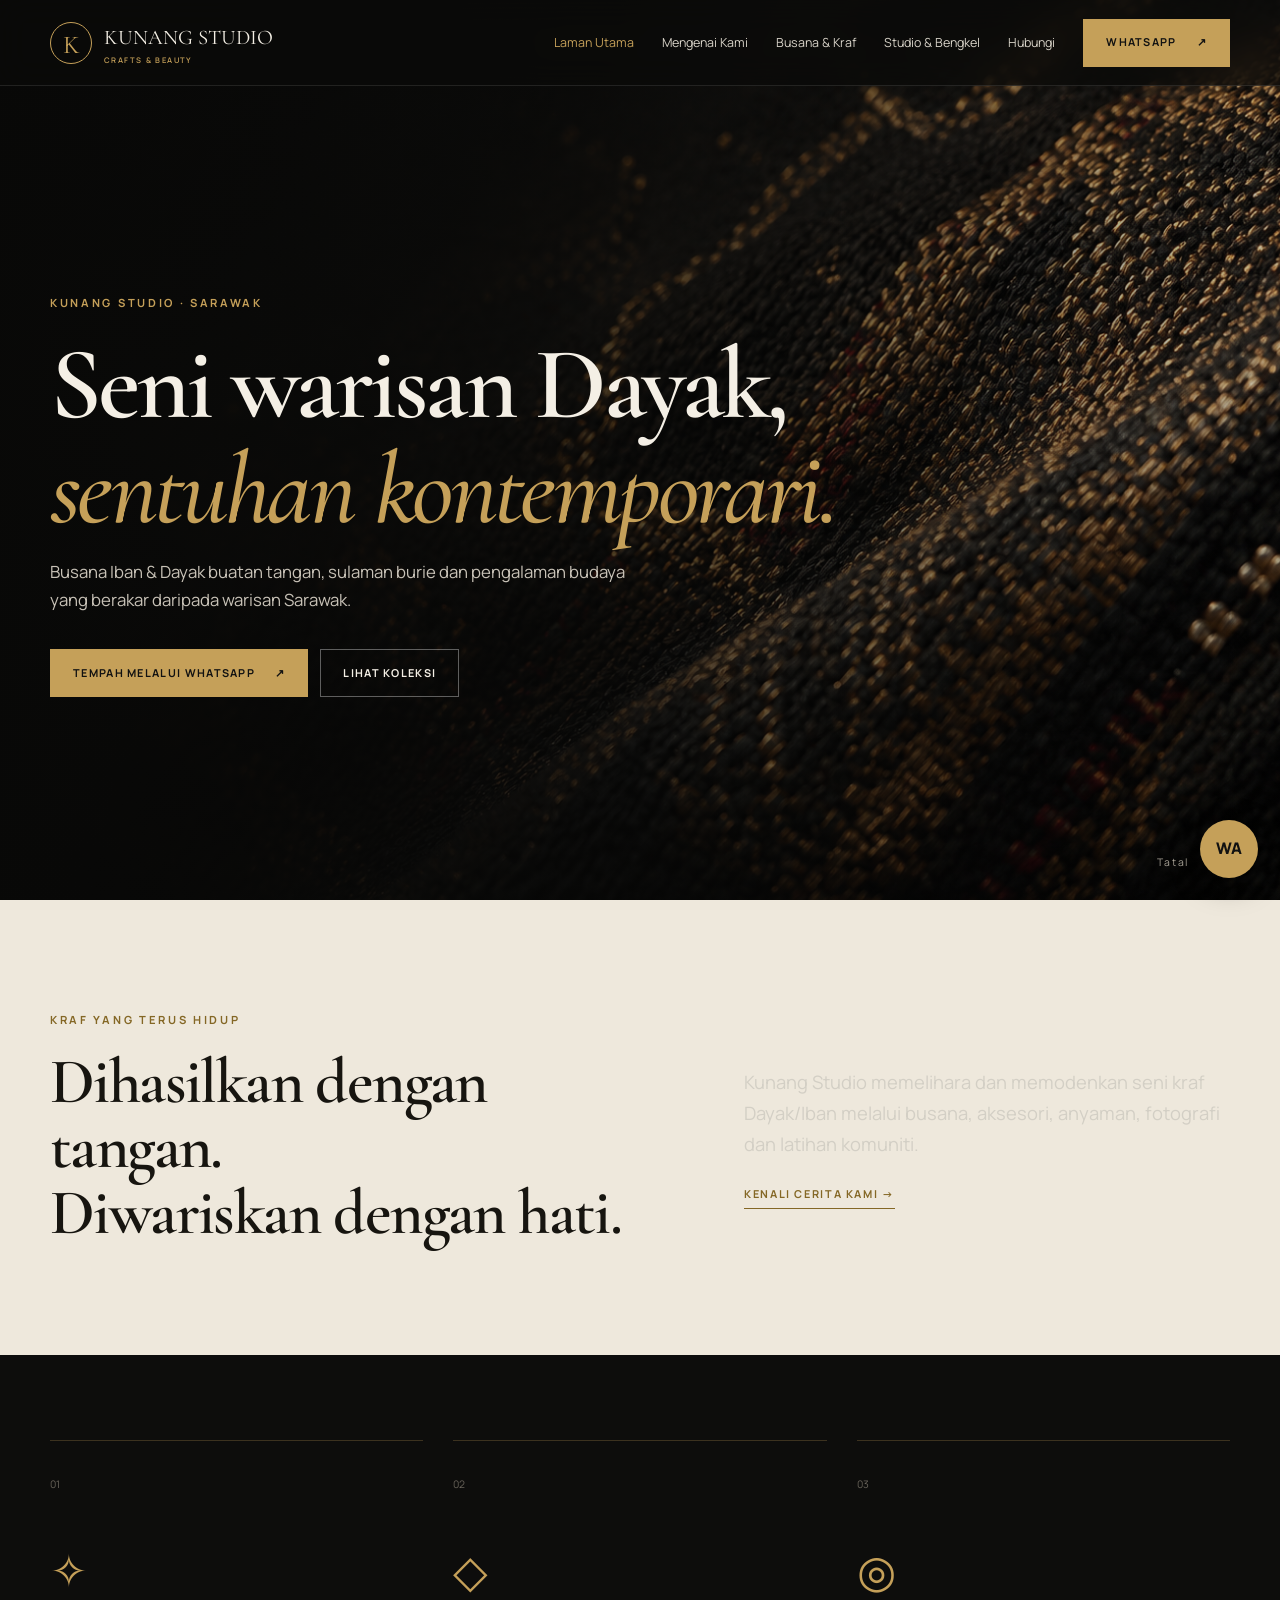
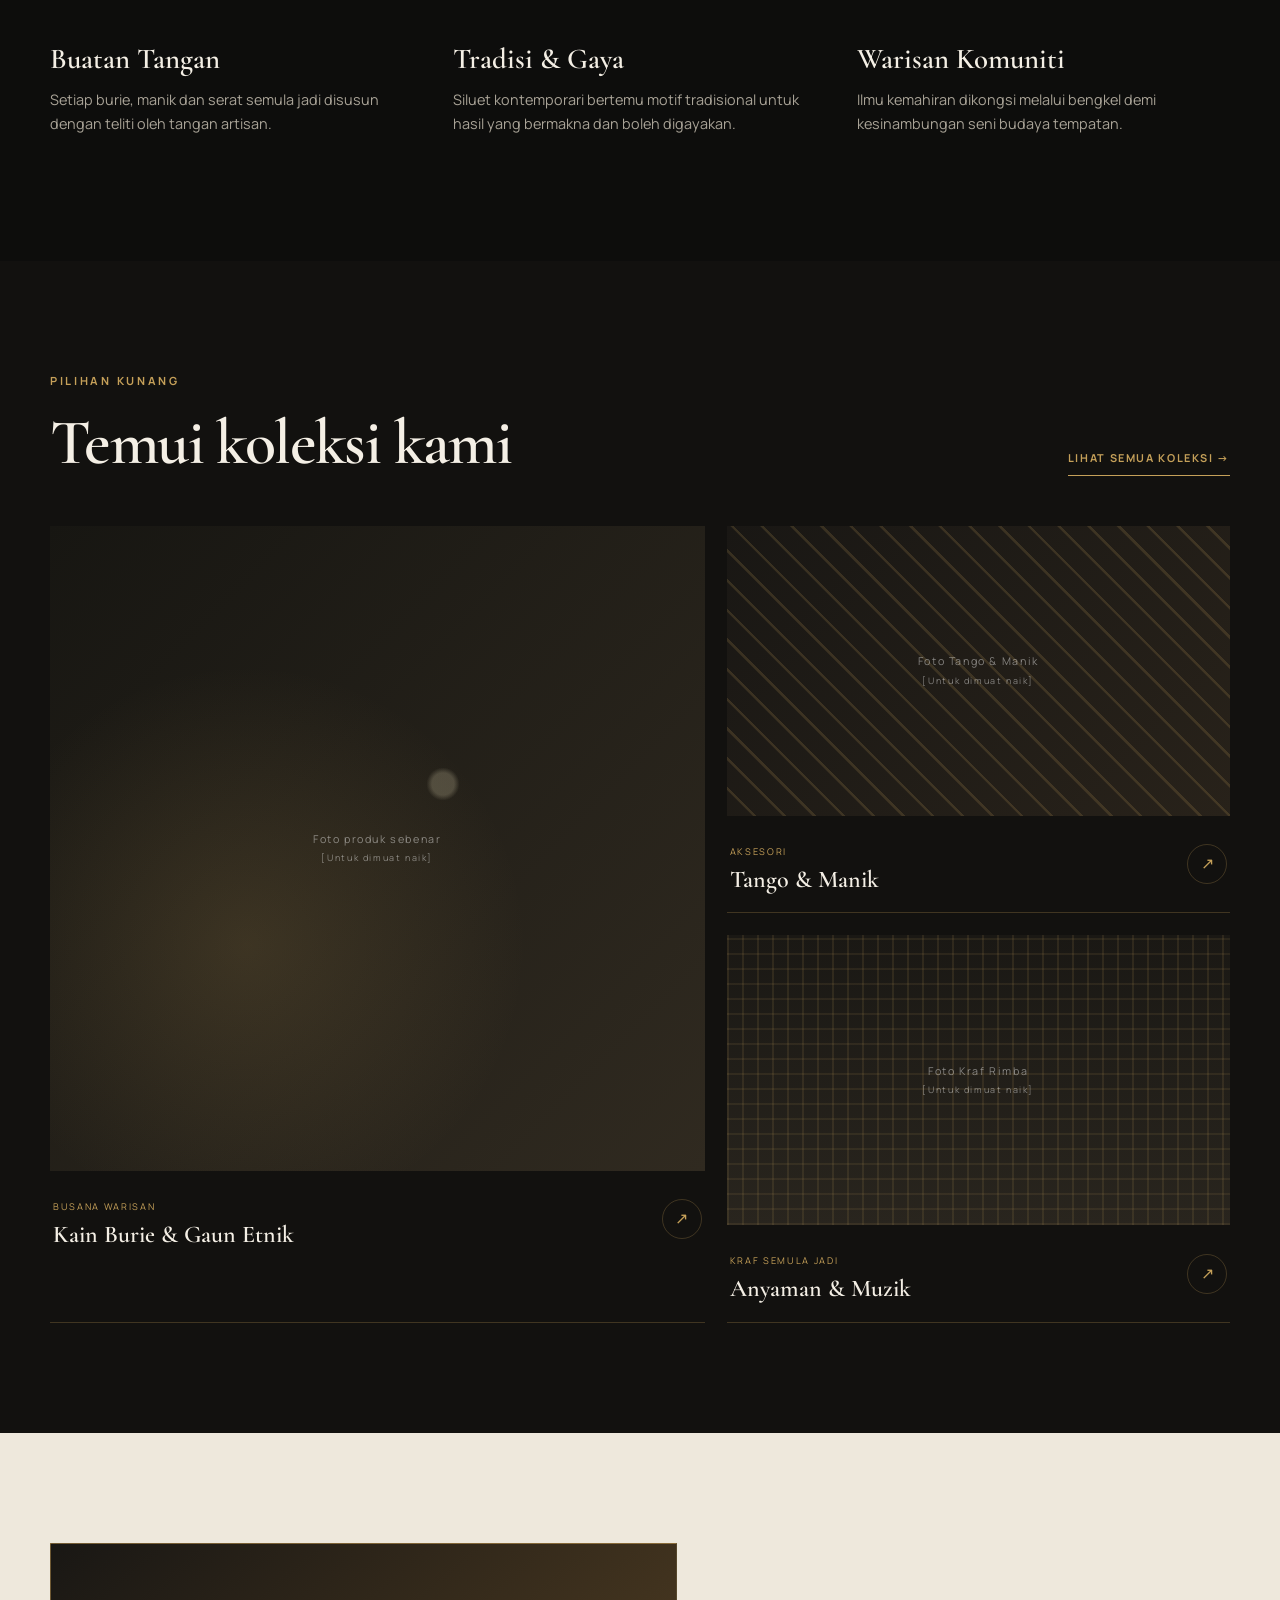
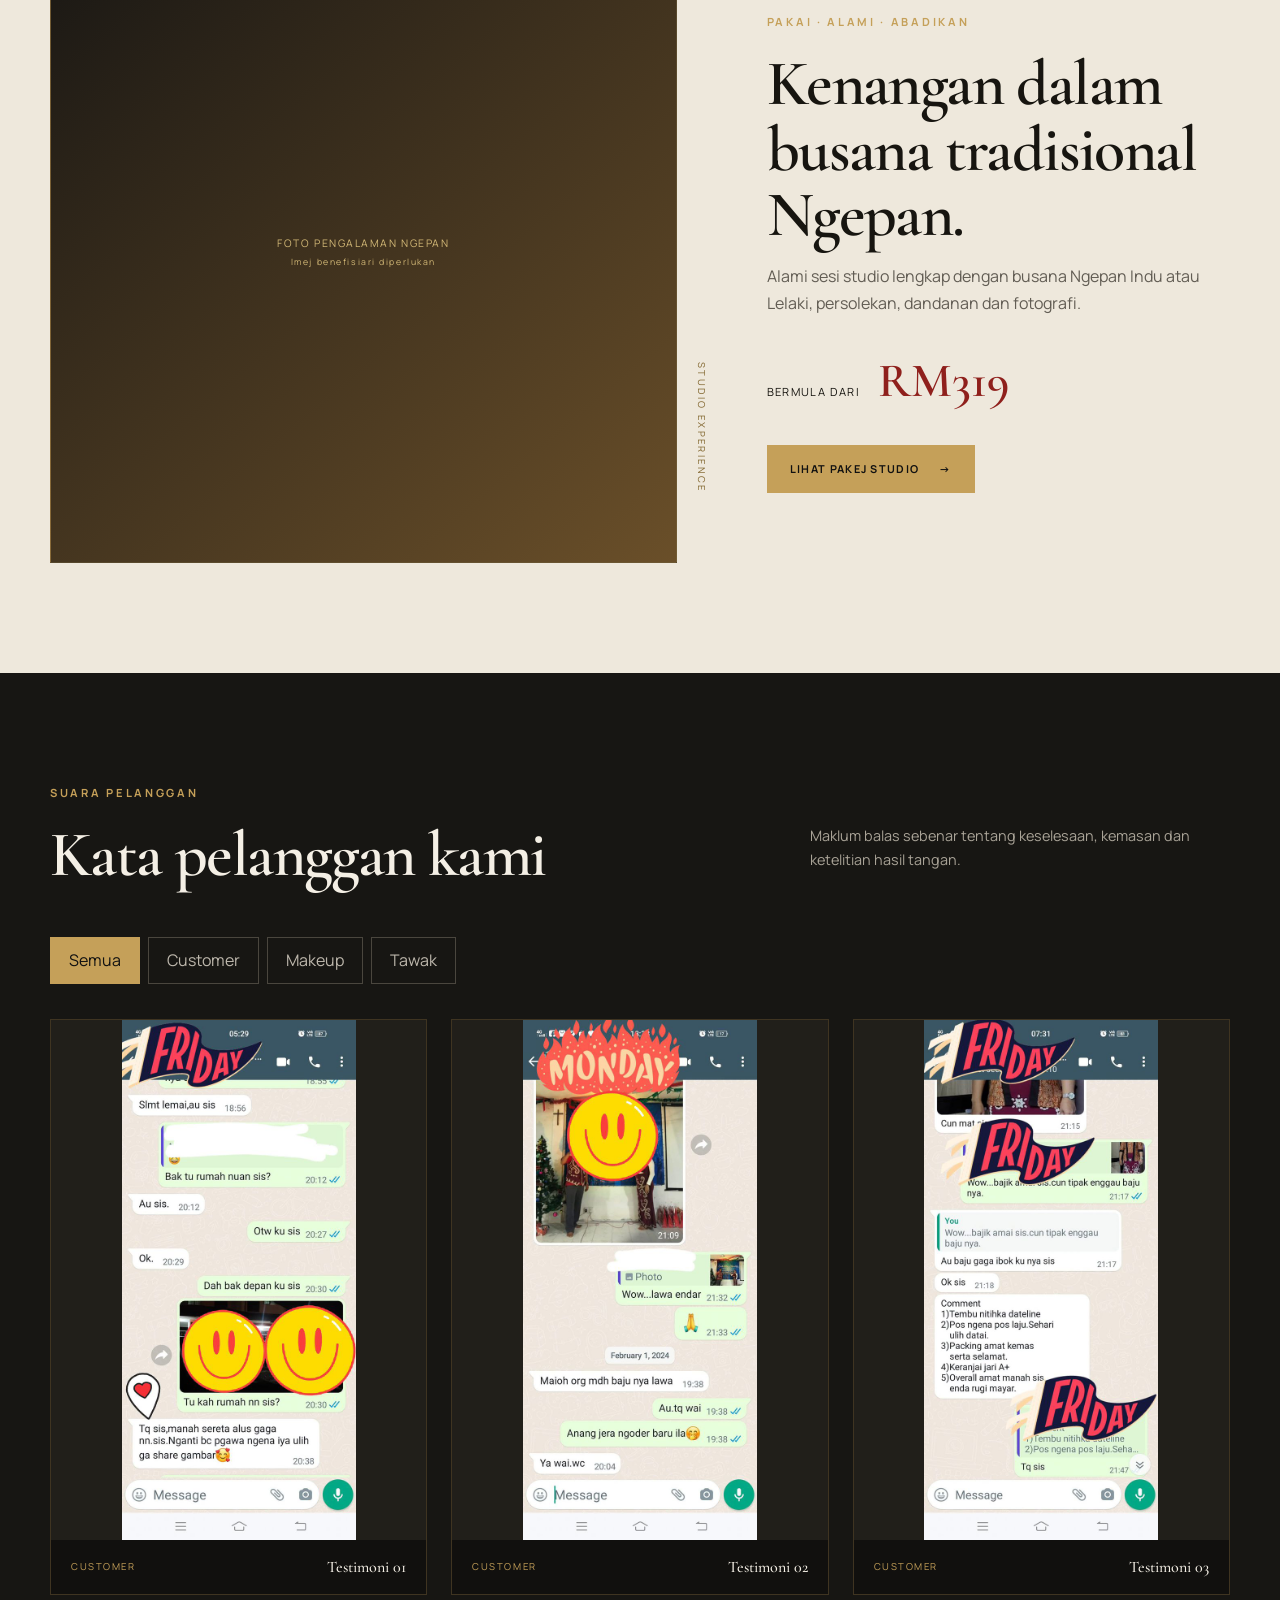
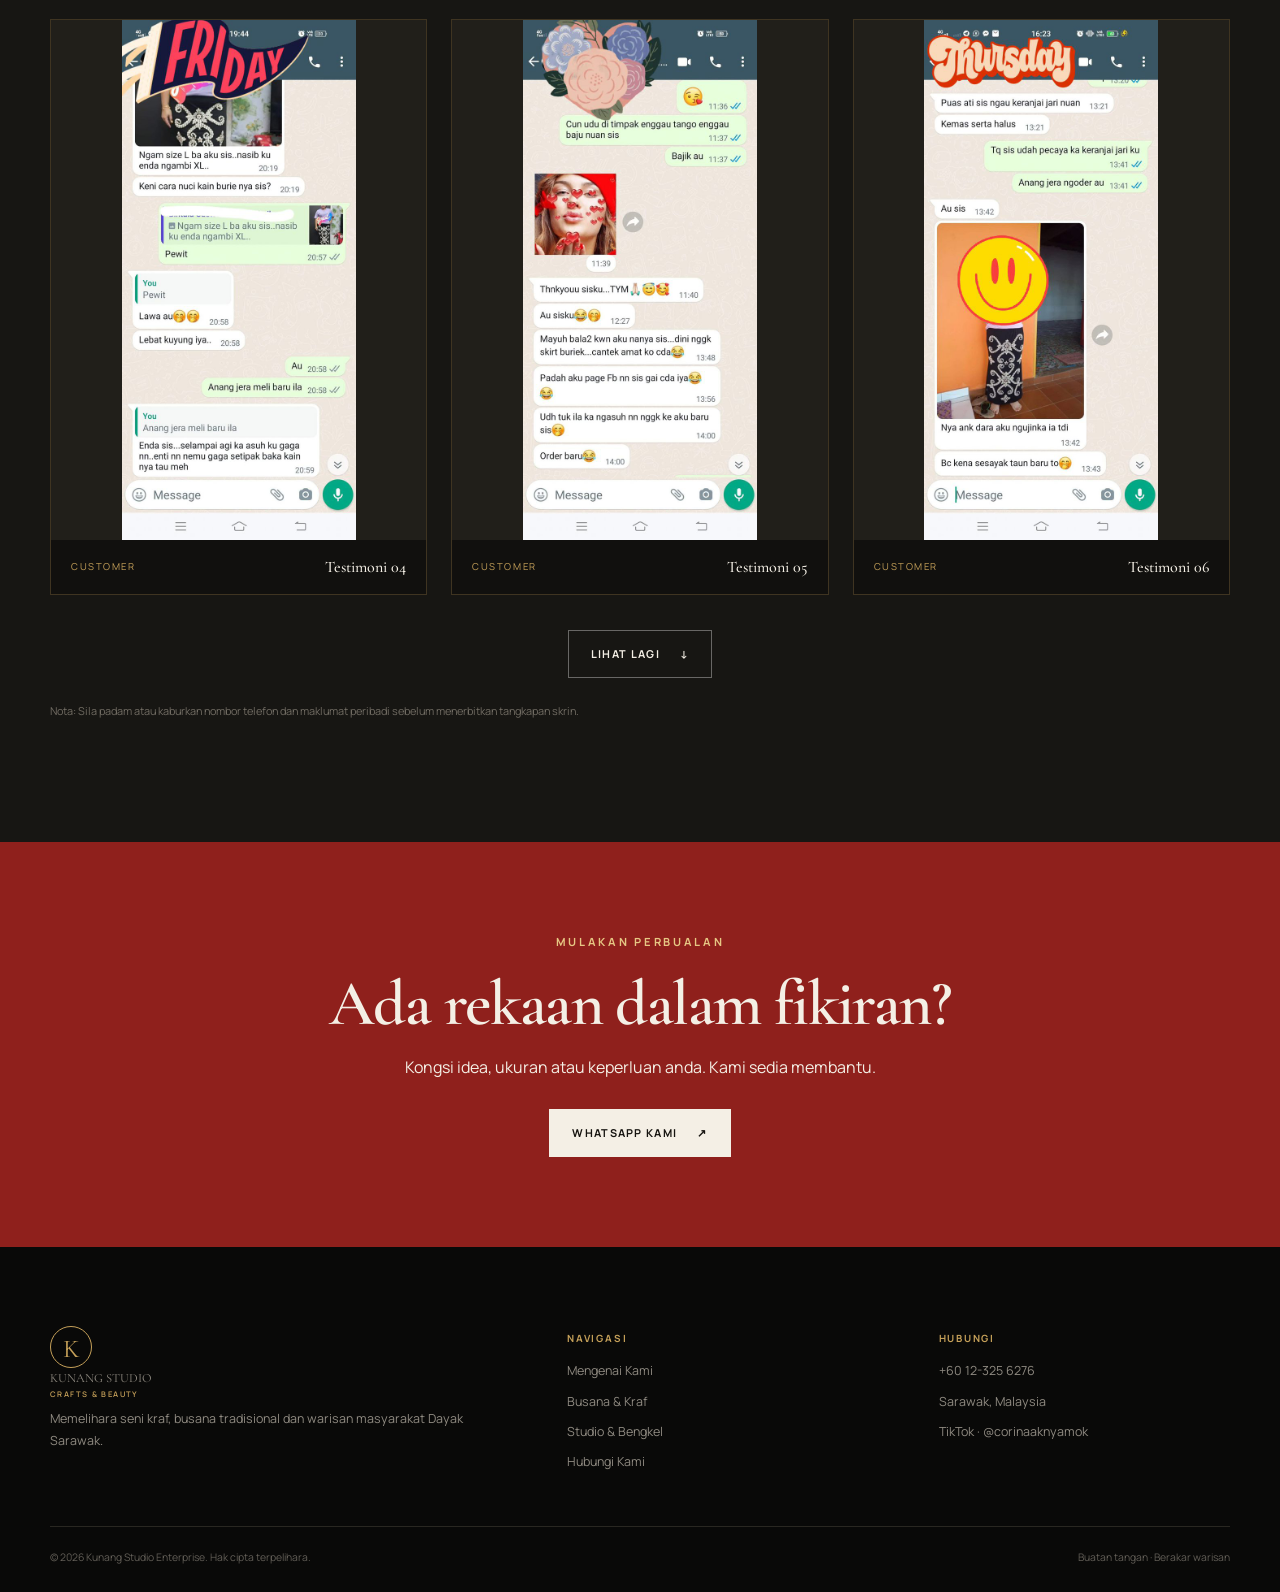
==== index.html @ dd069fad "Build Kunang Studio business website" ====
<!doctype html>
<html lang="ms">
<head>
  <meta charset="UTF-8"><meta name="viewport" content="width=device-width, initial-scale=1.0">
  <meta name="description" content="Kunang Studio Enterprise — busana, kraf dan pengalaman budaya Dayak dari Sarawak.">
  <title>Kunang Studio Enterprise | Warisan Dayak Kontemporari</title>
  <link rel="preconnect" href="https://fonts.googleapis.com"><link rel="preconnect" href="https://fonts.gstatic.com" crossorigin>
  <link href="https://fonts.googleapis.com/css2?family=Cormorant+Garamond:wght@500;600;700&family=Manrope:wght@400;500;600;700&display=swap" rel="stylesheet">
  <link rel="stylesheet" href="assets/css/styles.css"><script src="assets/js/main.js" defer></script>
</head>
<body data-page="home">
  <div id="site-header"></div>
  <main>
    <section class="hero hero-home">
      <div class="container hero-content reveal">
        <p class="eyebrow">KUNANG STUDIO · SARAWAK</p>
        <h1>Seni warisan Dayak,<br><em>sentuhan kontemporari.</em></h1>
        <p class="hero-copy">Busana Iban & Dayak buatan tangan, sulaman burie dan pengalaman budaya yang berakar daripada warisan Sarawak.</p>
        <div class="actions"><a class="btn btn-primary" data-wa="Salam Kunang Studio, saya berminat untuk membuat tempahan." href="#">Tempah melalui WhatsApp <span>↗</span></a><a class="btn btn-ghost" href="crafts.html">Lihat koleksi</a></div>
      </div>
      <a class="scroll-cue" href="#intro" aria-label="Teruskan ke kandungan">Tatal <span>↓</span></a>
    </section>

    <section class="section intro" id="intro"><div class="container split reveal">
      <div><p class="eyebrow">KRAF YANG TERUS HIDUP</p><h2>Dihasilkan dengan tangan.<br>Diwariskan dengan hati.</h2></div>
      <div><p class="lead">Kunang Studio memelihara dan memodenkan seni kraf Dayak/Iban melalui busana, aksesori, anyaman, fotografi dan latihan komuniti.</p><a class="text-link" href="about.html">Kenali cerita kami <span>→</span></a></div>
    </div></section>

    <section class="section pillars"><div class="container grid-3">
      <article class="pillar reveal"><span class="number">01</span><div class="line-icon">✧</div><h3>Buatan Tangan</h3><p>Setiap burie, manik dan serat semula jadi disusun dengan teliti oleh tangan artisan.</p></article>
      <article class="pillar reveal"><span class="number">02</span><div class="line-icon">◇</div><h3>Tradisi & Gaya</h3><p>Siluet kontemporari bertemu motif tradisional untuk hasil yang bermakna dan boleh digayakan.</p></article>
      <article class="pillar reveal"><span class="number">03</span><div class="line-icon">◎</div><h3>Warisan Komuniti</h3><p>Ilmu kemahiran dikongsi melalui bengkel demi kesinambungan seni budaya tempatan.</p></article>
    </div></section>

    <section class="section collections"><div class="container">
      <div class="section-heading reveal"><div><p class="eyebrow">PILIHAN KUNANG</p><h2>Temui koleksi kami</h2></div><a class="text-link" href="crafts.html">Lihat semua koleksi <span>→</span></a></div>
      <div class="editorial-grid">
        <a href="crafts.html" class="collection-card large reveal"><div class="art art-shell"><span>Foto produk sebenar<br><small>[Untuk dimuat naik]</small></span></div><div class="card-caption"><div><small>BUSANA WARISAN</small><h3>Kain Burie & Gaun Etnik</h3></div><span class="circle-arrow">↗</span></div></a>
        <a href="crafts.html" class="collection-card reveal"><div class="art art-bead"><span>Foto Tango & Manik<br><small>[Untuk dimuat naik]</small></span></div><div class="card-caption"><div><small>AKSESORI</small><h3>Tango & Manik</h3></div><span class="circle-arrow">↗</span></div></a>
        <a href="crafts.html" class="collection-card reveal"><div class="art art-weave"><span>Foto Kraf Rimba<br><small>[Untuk dimuat naik]</small></span></div><div class="card-caption"><div><small>KRAF SEMULA JADI</small><h3>Anyaman & Muzik</h3></div><span class="circle-arrow">↗</span></div></a>
      </div>
    </div></section>

    <section class="section experience"><div class="container experience-grid">
      <div class="experience-image reveal"><div class="photo-placeholder"><span>FOTO PENGALAMAN NGEPAN<br><small>Imej benefisiari diperlukan</small></span></div><span class="vertical-label">STUDIO EXPERIENCE</span></div>
      <div class="experience-copy reveal"><p class="eyebrow">PAKAI · ALAMI · ABADIKAN</p><h2>Kenangan dalam busana tradisional Ngepan.</h2><p>Alami sesi studio lengkap dengan busana Ngepan Indu atau Lelaki, persolekan, dandanan dan fotografi.</p><div class="price-note"><span>Bermula dari</span><strong>RM319</strong></div><a class="btn btn-primary" href="services.html">Lihat pakej studio <span>→</span></a></div>
    </div></section>

    <!-- CUSTOMER REVIEWS: Gallery content is configured in assets/js/main.js. -->
    <section class="section reviews"><div class="container">
      <div class="section-heading reveal"><div><p class="eyebrow">SUARA PELANGGAN</p><h2>Kata pelanggan kami</h2></div><p class="review-intro">Maklum balas sebenar tentang keselesaan, kemasan dan ketelitian hasil tangan.</p></div>
      <div class="review-filters reveal" role="group" aria-label="Tapis kategori testimoni"><button class="review-filter active" data-review-filter="all">Semua</button><button class="review-filter" data-review-filter="customer">Customer</button><button class="review-filter" data-review-filter="makeup">Makeup</button><button class="review-filter" data-review-filter="tawak">Tawak</button></div>
      <div class="review-grid" id="review-grid" aria-live="polite"></div>
      <div class="review-more-wrap"><button class="btn btn-ghost" id="review-more" type="button">Lihat lagi <span>↓</span></button></div>
      <noscript><p class="review-privacy">Aktifkan JavaScript untuk melihat galeri testimoni.</p></noscript>
      <p class="review-privacy reveal">Nota: Sila padam atau kaburkan nombor telefon dan maklumat peribadi sebelum menerbitkan tangkapan skrin.</p>
    </div></section>
    <section class="cta-band"><div class="container reveal"><p class="eyebrow">MULAKAN PERBUALAN</p><h2>Ada rekaan dalam fikiran?</h2><p>Kongsi idea, ukuran atau keperluan anda. Kami sedia membantu.</p><a class="btn btn-light" data-wa="Salam Kunang Studio, saya ingin berbincang tentang tempahan khas." href="#">WhatsApp kami <span>↗</span></a></div></section>
  </main>
  <div id="site-footer"></div>
</body></html>
---- assets/css/styles.css ----
:root{--ink:#0d0d0c;--ink-2:#171613;--ivory:#f4efe5;--paper:#eee8dc;--gold:#c5a059;--red:#8f201c;--muted:#a9a397;--line:rgba(197,160,89,.25);--serif:"Cormorant Garamond",Georgia,serif;--sans:"Manrope",Arial,sans-serif}
*{box-sizing:border-box}html{scroll-behavior:smooth}body{margin:0;background:var(--ink);color:var(--ivory);font:400 16px/1.7 var(--sans);overflow-x:hidden}body.menu-open{overflow:hidden}a{color:inherit;text-decoration:none}button,input,select,textarea{font:inherit}.container{width:min(1180px,calc(100% - 48px));margin:auto}.narrow{width:min(850px,100%);margin:auto}.section{padding:110px 0}.eyebrow{color:var(--gold);font-size:.7rem;font-weight:700;letter-spacing:.24em;margin:0 0 20px}.lead{font-size:1.15rem;color:#d3cfc5}h1,h2,h3{font-family:var(--serif);line-height:1.02;margin:0;font-weight:600}h1{font-size:clamp(3.5rem,8vw,7.8rem);letter-spacing:-.035em}h2{font-size:clamp(2.5rem,5vw,4.6rem);letter-spacing:-.025em}h3{font-size:1.8rem}em{color:var(--gold);font-weight:500}.site-header{position:fixed;z-index:50;top:0;width:100%;height:86px;border-bottom:1px solid rgba(255,255,255,.1);background:rgba(10,10,9,.7);backdrop-filter:blur(16px)}.nav{height:100%;display:flex;align-items:center;justify-content:space-between}.brand{display:flex;align-items:center;gap:12px;font-family:var(--serif);font-size:1.3rem}.brand-mark{width:42px;height:42px;border:1px solid var(--gold);border-radius:50%;display:grid;place-items:center;color:var(--gold);font-size:1.6rem}.brand small{display:block;font:600 .48rem var(--sans);letter-spacing:.18em;color:var(--gold)}.nav-links{display:flex;gap:28px;align-items:center}.nav-links>a:not(.btn){font-size:.78rem;color:#d8d3c8}.nav-links>a.active{color:var(--gold)}.btn{border:1px solid var(--gold);min-height:48px;padding:13px 22px;display:inline-flex;align-items:center;justify-content:center;gap:20px;text-transform:uppercase;letter-spacing:.12em;font-size:.68rem;font-weight:700;cursor:pointer;transition:.25s}.btn-primary{background:var(--gold);color:#111;border-color:var(--gold)}.btn-primary:hover{background:#dfc17e}.btn-ghost{background:transparent;color:var(--ivory);border-color:rgba(255,255,255,.35)}.btn-ghost:hover{border-color:var(--gold);color:var(--gold)}.btn-light{background:var(--ivory);color:#15130f;border-color:var(--ivory)}.menu-toggle{display:none;background:transparent;border:0;color:white;font-size:1.6rem}.hero{min-height:100svh;display:flex;align-items:center;position:relative;background:linear-gradient(90deg,rgba(8,8,7,.94) 0%,rgba(8,8,7,.75) 45%,rgba(8,8,7,.2)),url('../images/hero-texture.png') center/cover}.hero-content{padding-top:90px}.hero-copy{max-width:600px;color:#c8c2b7;font-size:1.05rem}.actions{display:flex;gap:12px;margin-top:34px}.scroll-cue{position:absolute;bottom:28px;right:5vw;font-size:.65rem;letter-spacing:.18em;color:var(--muted)}.scroll-cue span{color:var(--gold);margin-left:14px}.split{display:grid;grid-template-columns:1.1fr .9fr;gap:100px;align-items:center}.intro{background:var(--paper);color:#171510}.intro .eyebrow,.intro .text-link{color:#846725}.text-link{color:var(--gold);text-transform:uppercase;font-size:.68rem;letter-spacing:.15em;font-weight:700;border-bottom:1px solid currentColor;padding-bottom:7px}.pillars{padding-top:85px}.grid-3{display:grid;grid-template-columns:repeat(3,1fr);gap:30px}.pillar{border-top:1px solid var(--line);padding-top:28px;position:relative}.pillar .number{color:#69645b;font-size:.65rem}.line-icon{font-size:2.8rem;color:var(--gold);margin:36px 0}.pillar p{color:var(--muted);font-size:.9rem}.section-heading{display:flex;align-items:end;justify-content:space-between;margin-bottom:50px}.collections{background:#12110f}.editorial-grid{display:grid;grid-template-columns:1.3fr 1fr;grid-template-rows:repeat(2,1fr);gap:22px}.collection-card{border-bottom:1px solid var(--line)}.collection-card.large{grid-row:1/3}.art{min-height:290px;background-color:#211e18;display:grid;place-items:center;text-align:center;color:rgba(255,255,255,.45);font-size:.67rem;letter-spacing:.15em;background-size:cover}.large .art{min-height:645px}.art-shell{background-image:radial-gradient(circle at 60% 40%,rgba(224,214,177,.24) 0 2%,transparent 3%),radial-gradient(circle at 30% 65%,rgba(197,160,89,.16),transparent 45%),linear-gradient(135deg,#171612,#302a20)}.art-bead{background-image:repeating-linear-gradient(45deg,transparent 0 18px,rgba(197,160,89,.18) 19px 21px),linear-gradient(135deg,#191714,#28221a)}.art-weave{background-image:repeating-linear-gradient(90deg,rgba(197,160,89,.12) 0 2px,transparent 2px 15px),repeating-linear-gradient(0deg,rgba(197,160,89,.1) 0 2px,transparent 2px 15px),linear-gradient(#1a1814,#29251e)}.art-red{background-image:radial-gradient(circle at center,rgba(143,32,28,.7),transparent 55%),linear-gradient(135deg,#171311,#291815)}.art-dress{background-image:linear-gradient(115deg,transparent 30%,rgba(197,160,89,.28) 31%,transparent 32%),linear-gradient(135deg,#171612,#29251e)}.card-caption{padding:20px 3px;display:flex;justify-content:space-between;align-items:center}.card-caption small,.product-card>small{color:var(--gold);font-size:.58rem;letter-spacing:.18em}.card-caption h3{font-size:1.5rem;margin-top:5px}.circle-arrow{border:1px solid var(--line);border-radius:50%;width:40px;height:40px;display:grid;place-items:center;color:var(--gold)}.experience{background:var(--paper);color:#171510}.experience-grid{display:grid;grid-template-columns:1.15fr .85fr;gap:90px;align-items:center}.experience-image{position:relative}.photo-placeholder,.workshop-art{min-height:620px;background:linear-gradient(140deg,#191714,#6a4f29);display:grid;place-items:center;text-align:center;color:#d3b977;font-size:.65rem;letter-spacing:.15em;border:1px solid rgba(197,160,89,.35)}.portrait{min-height:680px}.vertical-label{position:absolute;right:-32px;bottom:70px;writing-mode:vertical-rl;color:#80652d;font-size:.6rem;letter-spacing:.25em}.experience-copy p:not(.eyebrow){color:#625d54}.price-note{margin:35px 0;display:flex;align-items:baseline;gap:18px}.price-note span{font-size:.7rem;text-transform:uppercase;letter-spacing:.12em}.price-note strong{font:600 3rem var(--serif);color:var(--red)}.quote{text-align:center;background:#171613}.quote blockquote{font:500 clamp(2rem,4vw,3.8rem)/1.25 var(--serif);margin:15px 0 25px}.quote-by{color:var(--muted);font-size:.75rem}.cta-band{padding:90px 0;text-align:center;background:var(--red)}.cta-band .eyebrow{color:#e6c784}.cta-band p:not(.eyebrow){margin:18px auto 28px}.page-hero{padding:210px 0 110px;min-height:72vh;display:flex;align-items:end;background:linear-gradient(90deg,rgba(8,8,7,.96),rgba(8,8,7,.5)),url('../images/hero-texture.png') center/cover}.page-hero h1{font-size:clamp(3.5rem,7vw,7rem)}.page-hero>div>p:last-child{color:#c7c1b6;max-width:600px}.story-grid{display:grid;grid-template-columns:1fr 1fr;gap:90px;align-items:center}.story-copy p:not(.eyebrow){color:#aaa49a}.dark-section{background:#131210}.grid-2{display:grid;grid-template-columns:1fr 1fr;gap:25px}.outline-card{border:1px solid var(--line);padding:45px}.outline-card>span,.steps span{color:var(--gold);font-size:.65rem;letter-spacing:.2em}.outline-card h3{margin:55px 0 15px;font-size:2.2rem}.outline-card p,.steps p{color:var(--muted)}.filters{display:flex;gap:8px;margin-bottom:45px;flex-wrap:wrap}.filter{color:#bdb7ac;border:1px solid #4a463e;background:transparent;padding:10px 18px;cursor:pointer}.filter.active,.filter:hover{background:var(--gold);border-color:var(--gold);color:#111}.product-grid{display:grid;grid-template-columns:repeat(3,1fr);gap:45px 22px}.product-card{transition:.25s}.product-card.hidden{display:none}.product-card .art{margin-bottom:20px;height:360px}.product-card h3{margin:8px 0 12px}.product-card p{color:var(--muted);font-size:.88rem;min-height:72px}.product-card>a{color:var(--gold);font-size:.7rem;text-transform:uppercase;letter-spacing:.1em}.steps article{border-left:1px solid var(--line);padding:15px 30px}.steps h3{margin:35px 0 10px}.pricing-grid{display:grid;grid-template-columns:repeat(3,1fr);gap:20px}.price-card{border:1px solid var(--line);padding:38px;display:flex;flex-direction:column}.price-card.featured{background:#1a1814;border-color:var(--gold)}.price-card .label{color:var(--gold);font-size:.62rem;letter-spacing:.17em}.price{font:600 3.5rem var(--serif);color:var(--gold);margin:20px 0}.price.small{font-size:2.2rem}.price-card ul{padding-left:18px;color:#b9b3a8;font-size:.86rem;flex:1}.price-card li{margin:10px 0}.workshop{background:var(--paper);color:#171510}.workshop-art{min-height:580px;background:linear-gradient(135deg,#342d20,#8b7444)}.plain-list{padding-left:20px;color:#625d54;margin:25px 0}.contact-section{background:var(--paper);color:#171510}.contact-grid{display:grid;grid-template-columns:.8fr 1.2fr;gap:100px}.contact-list{margin-top:45px}.contact-list>a,.contact-list>div{display:flex;flex-direction:column;border-top:1px solid #cfc5b1;padding:22px 0}.contact-list small{color:#856824;letter-spacing:.15em;font-size:.6rem}.contact-list strong{font-family:var(--serif);font-size:1.25rem}.contact-list span{font-size:.75rem;color:#766f64}.contact-form{background:#171613;color:var(--ivory);padding:45px}.contact-form h3{font-size:2.4rem;margin-bottom:30px}.contact-form label{display:block;font-size:.68rem;letter-spacing:.08em;margin-bottom:18px}.contact-form input,.contact-form select,.contact-form textarea{display:block;width:100%;background:transparent;color:var(--ivory);border:0;border-bottom:1px solid #5b554b;padding:11px 0;outline:none}.contact-form select option{color:#111}.contact-form textarea{resize:vertical}.contact-form input:focus,.contact-form select:focus,.contact-form textarea:focus{border-color:var(--gold)}.error{display:block;color:#ef8a82;font-size:.65rem;letter-spacing:0;margin-top:3px}.form-note{color:#777066;font-size:.7rem}.site-footer{background:#090908;padding:70px 0 25px}.footer-grid{display:grid;grid-template-columns:1.5fr 1fr 1fr;gap:80px}.footer-grid h4{color:var(--gold);font-size:.62rem;letter-spacing:.18em}.footer-grid a,.footer-grid p{display:block;color:#8f8a81;font-size:.78rem;margin:9px 0}.footer-bottom{border-top:1px solid #292721;margin-top:45px;padding-top:22px;display:flex;justify-content:space-between;color:#625e57;font-size:.65rem}.floating-wa{position:fixed;right:22px;bottom:22px;z-index:40;width:58px;height:58px;border-radius:50%;display:grid;place-items:center;background:#c5a059;color:#111;font-weight:800;box-shadow:0 8px 30px rgba(0,0,0,.35)}.reveal{opacity:0;transform:translateY(20px);transition:opacity .7s,transform .7s}.reveal.visible{opacity:1;transform:none}
@media(max-width:900px){.nav-links{position:fixed;inset:86px 0 0;background:#0d0d0c;display:flex;flex-direction:column;align-items:stretch;padding:45px 24px;transform:translateX(100%);transition:.3s}.nav-links.open{transform:none}.nav-links>a{padding:12px;border-bottom:1px solid #292721}.menu-toggle{display:block}.split,.experience-grid,.story-grid,.contact-grid{grid-template-columns:1fr;gap:55px}.grid-3,.product-grid,.pricing-grid{grid-template-columns:1fr 1fr}.editorial-grid{display:grid;grid-template-columns:1fr 1fr}.collection-card.large{grid-column:1/3;grid-row:auto}.large .art{min-height:500px}.section{padding:80px 0}.footer-grid{grid-template-columns:1fr 1fr}.contact-grid{gap:45px}}
@media(max-width:620px){.container{width:min(100% - 30px,1180px)}.site-header{height:74px}.nav-links{inset:74px 0 0}.brand{font-size:1.05rem}.brand-mark{width:36px;height:36px}.nav>.btn{display:none}.hero-content{padding-top:70px}.hero h1{font-size:3.6rem}.actions{flex-direction:column;align-items:stretch}.grid-3,.grid-2,.product-grid,.pricing-grid,.editorial-grid,.footer-grid{grid-template-columns:1fr}.collection-card.large{grid-column:auto}.large .art,.art{min-height:350px}.section-heading{align-items:start;flex-direction:column;gap:25px}.experience-image{margin-right:20px}.section{padding:68px 0}.page-hero{padding:155px 0 80px;min-height:62vh}.page-hero h1{font-size:3.5rem}.outline-card,.contact-form{padding:28px}.footer-bottom{flex-direction:column;gap:8px}.floating-wa{bottom:15px;right:15px}.scroll-cue{display:none}}
@media(prefers-reduced-motion:reduce){*{scroll-behavior:auto!important}.reveal{opacity:1;transform:none;transition:none}}

/* Customer review screenshot gallery */
.reviews{background:#171613}.review-intro{max-width:420px;color:var(--muted);font-size:.9rem}.review-filters{display:flex;gap:8px;flex-wrap:wrap;margin-bottom:35px}.review-filter{padding:9px 18px;border:1px solid #4a463e;background:transparent;color:#bdb7ac;cursor:pointer}.review-filter.active,.review-filter:hover{background:var(--gold);border-color:var(--gold);color:#111}.review-grid{display:grid;grid-template-columns:repeat(3,1fr);gap:24px}.review-card{margin:0;border:1px solid var(--line);background:#11100e;overflow:hidden}.review-shot{position:relative;height:520px;background:#211f1a}.review-shot img{width:100%;height:100%;object-fit:contain;background:#211f1a}.review-card figcaption{padding:17px 20px;display:flex;align-items:center;justify-content:space-between}.review-card figcaption span{color:var(--gold);font-size:.6rem;letter-spacing:.16em;text-transform:uppercase}.review-card figcaption strong{font:500 1rem var(--serif)}.review-more-wrap{text-align:center;margin-top:35px}.review-more-wrap [hidden]{display:none}.review-privacy{color:#716c63;font-size:.68rem;margin-top:24px}

/* Progressive enhancement: content stays visible if JavaScript cannot run. */
.reveal{opacity:1;transform:none}
.reveal-ready .reveal{opacity:0;transform:translateY(20px);transition:opacity .7s,transform .7s}
.reveal-ready .reveal.visible{opacity:1;transform:none}
@media(prefers-reduced-motion:reduce){.reveal-ready .reveal{opacity:1;transform:none;transition:none}}

@media(max-width:900px){.review-grid{grid-template-columns:1fr 1fr}}
@media(max-width:620px){.review-grid{grid-template-columns:1fr}.review-shot{min-height:340px}}
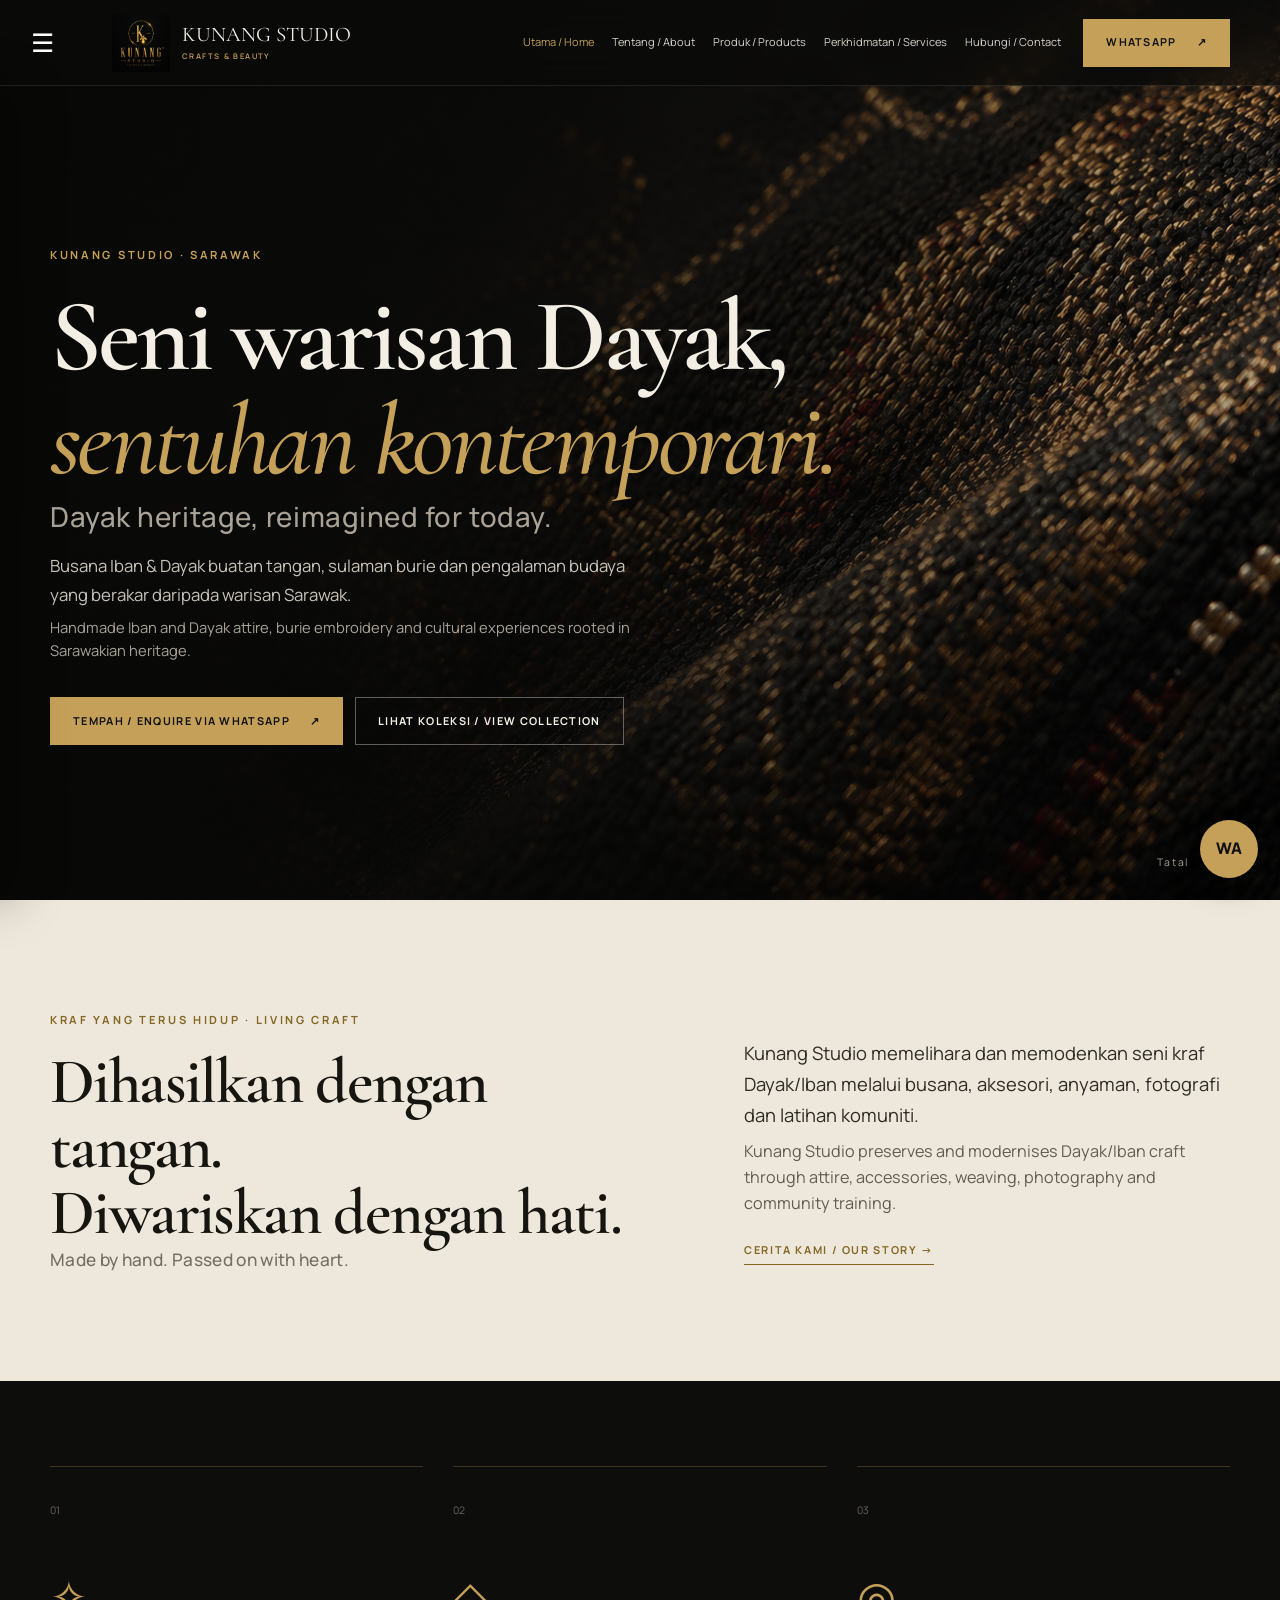
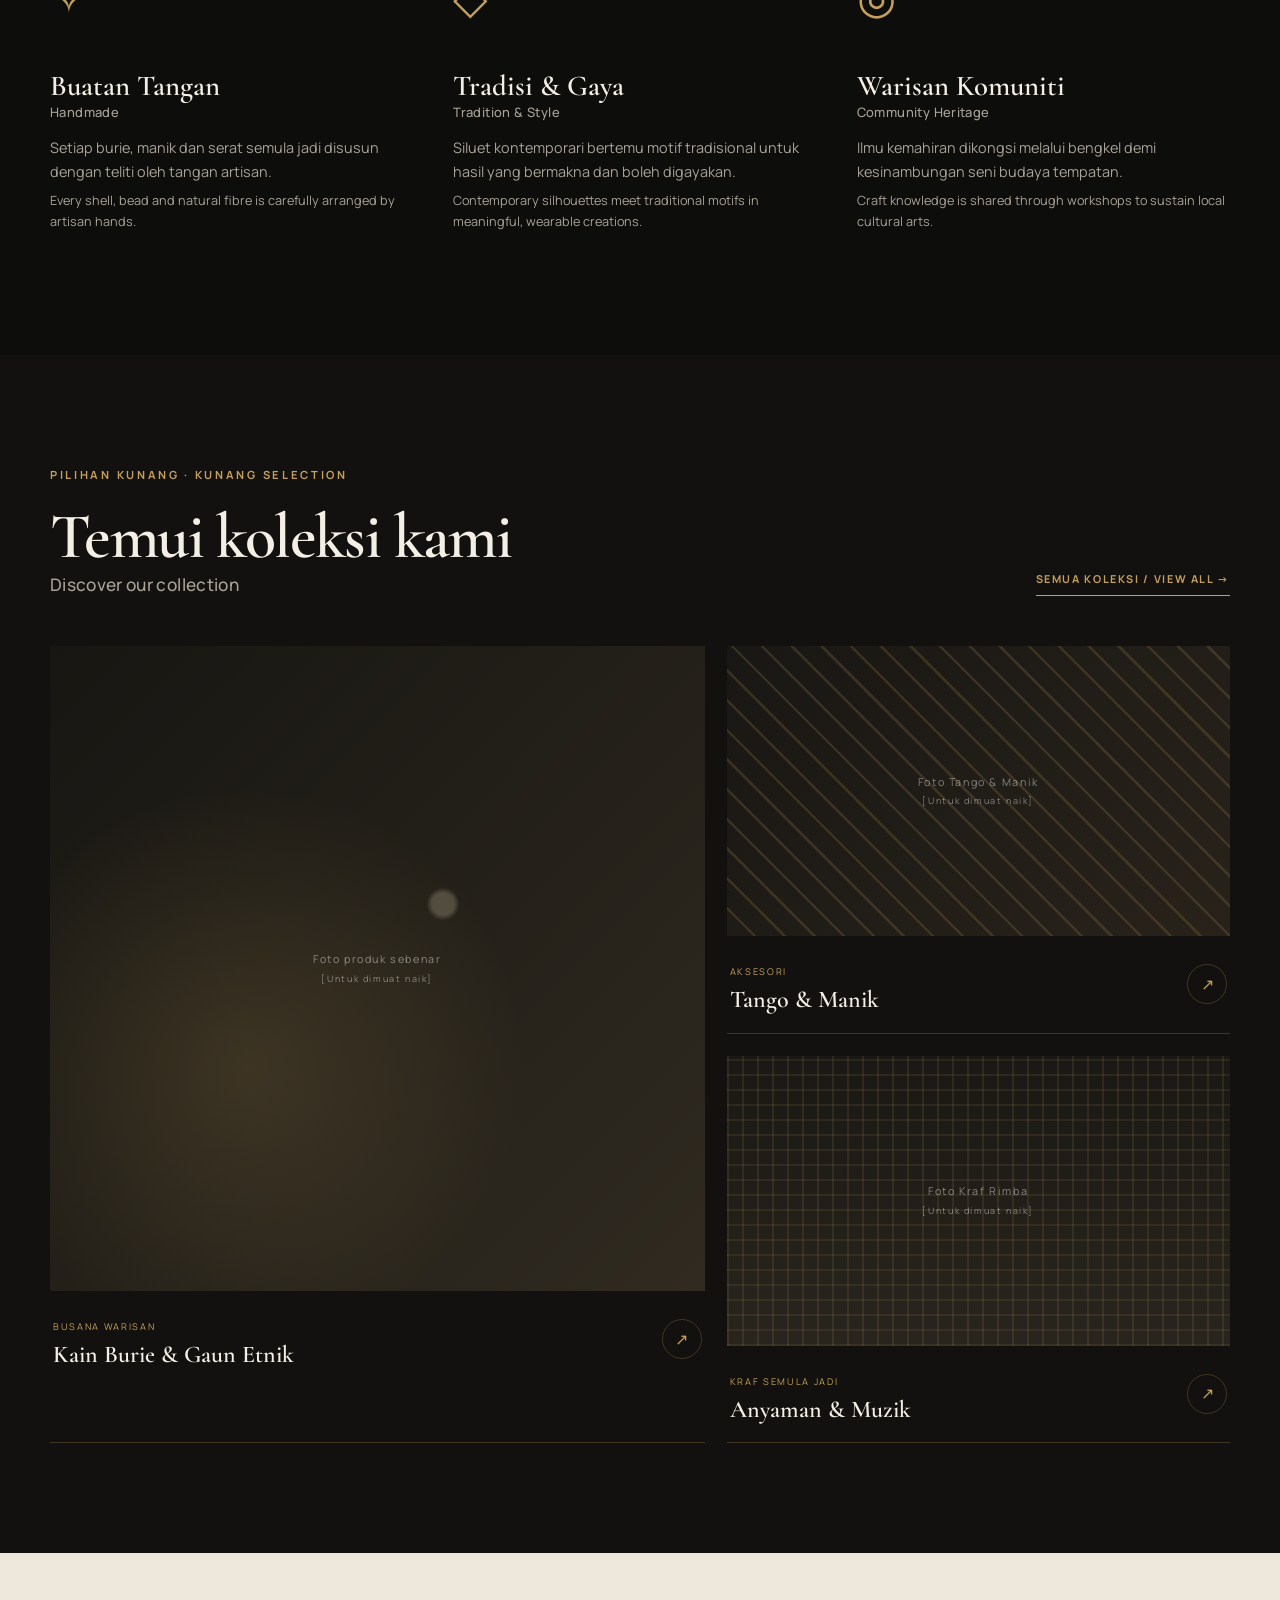
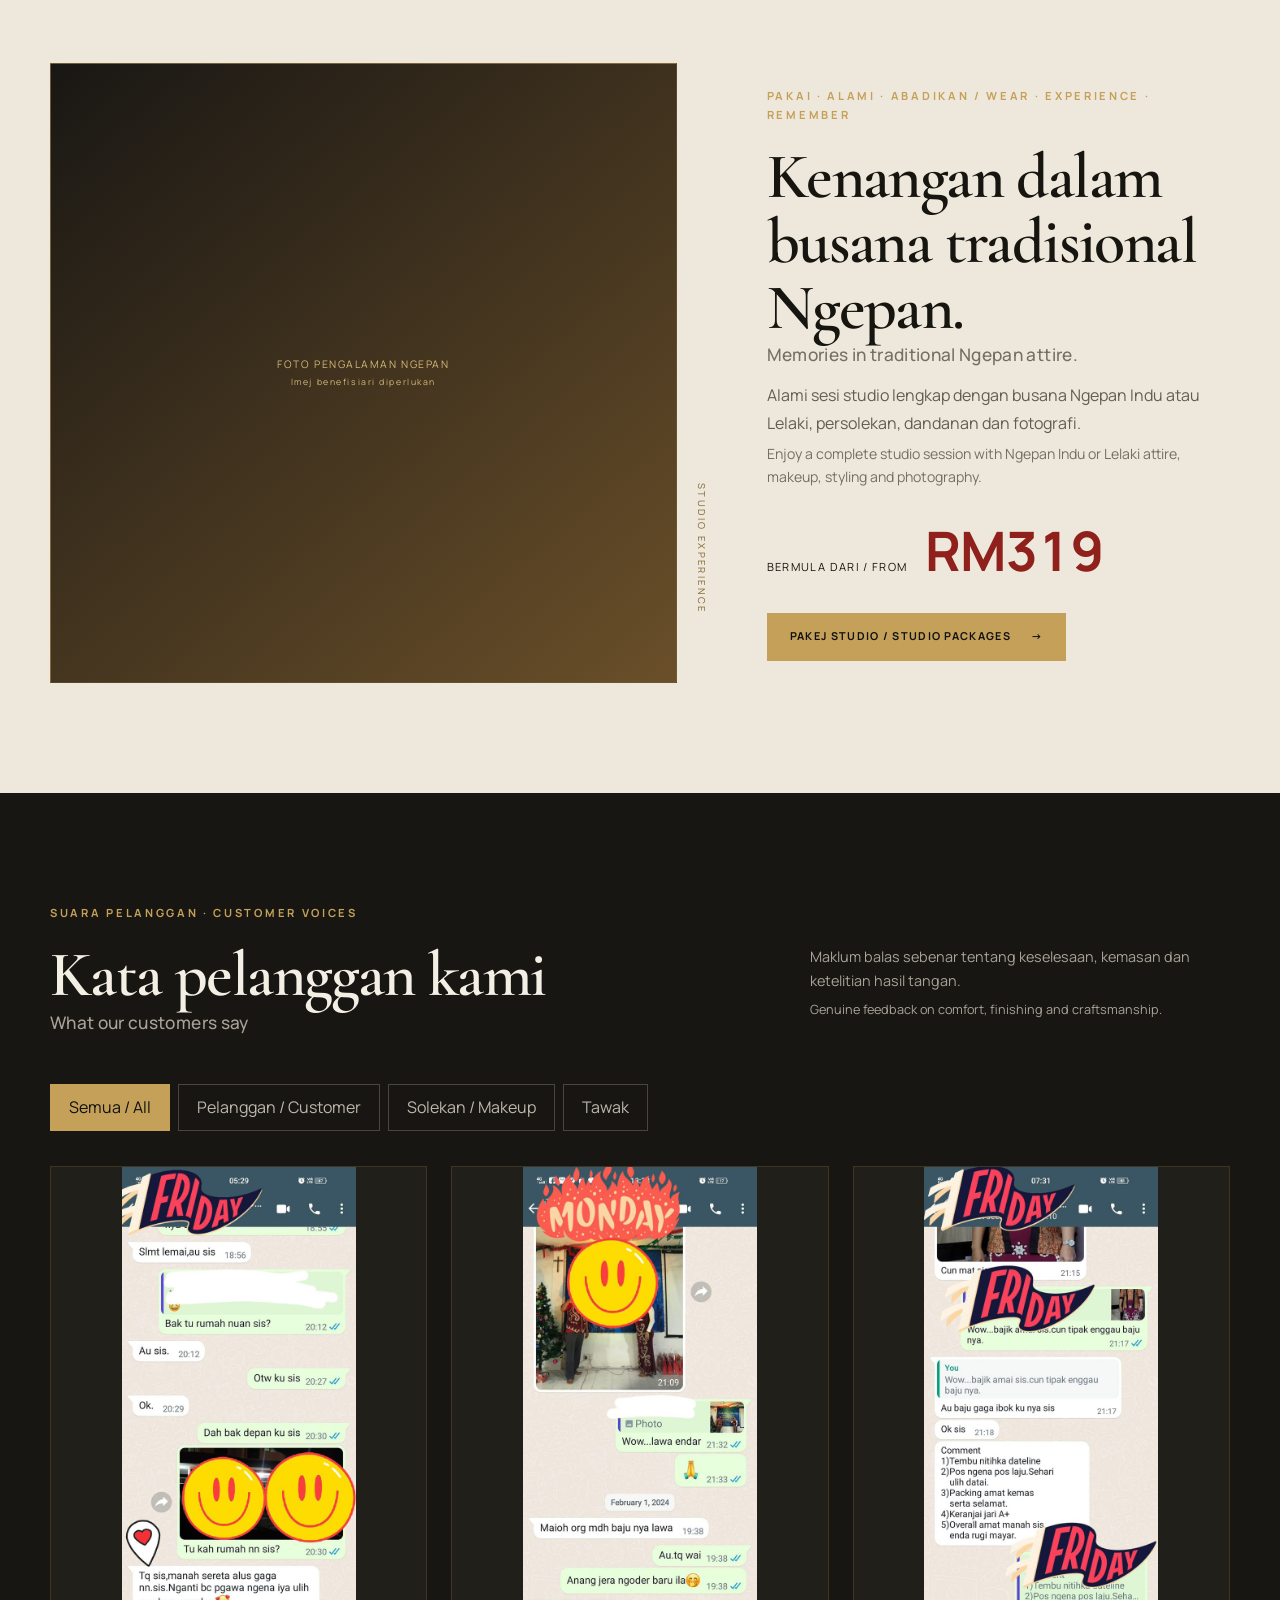
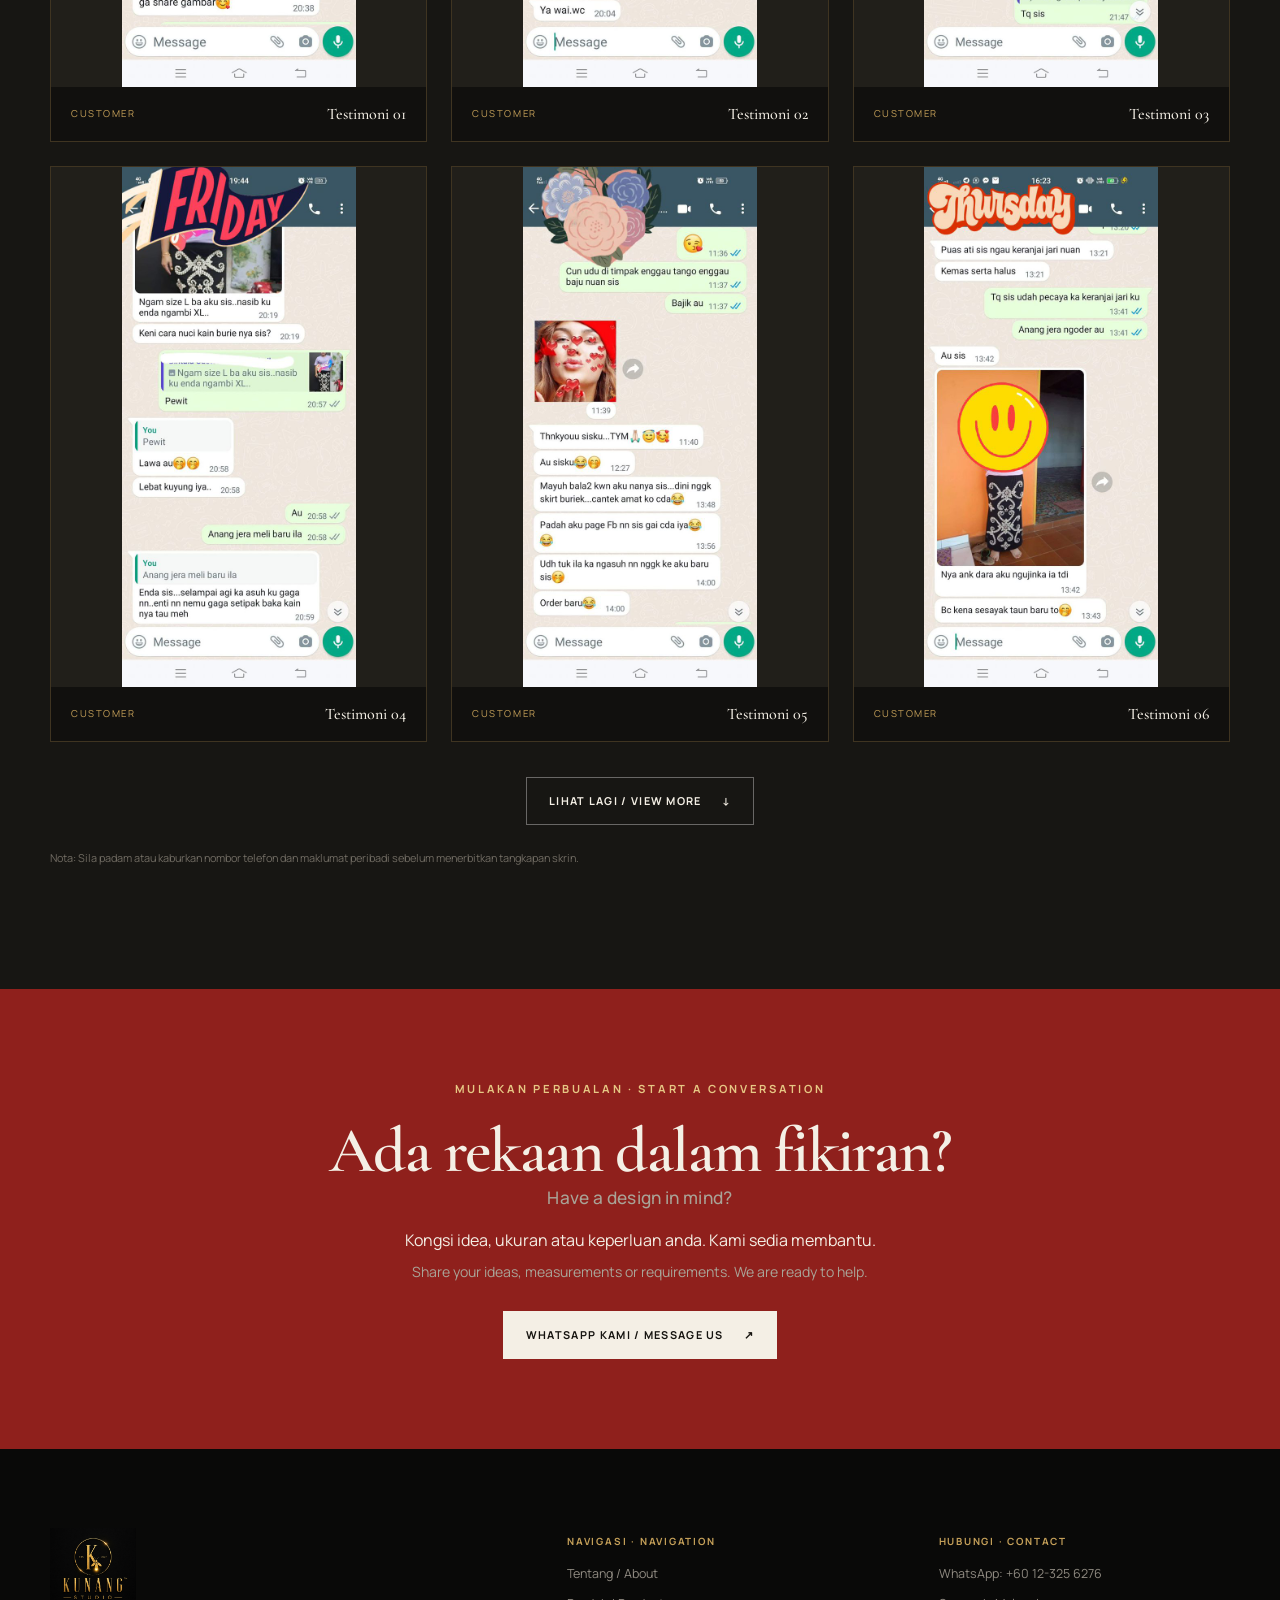
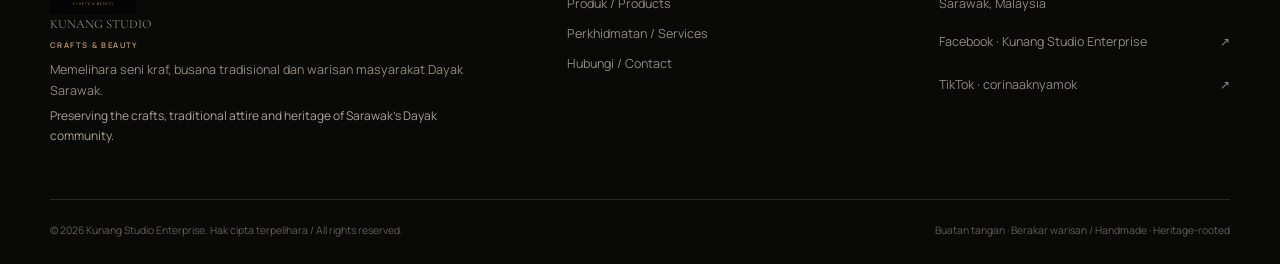
==== commit 5b0f2c4e: "Complete responsive bilingual website and product catalogue" ====
--- a/index.html
+++ b/index.html
@@ -9,53 +9,67 @@
   <link rel="stylesheet" href="assets/css/styles.css"><script src="assets/js/main.js" defer></script>
 </head>
 <body data-page="home">
+  <!-- DEBUG: SHARED HEADER — Generated by createHeader() in assets/js/main.js. -->
   <div id="site-header"></div>
   <main>
+    <!-- DEBUG: HOME HERO START — Main headline and primary actions. -->
     <section class="hero hero-home">
       <div class="container hero-content reveal">
         <p class="eyebrow">KUNANG STUDIO · SARAWAK</p>
-        <h1>Seni warisan Dayak,<br><em>sentuhan kontemporari.</em></h1>
-        <p class="hero-copy">Busana Iban & Dayak buatan tangan, sulaman burie dan pengalaman budaya yang berakar daripada warisan Sarawak.</p>
-        <div class="actions"><a class="btn btn-primary" data-wa="Salam Kunang Studio, saya berminat untuk membuat tempahan." href="#">Tempah melalui WhatsApp <span>↗</span></a><a class="btn btn-ghost" href="crafts.html">Lihat koleksi</a></div>
+        <h1>Seni warisan Dayak,<br><em>sentuhan kontemporari.</em><span class="en-title">Dayak heritage, reimagined for today.</span></h1>
+        <p class="hero-copy">Busana Iban & Dayak buatan tangan, sulaman burie dan pengalaman budaya yang berakar daripada warisan Sarawak.<span class="en">Handmade Iban and Dayak attire, burie embroidery and cultural experiences rooted in Sarawakian heritage.</span></p>
+        <div class="actions"><a class="btn btn-primary" data-wa="Salam Kunang Studio, saya berminat untuk membuat tempahan. / Hello, I would like to make an enquiry." href="#">Tempah / Enquire via WhatsApp <span>↗</span></a><a class="btn btn-ghost" href="crafts.html">Lihat Koleksi / View Collection</a></div>
       </div>
       <a class="scroll-cue" href="#intro" aria-label="Teruskan ke kandungan">Tatal <span>↓</span></a>
     </section>
+    <!-- DEBUG: HOME HERO END -->
 
+    <!-- DEBUG: BRAND INTRODUCTION START — Short business overview. -->
     <section class="section intro" id="intro"><div class="container split reveal">
-      <div><p class="eyebrow">KRAF YANG TERUS HIDUP</p><h2>Dihasilkan dengan tangan.<br>Diwariskan dengan hati.</h2></div>
-      <div><p class="lead">Kunang Studio memelihara dan memodenkan seni kraf Dayak/Iban melalui busana, aksesori, anyaman, fotografi dan latihan komuniti.</p><a class="text-link" href="about.html">Kenali cerita kami <span>→</span></a></div>
+      <div><p class="eyebrow">KRAF YANG TERUS HIDUP · LIVING CRAFT</p><h2>Dihasilkan dengan tangan.<br>Diwariskan dengan hati.<span class="en-title">Made by hand. Passed on with heart.</span></h2></div>
+      <div><p class="lead">Kunang Studio memelihara dan memodenkan seni kraf Dayak/Iban melalui busana, aksesori, anyaman, fotografi dan latihan komuniti.<span class="en">Kunang Studio preserves and modernises Dayak/Iban craft through attire, accessories, weaving, photography and community training.</span></p><a class="text-link" href="about.html">Cerita Kami / Our Story <span>→</span></a></div>
     </div></section>
+    <!-- DEBUG: BRAND INTRODUCTION END -->
 
+    <!-- DEBUG: VALUE PILLARS START — Three key benefits. -->
     <section class="section pillars"><div class="container grid-3">
-      <article class="pillar reveal"><span class="number">01</span><div class="line-icon">✧</div><h3>Buatan Tangan</h3><p>Setiap burie, manik dan serat semula jadi disusun dengan teliti oleh tangan artisan.</p></article>
-      <article class="pillar reveal"><span class="number">02</span><div class="line-icon">◇</div><h3>Tradisi & Gaya</h3><p>Siluet kontemporari bertemu motif tradisional untuk hasil yang bermakna dan boleh digayakan.</p></article>
-      <article class="pillar reveal"><span class="number">03</span><div class="line-icon">◎</div><h3>Warisan Komuniti</h3><p>Ilmu kemahiran dikongsi melalui bengkel demi kesinambungan seni budaya tempatan.</p></article>
+      <article class="pillar reveal"><span class="number">01</span><div class="line-icon">✧</div><h3>Buatan Tangan <span class="en-heading">Handmade</span></h3><p>Setiap burie, manik dan serat semula jadi disusun dengan teliti oleh tangan artisan.<span class="en">Every shell, bead and natural fibre is carefully arranged by artisan hands.</span></p></article>
+      <article class="pillar reveal"><span class="number">02</span><div class="line-icon">◇</div><h3>Tradisi & Gaya <span class="en-heading">Tradition & Style</span></h3><p>Siluet kontemporari bertemu motif tradisional untuk hasil yang bermakna dan boleh digayakan.<span class="en">Contemporary silhouettes meet traditional motifs in meaningful, wearable creations.</span></p></article>
+      <article class="pillar reveal"><span class="number">03</span><div class="line-icon">◎</div><h3>Warisan Komuniti <span class="en-heading">Community Heritage</span></h3><p>Ilmu kemahiran dikongsi melalui bengkel demi kesinambungan seni budaya tempatan.<span class="en">Craft knowledge is shared through workshops to sustain local cultural arts.</span></p></article>
     </div></section>
+    <!-- DEBUG: VALUE PILLARS END -->
 
+    <!-- DEBUG: FEATURED COLLECTIONS START — Product catalogue preview. -->
     <section class="section collections"><div class="container">
-      <div class="section-heading reveal"><div><p class="eyebrow">PILIHAN KUNANG</p><h2>Temui koleksi kami</h2></div><a class="text-link" href="crafts.html">Lihat semua koleksi <span>→</span></a></div>
+      <div class="section-heading reveal"><div><p class="eyebrow">PILIHAN KUNANG · KUNANG SELECTION</p><h2>Temui koleksi kami<span class="en-title">Discover our collection</span></h2></div><a class="text-link" href="crafts.html">Semua Koleksi / View All <span>→</span></a></div>
       <div class="editorial-grid">
         <a href="crafts.html" class="collection-card large reveal"><div class="art art-shell"><span>Foto produk sebenar<br><small>[Untuk dimuat naik]</small></span></div><div class="card-caption"><div><small>BUSANA WARISAN</small><h3>Kain Burie & Gaun Etnik</h3></div><span class="circle-arrow">↗</span></div></a>
         <a href="crafts.html" class="collection-card reveal"><div class="art art-bead"><span>Foto Tango & Manik<br><small>[Untuk dimuat naik]</small></span></div><div class="card-caption"><div><small>AKSESORI</small><h3>Tango & Manik</h3></div><span class="circle-arrow">↗</span></div></a>
         <a href="crafts.html" class="collection-card reveal"><div class="art art-weave"><span>Foto Kraf Rimba<br><small>[Untuk dimuat naik]</small></span></div><div class="card-caption"><div><small>KRAF SEMULA JADI</small><h3>Anyaman & Muzik</h3></div><span class="circle-arrow">↗</span></div></a>
       </div>
     </div></section>
+    <!-- DEBUG: FEATURED COLLECTIONS END -->
 
+    <!-- DEBUG: STUDIO EXPERIENCE START — Ngepan photography promotion. -->
     <section class="section experience"><div class="container experience-grid">
       <div class="experience-image reveal"><div class="photo-placeholder"><span>FOTO PENGALAMAN NGEPAN<br><small>Imej benefisiari diperlukan</small></span></div><span class="vertical-label">STUDIO EXPERIENCE</span></div>
-      <div class="experience-copy reveal"><p class="eyebrow">PAKAI · ALAMI · ABADIKAN</p><h2>Kenangan dalam busana tradisional Ngepan.</h2><p>Alami sesi studio lengkap dengan busana Ngepan Indu atau Lelaki, persolekan, dandanan dan fotografi.</p><div class="price-note"><span>Bermula dari</span><strong>RM319</strong></div><a class="btn btn-primary" href="services.html">Lihat pakej studio <span>→</span></a></div>
+      <div class="experience-copy reveal"><p class="eyebrow">PAKAI · ALAMI · ABADIKAN / WEAR · EXPERIENCE · REMEMBER</p><h2>Kenangan dalam busana tradisional Ngepan.<span class="en-title">Memories in traditional Ngepan attire.</span></h2><p>Alami sesi studio lengkap dengan busana Ngepan Indu atau Lelaki, persolekan, dandanan dan fotografi.<span class="en">Enjoy a complete studio session with Ngepan Indu or Lelaki attire, makeup, styling and photography.</span></p><div class="price-note"><span>Bermula dari / From</span><strong>RM319</strong></div><a class="btn btn-primary" href="services.html">Pakej Studio / Studio Packages <span>→</span></a></div>
     </div></section>
+    <!-- DEBUG: STUDIO EXPERIENCE END -->
 
-    <!-- CUSTOMER REVIEWS: Gallery content is configured in assets/js/main.js. -->
+    <!-- DEBUG: CUSTOMER REVIEWS START — Generated by setupReviewGallery(). -->
     <section class="section reviews"><div class="container">
-      <div class="section-heading reveal"><div><p class="eyebrow">SUARA PELANGGAN</p><h2>Kata pelanggan kami</h2></div><p class="review-intro">Maklum balas sebenar tentang keselesaan, kemasan dan ketelitian hasil tangan.</p></div>
-      <div class="review-filters reveal" role="group" aria-label="Tapis kategori testimoni"><button class="review-filter active" data-review-filter="all">Semua</button><button class="review-filter" data-review-filter="customer">Customer</button><button class="review-filter" data-review-filter="makeup">Makeup</button><button class="review-filter" data-review-filter="tawak">Tawak</button></div>
+      <div class="section-heading reveal"><div><p class="eyebrow">SUARA PELANGGAN · CUSTOMER VOICES</p><h2>Kata pelanggan kami<span class="en-title">What our customers say</span></h2></div><p class="review-intro">Maklum balas sebenar tentang keselesaan, kemasan dan ketelitian hasil tangan.<span class="en">Genuine feedback on comfort, finishing and craftsmanship.</span></p></div>
+      <div class="review-filters reveal" role="group" aria-label="Tapis kategori testimoni / Filter testimonials"><button class="review-filter active" data-review-filter="all">Semua / All</button><button class="review-filter" data-review-filter="customer">Pelanggan / Customer</button><button class="review-filter" data-review-filter="makeup">Solekan / Makeup</button><button class="review-filter" data-review-filter="tawak">Tawak</button></div>
       <div class="review-grid" id="review-grid" aria-live="polite"></div>
-      <div class="review-more-wrap"><button class="btn btn-ghost" id="review-more" type="button">Lihat lagi <span>↓</span></button></div>
+      <div class="review-more-wrap"><button class="btn btn-ghost" id="review-more" type="button">Lihat Lagi / View More <span>↓</span></button></div>
       <noscript><p class="review-privacy">Aktifkan JavaScript untuk melihat galeri testimoni.</p></noscript>
       <p class="review-privacy reveal">Nota: Sila padam atau kaburkan nombor telefon dan maklumat peribadi sebelum menerbitkan tangkapan skrin.</p>
     </div></section>
-    <section class="cta-band"><div class="container reveal"><p class="eyebrow">MULAKAN PERBUALAN</p><h2>Ada rekaan dalam fikiran?</h2><p>Kongsi idea, ukuran atau keperluan anda. Kami sedia membantu.</p><a class="btn btn-light" data-wa="Salam Kunang Studio, saya ingin berbincang tentang tempahan khas." href="#">WhatsApp kami <span>↗</span></a></div></section>
+    <!-- DEBUG: CUSTOMER REVIEWS END -->
+    <!-- DEBUG: FINAL WHATSAPP CTA START / END — Conversion banner. -->
+    <section class="cta-band"><div class="container reveal"><p class="eyebrow">MULAKAN PERBUALAN · START A CONVERSATION</p><h2>Ada rekaan dalam fikiran?<span class="en-title">Have a design in mind?</span></h2><p>Kongsi idea, ukuran atau keperluan anda. Kami sedia membantu.<span class="en">Share your ideas, measurements or requirements. We are ready to help.</span></p><a class="btn btn-light" data-wa="Salam Kunang Studio, saya ingin berbincang tentang tempahan khas. / Hello, I would like to discuss a custom order." href="#">WhatsApp Kami / Message Us <span>↗</span></a></div></section>
   </main>
+  <!-- DEBUG: SHARED FOOTER — Generated by createFooter() in assets/js/main.js. -->
   <div id="site-footer"></div>
 </body></html>
--- a/assets/css/styles.css
+++ b/assets/css/styles.css
@@ -15,3 +15,151 @@
 
 @media(max-width:900px){.review-grid{grid-template-columns:1fr 1fr}}
 @media(max-width:620px){.review-grid{grid-template-columns:1fr}.review-shot{min-height:340px}}
+
+/* Official Kunang Studio logo used by the shared header and footer. */
+.brand-logo{width:58px;height:58px;object-fit:contain;display:block;flex:0 0 auto}.brand-name{line-height:1.1}.brand-name small{margin-top:4px}.footer-brand .brand-logo{width:86px;height:86px}
+@media(max-width:620px){.brand-logo{width:48px;height:48px}.footer-brand .brand-logo{width:76px;height:76px}}
+
+/* Real product photography and click-to-enlarge viewer */
+.product-image-button{display:block;width:100%;height:390px;padding:0;margin:0 0 20px;border:0;background:#211f1a;overflow:hidden;cursor:zoom-in}.product-image-button img{width:100%;height:100%;display:block;object-fit:cover;transition:transform .45s ease}.product-image-button:hover img{transform:scale(1.035)}.product-lightbox{width:min(900px,calc(100% - 30px));max-height:90vh;padding:0;border:1px solid var(--line);background:#11100e;color:var(--ivory);overflow:hidden}.product-lightbox::backdrop{background:rgba(0,0,0,.88);backdrop-filter:blur(5px)}.product-lightbox img{display:block;width:100%;height:min(78vh,800px);object-fit:contain;background:#0a0a09}.product-lightbox p{margin:0;padding:14px 60px 14px 20px;color:var(--gold);font-size:.72rem;letter-spacing:.12em;text-transform:uppercase}.lightbox-close{position:absolute;z-index:2;top:12px;right:12px;width:44px;height:44px;border:1px solid rgba(255,255,255,.35);border-radius:50%;background:rgba(0,0,0,.72);color:#fff;font-size:1.7rem;cursor:pointer}.lightbox-close:hover{border-color:var(--gold);color:var(--gold)}
+@media(max-width:620px){.product-image-button{height:440px}.product-lightbox img{height:75vh}}
+
+/* English translations remain visually secondary to the primary Malay copy. */
+.en,.en-title,.en-heading{display:block;color:var(--muted)}.en{margin-top:.45em;font-size:.88em;line-height:1.6}.en-title{margin-top:.18em;font-family:var(--sans);font-size:.27em;font-weight:500;line-height:1.35;letter-spacing:.02em}.en-heading{margin-top:.3em;font-family:var(--sans);font-size:.45em;font-weight:500;line-height:1.35;letter-spacing:.03em}.en-inline{color:var(--muted);font-size:.9em}.intro .en,.intro .en-title,.experience .en,.experience .en-title,.workshop .en,.workshop .en-title,.contact-section .en,.contact-section .en-title{color:#746e63}.catalogue-note{max-width:700px;color:#d2ccc1;margin:-15px 0 42px}.nav-links{gap:18px}.nav-links>a:not(.btn){font-size:.69rem}.footer-grid .en{font-size:.75rem}
+
+/* About-page business story, mission, audiences and confirmed strengths */
+.vision-layout{display:grid;grid-template-columns:.8fr 1.2fr;gap:25px}.mission-list{list-style:none;counter-reset:mission;margin:38px 0 0;padding:0}.mission-list li{counter-increment:mission;display:grid;grid-template-columns:48px 1fr;gap:15px;padding:22px 0;border-top:1px solid var(--line);color:#d0cbc1}.mission-list li::before{content:"0" counter(mission);color:var(--gold);font-size:.65rem;letter-spacing:.14em}.mission-list .en{color:var(--muted)}.audience-section{background:var(--paper);color:#171510}.audience-grid{display:grid;grid-template-columns:repeat(3,1fr);gap:18px}.info-card{padding:32px;border:1px solid #cec3ae;background:#e8e0d2}.info-card>span{color:#856824;font-size:.65rem;letter-spacing:.17em}.info-card h3{margin:35px 0 15px}.info-card p{color:#625d54;font-size:.88rem}.info-card .en{color:#7b7468}.strengths-section{background:#11100e}.strength-list>div{display:grid;grid-template-columns:42px 1fr;gap:20px;padding:18px 0;border-top:1px solid var(--line)}.strength-list strong{color:var(--gold);font-size:.64rem}.strength-list p{margin:0;color:#d0cbc1}.strength-list .en{color:var(--muted)}
+@media(max-width:900px){.vision-layout{grid-template-columns:1fr}.audience-grid{grid-template-columns:1fr 1fr}}
+@media(max-width:620px){.audience-grid{grid-template-columns:1fr}}
+
+/* Consistent font, size and spacing for every social-media entry. */
+.social-list{display:flex;flex-direction:column;gap:5px;margin-top:7px}.social-list span{font-family:var(--sans);font-size:.78rem;font-weight:400;line-height:1.6;color:#766f64}.footer-social{margin:9px 0}.footer-social span{color:#8f8a81}
+
+/* Clickable Facebook and TikTok profiles share one accessible link style. */
+.social-list>a{display:flex;align-items:center;justify-content:space-between;gap:16px;font-family:var(--sans);font-size:.78rem;font-weight:400;line-height:1.6;color:#766f64;transition:color .2s ease}.social-list>a:hover,.social-list>a:focus-visible{color:#856824}.social-list>a span{color:currentColor}.footer-social>a{color:#8f8a81}.footer-social>a:hover,.footer-social>a:focus-visible{color:var(--gold)}
+
+/* Our Story bilingual columns: Malay left, English right. */
+.story-section{background:var(--paper);color:#171510}.story-language-grid{display:grid;grid-template-columns:1fr 1fr;border-top:1px solid #cfc4b0}.story-language{padding:42px 52px 15px 0}.story-language+.story-language{padding-left:52px;border-left:1px solid #cfc4b0}.language-label{display:block;margin-bottom:30px;color:#856824;font-size:.65rem;font-weight:700;letter-spacing:.2em}.story-language p{margin:0 0 24px;color:#514c44;line-height:1.85}.story-en p{color:#746e63}
+@media(max-width:760px){.story-language-grid{grid-template-columns:1fr}.story-language{padding:35px 0}.story-language+.story-language{padding-left:0;border-top:1px solid #cfc4b0;border-left:0}}
+
+/* Supplied ornamental artwork frames each card in the Our Customers section. */
+.audience-section .info-card{position:relative;min-height:390px;padding:64px 48px 52px;border:0;background-color:#fff;background-image:url('../images/border/our_customer_border.jpg');background-repeat:no-repeat;background-position:center;background-size:100% 100%;box-shadow:0 8px 28px rgba(67,48,23,.08)}
+.audience-section .info-card>span,.audience-section .info-card h3,.audience-section .info-card p{position:relative;z-index:1}
+@media(max-width:900px){.audience-section .info-card{min-height:370px;padding:58px 42px 48px}}
+@media(max-width:620px){.audience-section .info-card{min-height:360px;padding:56px 38px 45px}}
+
+/* Final responsive safety layer for tablets and mobile screens. */
+img{max-width:100%}
+.brand-name,.nav-links a,.btn,.product-card,.price-card,.info-card,.contact-form{min-width:0}
+h1,h2,h3,p,a,span,label{overflow-wrap:anywhere}
+@media(max-width:900px){
+  .nav-links{height:calc(100dvh - 86px);overflow-y:auto;overscroll-behavior:contain;padding-bottom:90px}
+  .nav-links>a{min-height:50px;display:flex;align-items:center}
+  .menu-toggle{width:48px;height:48px;flex:0 0 48px;cursor:pointer}
+  .section-heading{gap:28px}
+  .vision-layout,.story-language-grid{width:100%}
+  .product-image-button{height:clamp(330px,58vw,470px)}
+  .price-card .btn{margin-top:auto}
+}
+@media(max-width:620px){
+  body{font-size:15px}
+  .container{width:calc(100% - 30px)}
+  .site-header{height:74px}
+  .nav-links{height:calc(100dvh - 74px);padding:28px 18px 90px}
+  .brand{gap:8px;max-width:calc(100% - 56px)}
+  .brand-logo{width:44px;height:44px}
+  .brand-name{font-size:.88rem;white-space:nowrap}
+  .brand-name small{font-size:.4rem;letter-spacing:.12em}
+  h1,.hero h1,.page-hero h1{font-size:clamp(2.75rem,14vw,3.55rem);line-height:1}
+  h2{font-size:clamp(2.25rem,11vw,3rem)}
+  h3{font-size:1.55rem}
+  .en-title{font-size:.31em}
+  .hero{min-height:100svh;background-position:62% center}
+  .hero-content{padding-top:96px;padding-bottom:72px}
+  .page-hero{min-height:58svh;padding:135px 0 65px}
+  .section{padding:62px 0}
+  .actions,.actions .btn,.cta-band .btn,.experience-copy .btn,.story-copy .btn,.price-card .btn,.contact-form .btn{width:100%}
+  .btn{padding:13px 15px;gap:10px;line-height:1.35;text-align:center}
+  .filters,.review-filters{display:flex;flex-wrap:nowrap;overflow-x:auto;padding-bottom:8px;margin-right:-15px;scrollbar-width:thin}
+  .filter,.review-filter{flex:0 0 auto;min-height:46px}
+  .product-grid,.pricing-grid,.review-grid,.audience-grid,.footer-grid{grid-template-columns:minmax(0,1fr)}
+  .product-image-button{height:clamp(360px,120vw,510px)}
+  .product-card p{min-height:0}
+  .price-card,.outline-card,.info-card,.contact-form{padding:25px 20px}
+  .review-shot{height:clamp(440px,150vw,620px);min-height:0}
+  .contact-grid{gap:38px}
+  .contact-form input,.contact-form select,.contact-form textarea{font-size:16px}
+  .story-language{padding:30px 0 16px}
+  .story-language+.story-language{padding:30px 0 0}
+  .mission-list li{grid-template-columns:34px 1fr;gap:10px}
+  .footer-grid{gap:35px}
+  .footer-brand{max-width:100%}
+  .floating-wa{width:54px;height:54px}
+}
+@media(max-width:360px){
+  .brand-name{font-size:.78rem}
+  .brand-logo{width:40px;height:40px}
+  h1,.hero h1,.page-hero h1{font-size:2.65rem}
+  .eyebrow{letter-spacing:.16em}
+  .contact-form{padding:23px 16px}
+}
+
+/* Readable pricing: use a familiar sans-serif face and evenly spaced numerals. */
+.price-note strong,.price{font-family:var(--sans);font-weight:700;font-variant-numeric:tabular-nums;letter-spacing:-.03em;line-height:1}
+.price-note strong{font-size:clamp(2.6rem,5vw,3.4rem)}
+.price{font-size:clamp(2.7rem,5vw,3.5rem)}
+.price.small{font-size:clamp(1.65rem,3vw,2.1rem);letter-spacing:-.02em}
+
+/* Preserve safe text spacing inside the ornamental customer cards on small screens. */
+@media(max-width:620px){.audience-section .info-card{min-height:360px;padding:56px 38px 45px}}
+@media(max-width:360px){.audience-section .info-card{padding:52px 32px 42px}}
+
+/* Home introduction: dark text ensures strong contrast on the light paper background. */
+.intro .lead{color:#2f2b25}
+.intro .lead .en{color:#625c52}
+
+/* Supplied ornament moved outside: one frame surrounds the whole customer section. */
+.audience-section>.container{width:min(1320px,calc(100% - 48px));padding:90px 100px;background-color:#fff;background-image:url('../images/border/our_customer_border.jpg');background-repeat:no-repeat;background-position:center;background-size:100% 100%;box-shadow:0 10px 36px rgba(67,48,23,.08)}
+.audience-section .info-card{min-height:0;padding:32px;border:1px solid #d6cbb8;background:#f4eee3;background-image:none;box-shadow:none}
+@media(max-width:900px){.audience-section>.container{padding:75px 65px}.audience-section .info-card{min-height:0;padding:30px}}
+@media(max-width:620px){.audience-section>.container{width:calc(100% - 20px);padding:62px 28px}.audience-section .info-card{min-height:0;padding:26px 22px}}
+@media(max-width:360px){.audience-section>.container{padding:54px 20px}.audience-section .info-card{padding:24px 18px}}
+
+/* Colour-matched customer frame: blend the supplied white artwork into warm ivory. */
+.audience-section>.container{position:relative;isolation:isolate;background:var(--paper);background-image:none;box-shadow:none}
+.audience-section>.container::before,.audience-section>.container::after{content:"";position:absolute;z-index:-1;pointer-events:none;width:min(48%,620px);height:min(32%,340px);background-image:url('../images/border/our_customer_border.jpg');background-repeat:no-repeat;background-size:210% auto;mix-blend-mode:multiply;opacity:.52}
+.audience-section>.container::before{top:0;right:0;background-position:top right}
+.audience-section>.container::after{bottom:0;left:0;background-position:bottom left}
+.audience-section .info-card{background:rgba(238,232,220,.86);border-color:rgba(133,104,36,.24);box-shadow:0 6px 22px rgba(67,48,23,.045)}
+@media(max-width:620px){.audience-section>.container::before,.audience-section>.container::after{width:58%;height:180px;background-size:210% auto;opacity:.42}}
+
+/* Exact outer-corner placement: decorations belong to the full section, not its container. */
+.audience-section{position:relative;isolation:isolate;overflow:hidden}
+.audience-section>.container{position:relative;z-index:1;background:transparent}
+.audience-section>.container::before,.audience-section>.container::after{display:none}
+.audience-section::before,.audience-section::after{content:"";position:absolute;z-index:0;pointer-events:none;width:380px;height:380px;background-image:url('../images/border/our_customer_border.jpg');background-repeat:no-repeat;background-size:auto 100%;mix-blend-mode:multiply;opacity:.34}
+.audience-section::before{top:0;right:0;background-position:top right}
+.audience-section::after{bottom:0;left:0;background-position:bottom left}
+@media(max-width:900px){.audience-section::before,.audience-section::after{width:270px;height:270px;opacity:.3}}
+@media(max-width:620px){.audience-section::before,.audience-section::after{width:180px;height:180px;opacity:.26}}
+
+/* Mobile navigation: burger control on the left, branding beside it. */
+@media(max-width:900px){.menu-toggle{order:-1;margin-right:12px}.nav{justify-content:flex-start}.nav .brand{margin-right:auto}.nav-links{left:0;right:0}}
+
+/* Unified navigation: the same left-side burger drawer is used on desktop and mobile. */
+.menu-toggle{display:block;order:-1;width:48px;height:48px;margin-right:14px;cursor:pointer;flex:0 0 48px}
+.nav{justify-content:flex-start}
+.nav .brand{margin-right:auto}
+.nav-links{position:fixed;top:86px;bottom:0;left:0;width:min(420px,100%);height:calc(100dvh - 86px);padding:38px 30px 90px;background:rgba(13,13,12,.98);backdrop-filter:blur(18px);display:flex;flex-direction:column;align-items:stretch;gap:4px;overflow-y:auto;overscroll-behavior:contain;transform:translateX(-100%);transition:transform .3s ease;box-shadow:18px 0 45px rgba(0,0,0,.28)}
+.nav-links.open{transform:translateX(0)}
+.nav-links>a:not(.btn){min-height:52px;padding:13px 10px;display:flex;align-items:center;border-bottom:1px solid #292721;font-size:.78rem}
+.nav-links>.btn{margin-top:22px}
+@media(max-width:620px){.menu-toggle{margin-right:8px}.nav-links{top:74px;height:calc(100dvh - 74px);width:100%;padding:28px 18px 90px;box-shadow:none}}
+
+/* Desktop keeps its top links while also offering the left hamburger drawer. */
+.desktop-links{display:flex;align-items:center;gap:18px;margin-left:24px}.desktop-links>a:not(.btn){color:#d8d3c8;font-size:.69rem;white-space:nowrap}.desktop-links>a.active{color:var(--gold)}.desktop-links>.btn{margin-left:4px}
+@media(max-width:1120px){.desktop-links{gap:11px;margin-left:12px}.desktop-links>a:not(.btn){font-size:.62rem}.desktop-links>.btn{padding-inline:15px}}
+@media(max-width:1180px){.desktop-links{display:none}}
+
+/* Desktop-only alignment: nudge the burger slightly left of the content line. */
+@media(min-width:1181px){.menu-toggle{position:absolute;top:19px;left:18px;transform:none}.nav .brand{margin-left:62px}}
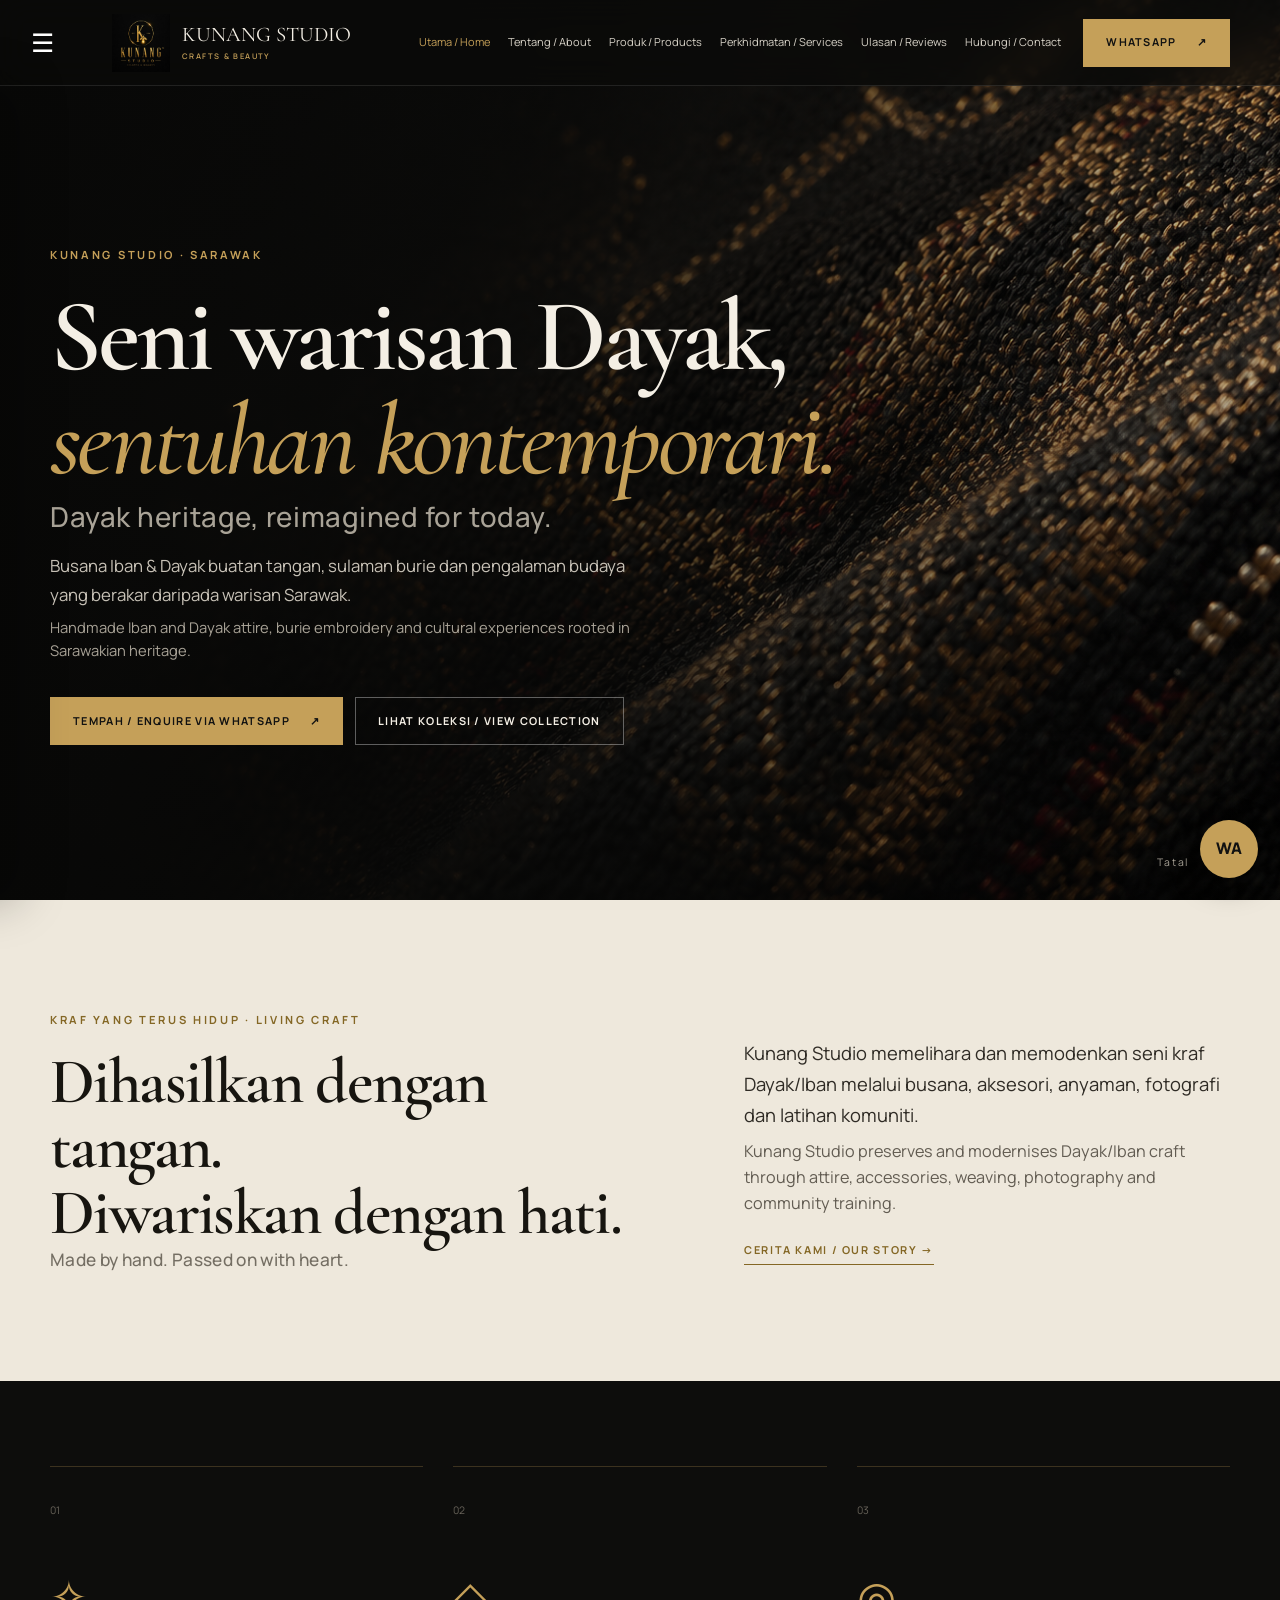
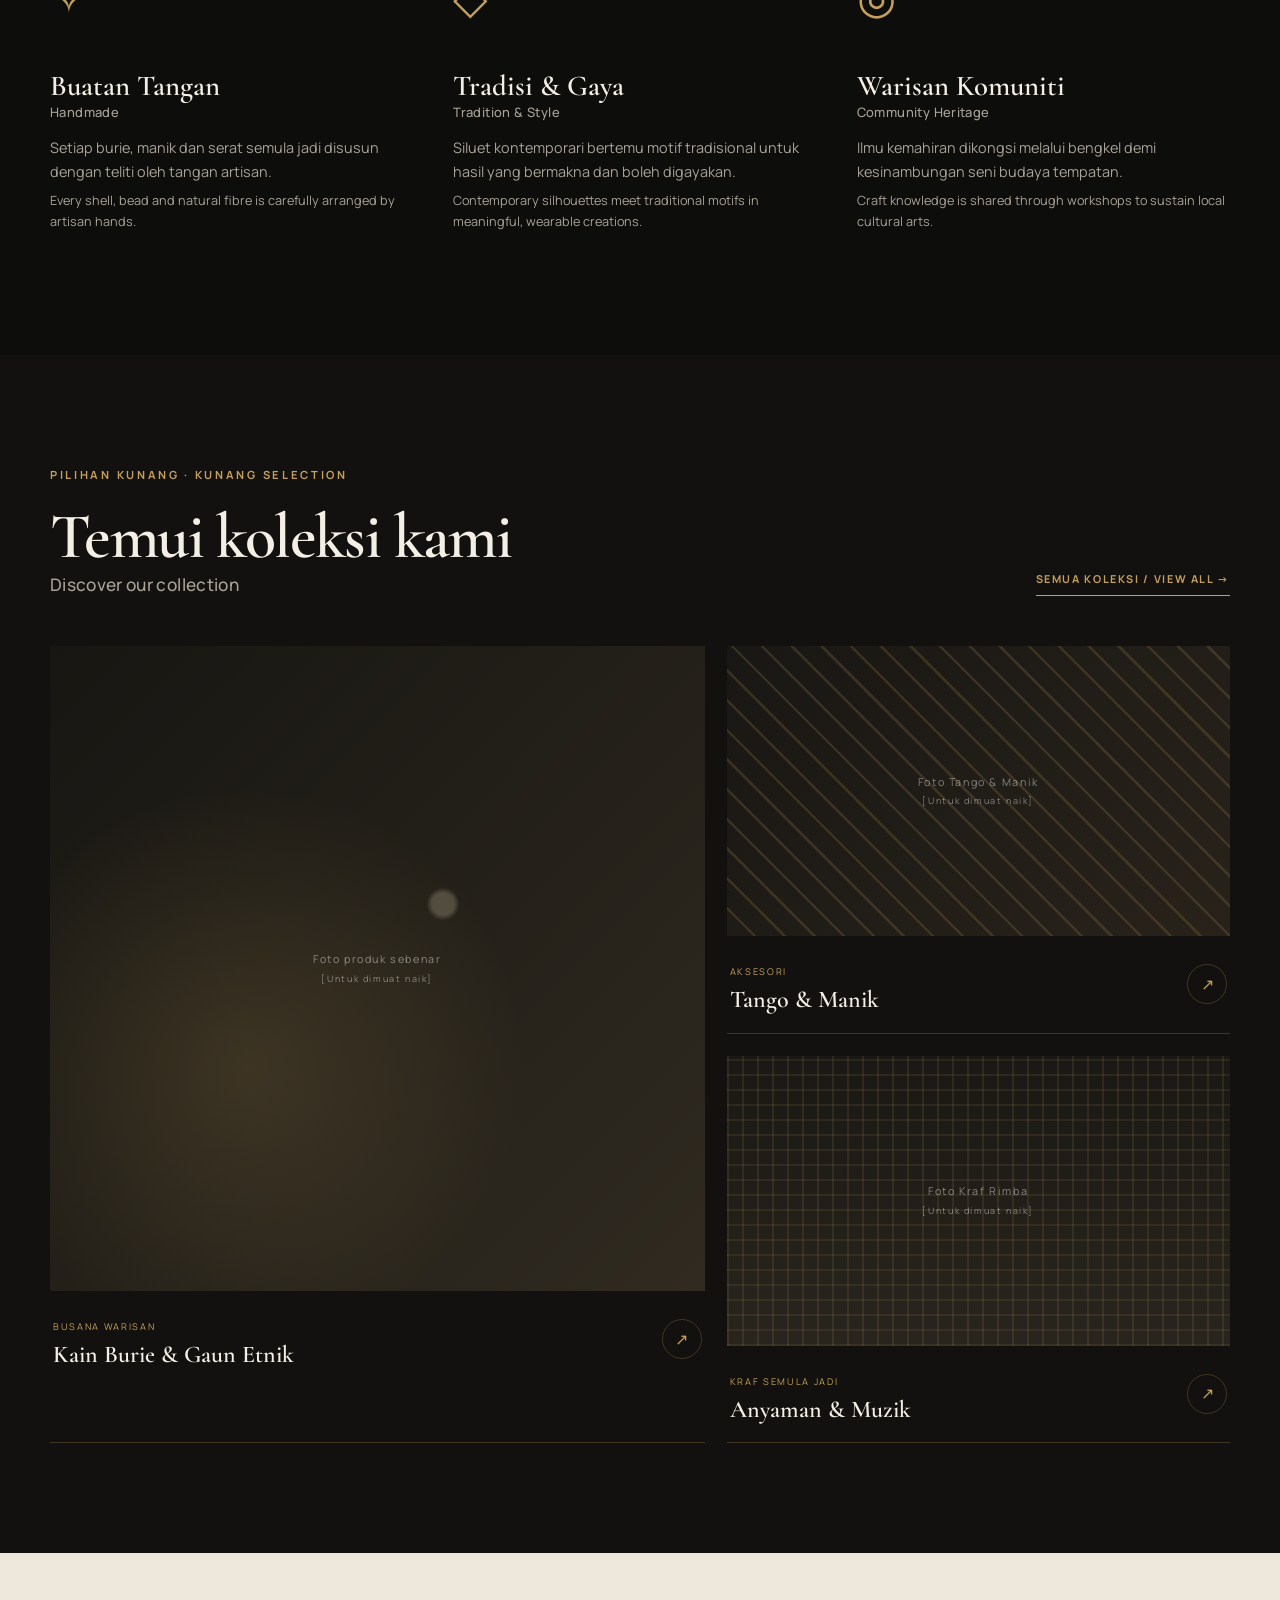
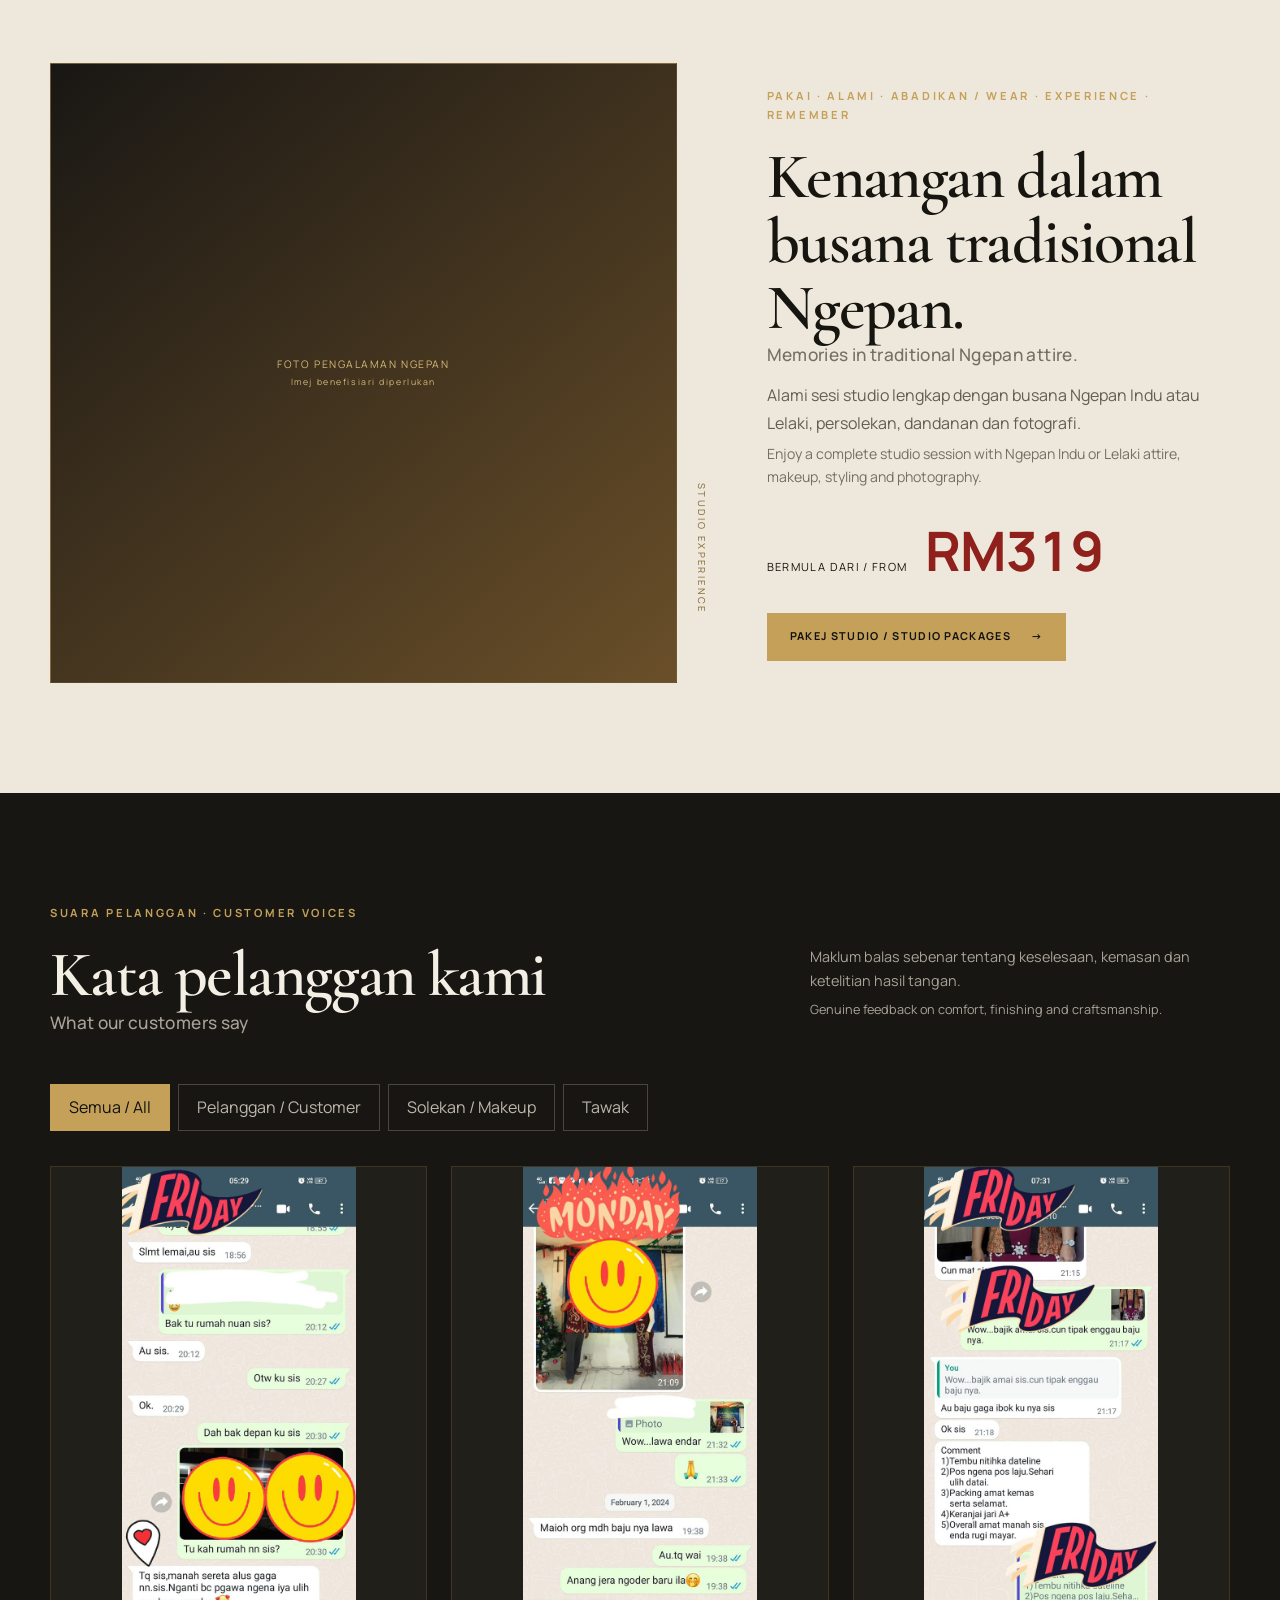
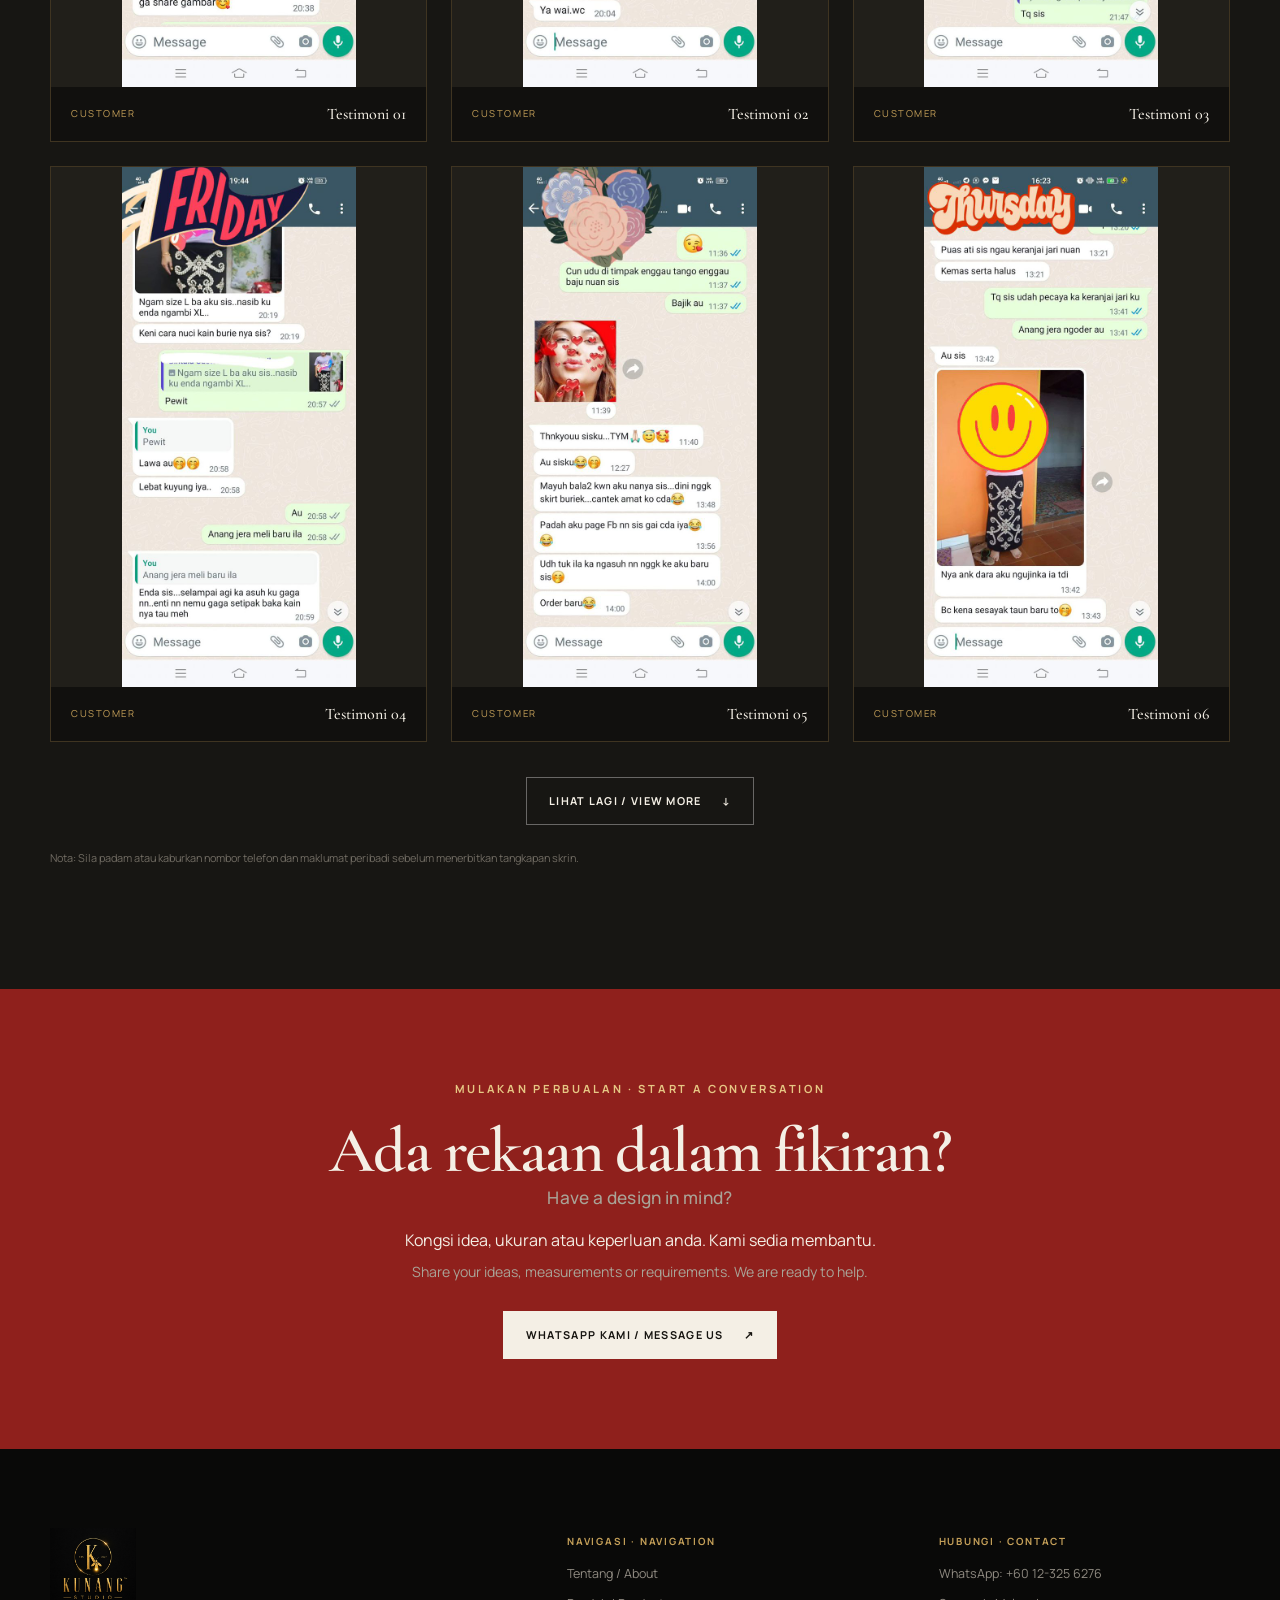
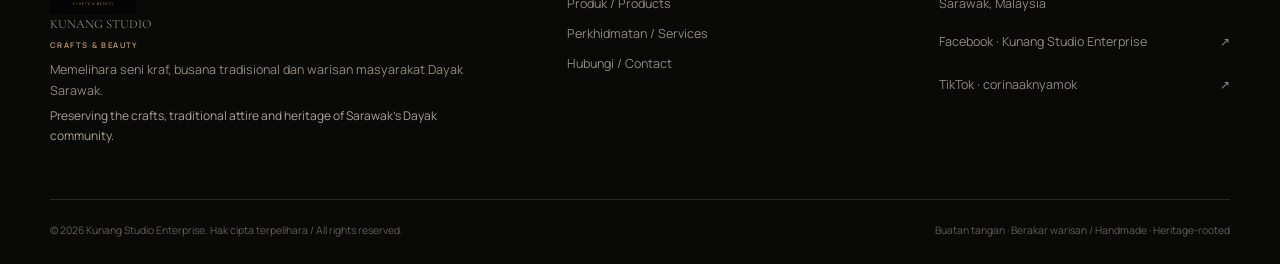
==== commit c5d30abd: "Add reviews navigation link" ====
--- a/index.html
+++ b/index.html
@@ -58,7 +58,7 @@
     <!-- DEBUG: STUDIO EXPERIENCE END -->
 
     <!-- DEBUG: CUSTOMER REVIEWS START — Generated by setupReviewGallery(). -->
-    <section class="section reviews"><div class="container">
+    <section class="section reviews" id="reviews"><div class="container">
       <div class="section-heading reveal"><div><p class="eyebrow">SUARA PELANGGAN · CUSTOMER VOICES</p><h2>Kata pelanggan kami<span class="en-title">What our customers say</span></h2></div><p class="review-intro">Maklum balas sebenar tentang keselesaan, kemasan dan ketelitian hasil tangan.<span class="en">Genuine feedback on comfort, finishing and craftsmanship.</span></p></div>
       <div class="review-filters reveal" role="group" aria-label="Tapis kategori testimoni / Filter testimonials"><button class="review-filter active" data-review-filter="all">Semua / All</button><button class="review-filter" data-review-filter="customer">Pelanggan / Customer</button><button class="review-filter" data-review-filter="makeup">Solekan / Makeup</button><button class="review-filter" data-review-filter="tawak">Tawak</button></div>
       <div class="review-grid" id="review-grid" aria-live="polite"></div>
--- a/assets/css/styles.css
+++ b/assets/css/styles.css
@@ -125,6 +125,12 @@
 @media(max-width:620px){.audience-section>.container{width:calc(100% - 20px);padding:62px 28px}.audience-section .info-card{min-height:0;padding:26px 22px}}
 @media(max-width:360px){.audience-section>.container{padding:54px 20px}.audience-section .info-card{padding:24px 18px}}
 
+/* Supplied service photography keeps posters readable and workshop images contained. */
+.service-image{display:block;width:100%;height:220px;margin:1rem 0;object-fit:cover;border:1px solid rgba(255,255,255,.2)}
+.service-poster{height:360px;object-fit:contain;background:#211f1a}
+.service-feature-image{display:block;width:100%;height:100%;min-height:620px;object-fit:cover}
+@media(max-width:620px){.service-poster{height:440px}.service-feature-image{min-height:350px}}
+
 /* Colour-matched customer frame: blend the supplied white artwork into warm ivory. */
 .audience-section>.container{position:relative;isolation:isolate;background:var(--paper);background-image:none;box-shadow:none}
 .audience-section>.container::before,.audience-section>.container::after{content:"";position:absolute;z-index:-1;pointer-events:none;width:min(48%,620px);height:min(32%,340px);background-image:url('../images/border/our_customer_border.jpg');background-repeat:no-repeat;background-size:210% auto;mix-blend-mode:multiply;opacity:.52}
@@ -163,3 +169,5 @@
 
 /* Desktop-only alignment: nudge the burger slightly left of the content line. */
 @media(min-width:1181px){.menu-toggle{position:absolute;top:19px;left:18px;transform:none}.nav .brand{margin-left:62px}}
+
+.service-description{color:#b9b3a8;font-size:.86rem;line-height:1.55;margin:18px 0 8px}
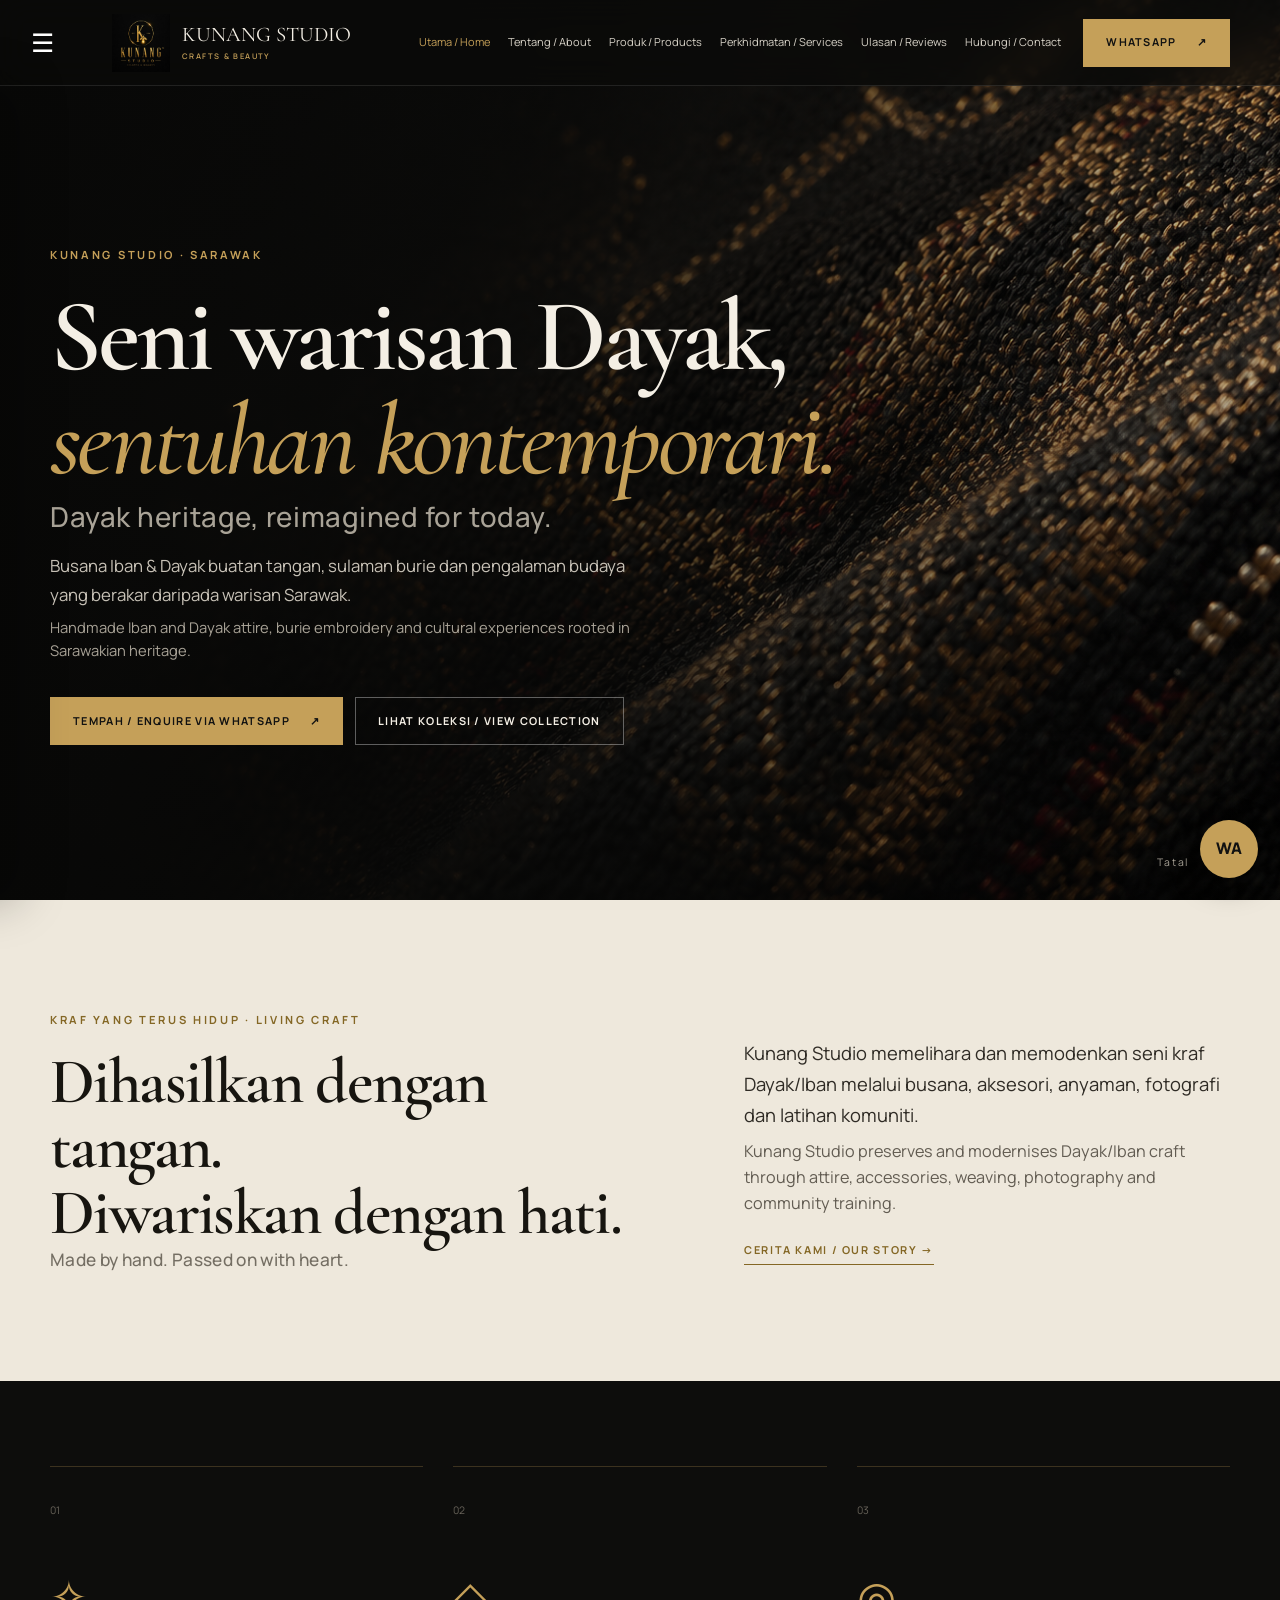
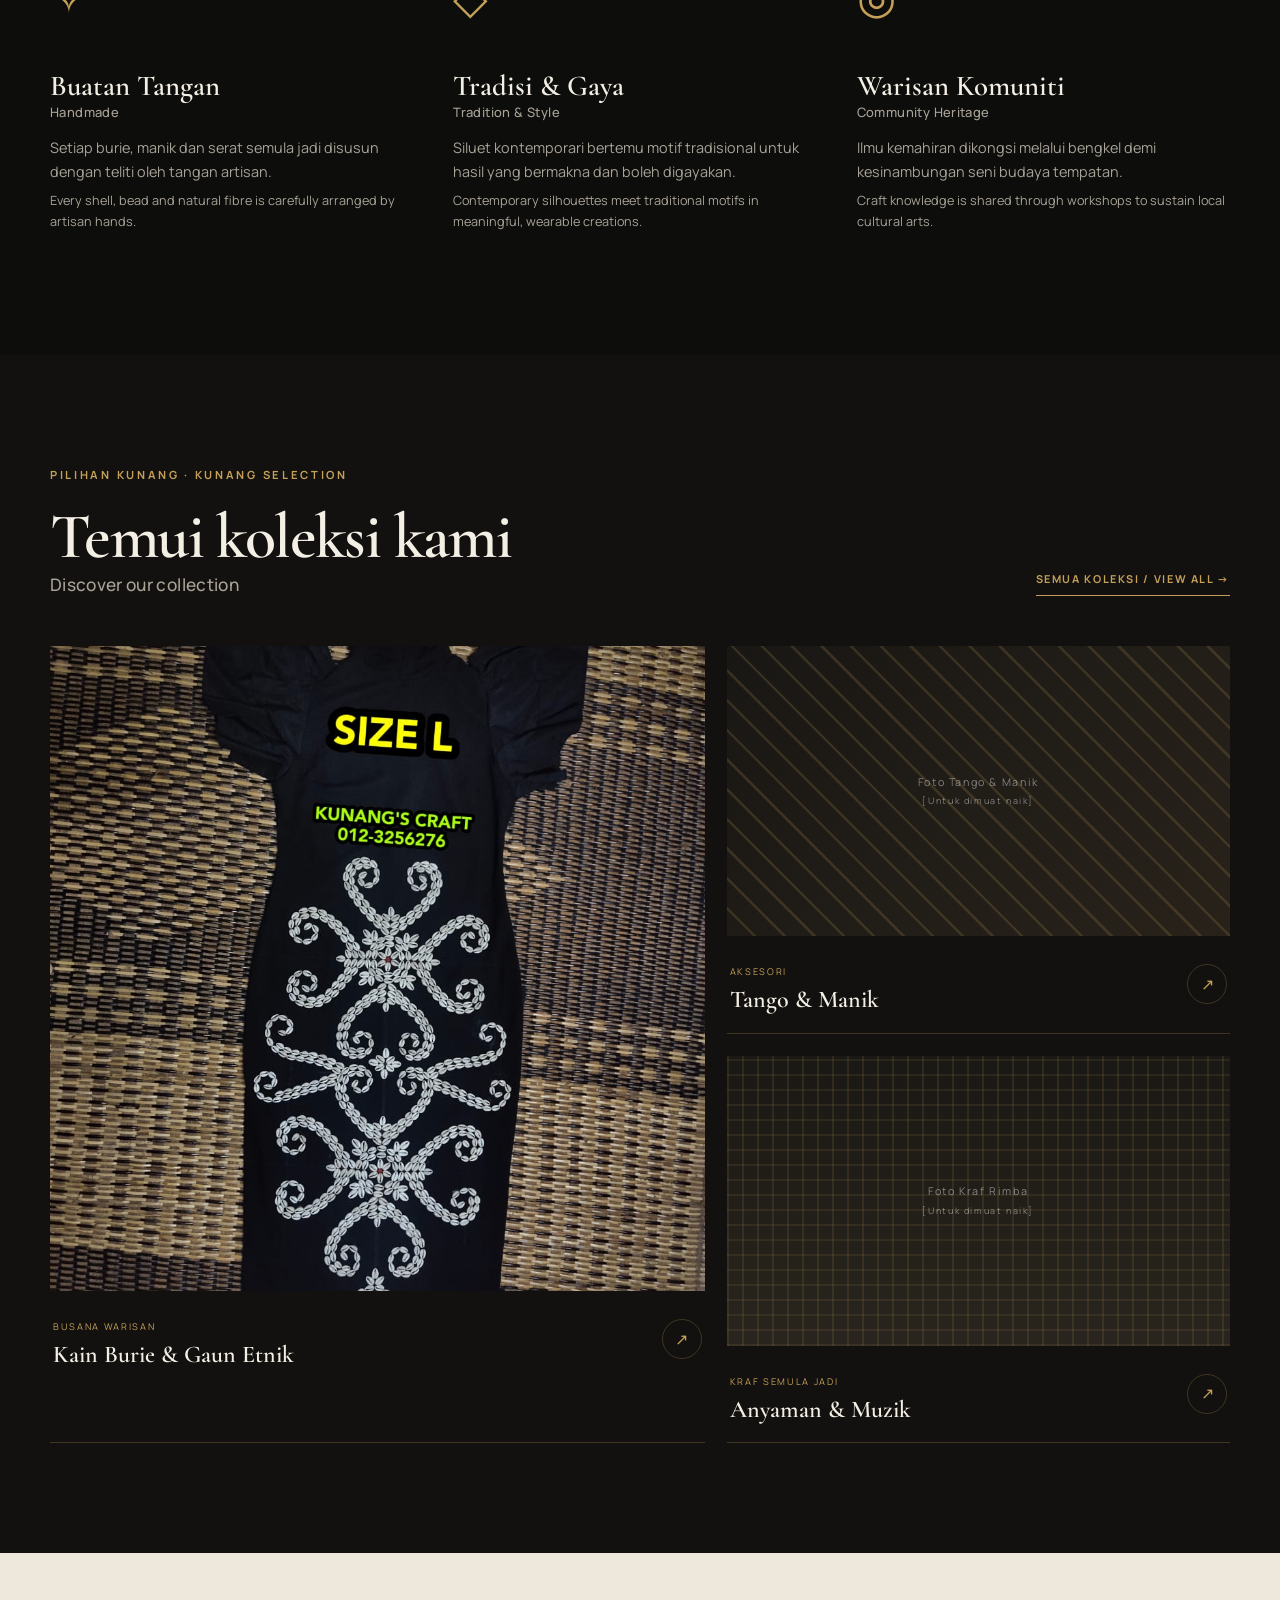
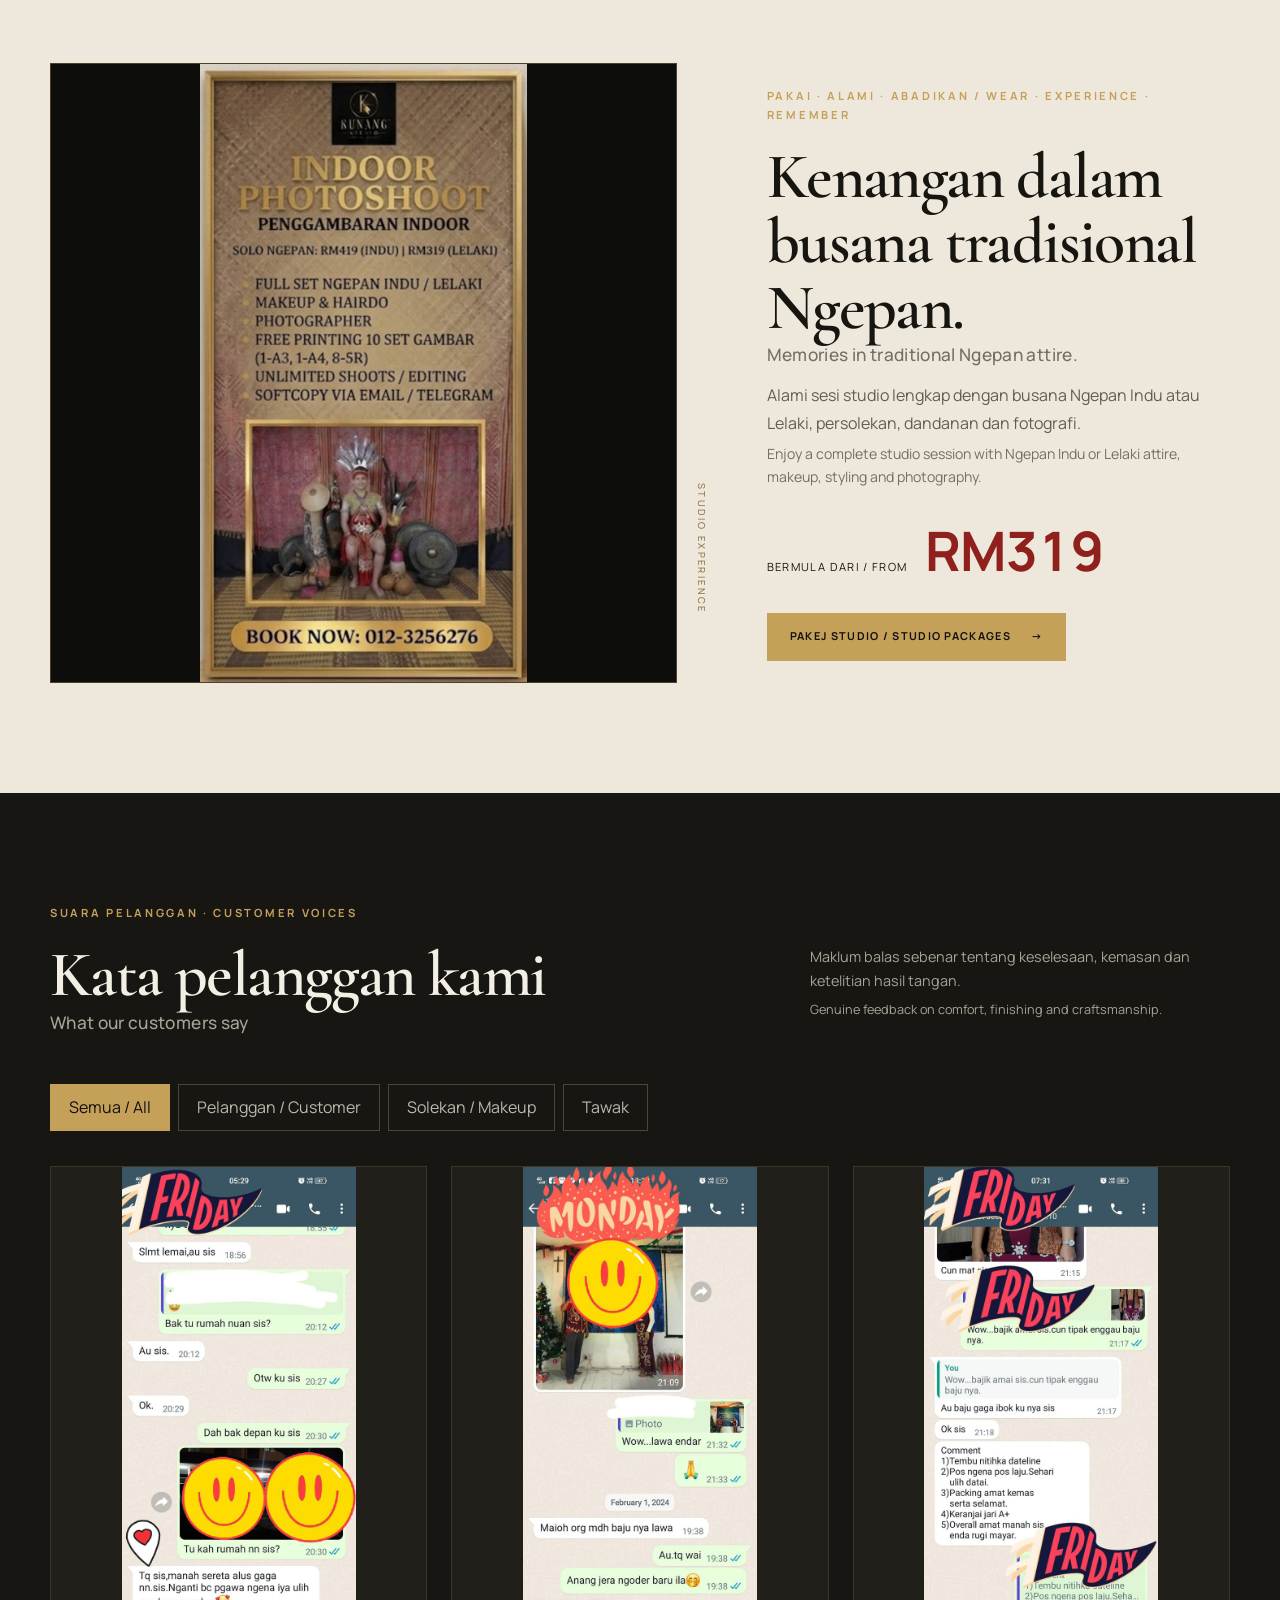
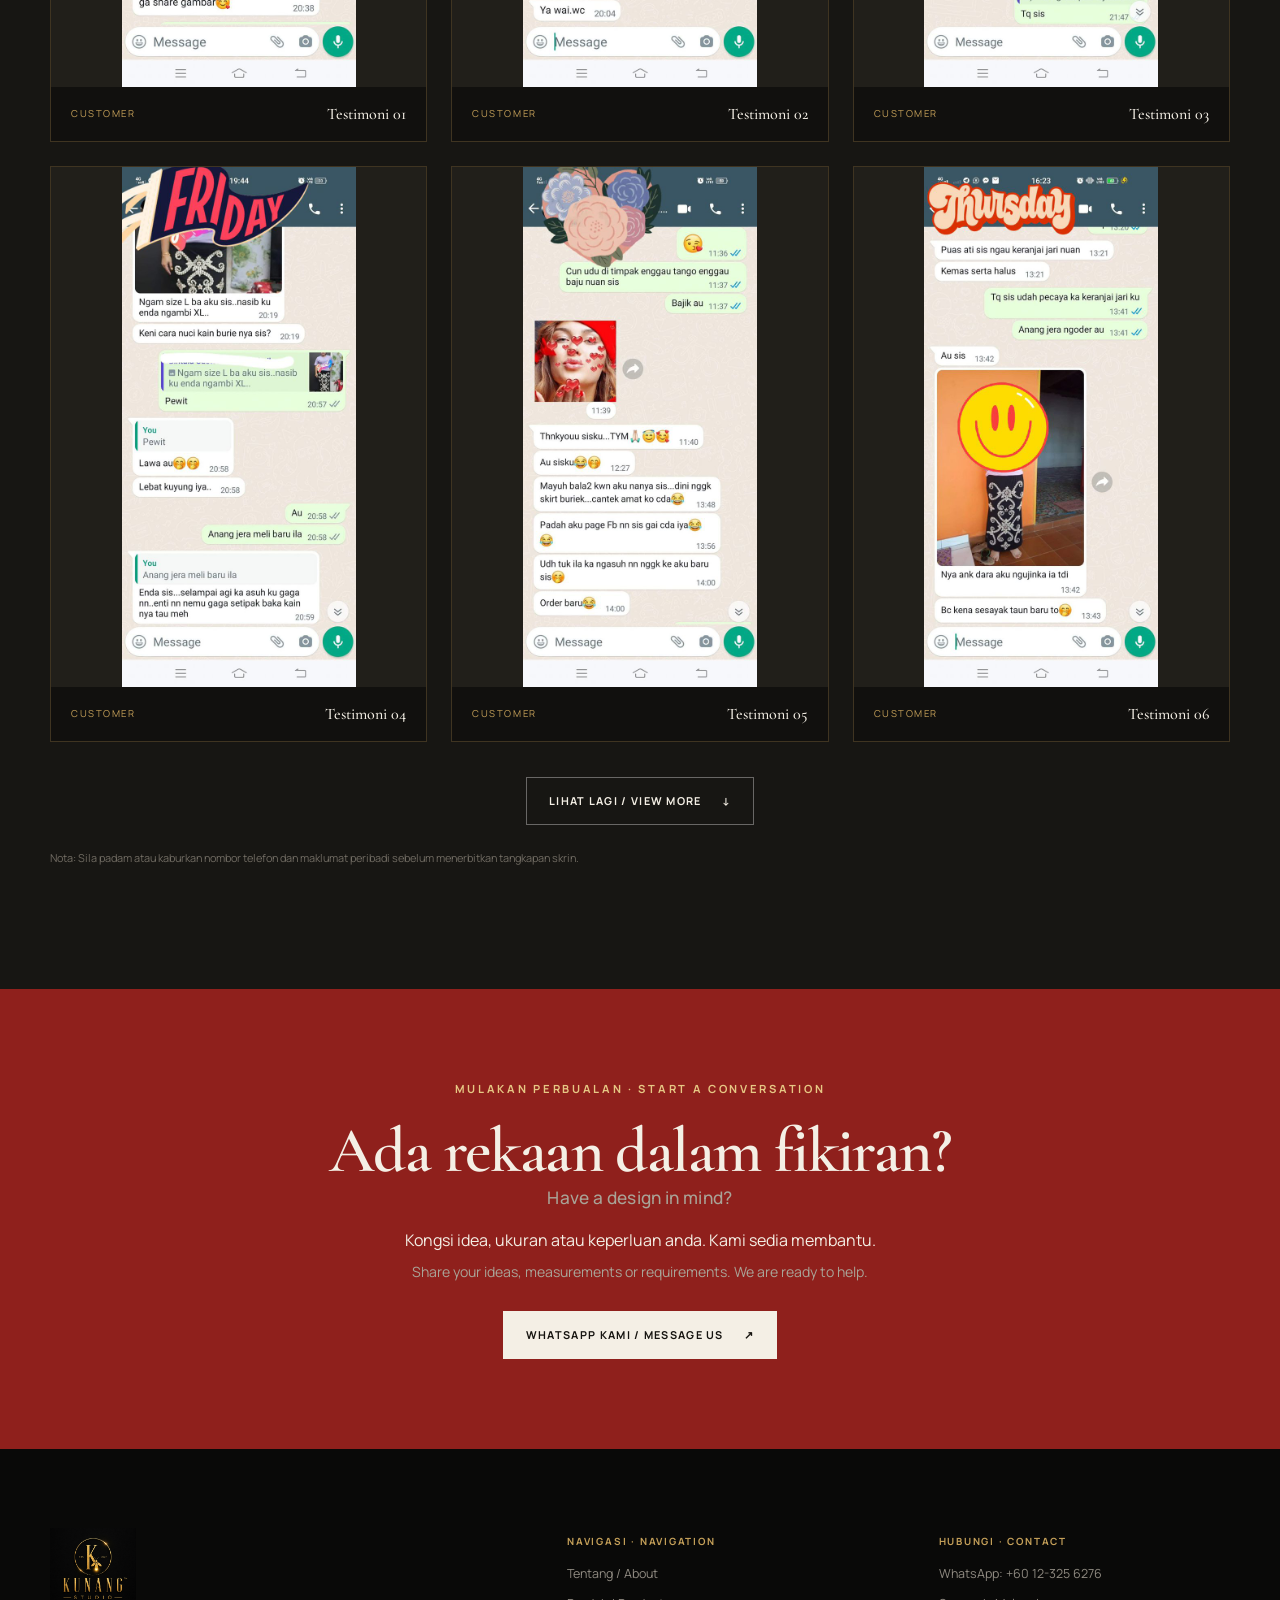
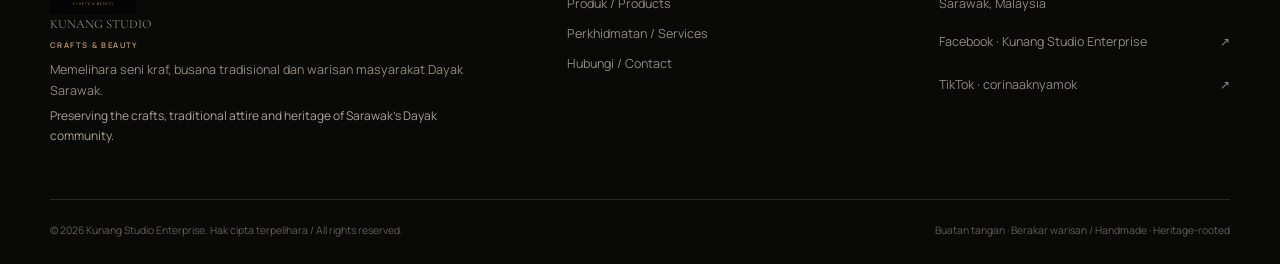
==== commit 4b7030dc: "Add homepage collection and Ngepan images" ====
--- a/index.html
+++ b/index.html
@@ -43,7 +43,7 @@
     <section class="section collections"><div class="container">
       <div class="section-heading reveal"><div><p class="eyebrow">PILIHAN KUNANG · KUNANG SELECTION</p><h2>Temui koleksi kami<span class="en-title">Discover our collection</span></h2></div><a class="text-link" href="crafts.html">Semua Koleksi / View All <span>→</span></a></div>
       <div class="editorial-grid">
-        <a href="crafts.html" class="collection-card large reveal"><div class="art art-shell"><span>Foto produk sebenar<br><small>[Untuk dimuat naik]</small></span></div><div class="card-caption"><div><small>BUSANA WARISAN</small><h3>Kain Burie & Gaun Etnik</h3></div><span class="circle-arrow">↗</span></div></a>
+        <a href="crafts.html" class="collection-card large reveal"><div class="art art-shell" style="background-image:url('assets/images/product/Dress%20Buri%20Code%20I2.jpeg');background-position:center;"></div><div class="card-caption"><div><small>BUSANA WARISAN</small><h3>Kain Burie & Gaun Etnik</h3></div><span class="circle-arrow">↗</span></div></a>
         <a href="crafts.html" class="collection-card reveal"><div class="art art-bead"><span>Foto Tango & Manik<br><small>[Untuk dimuat naik]</small></span></div><div class="card-caption"><div><small>AKSESORI</small><h3>Tango & Manik</h3></div><span class="circle-arrow">↗</span></div></a>
         <a href="crafts.html" class="collection-card reveal"><div class="art art-weave"><span>Foto Kraf Rimba<br><small>[Untuk dimuat naik]</small></span></div><div class="card-caption"><div><small>KRAF SEMULA JADI</small><h3>Anyaman & Muzik</h3></div><span class="circle-arrow">↗</span></div></a>
       </div>
@@ -52,7 +52,7 @@
 
     <!-- DEBUG: STUDIO EXPERIENCE START — Ngepan photography promotion. -->
     <section class="section experience"><div class="container experience-grid">
-      <div class="experience-image reveal"><div class="photo-placeholder"><span>FOTO PENGALAMAN NGEPAN<br><small>Imej benefisiari diperlukan</small></span></div><span class="vertical-label">STUDIO EXPERIENCE</span></div>
+      <div class="experience-image reveal"><img class="experience-photo" src="assets/images/Service/Indoor.png" alt="Pakej photoshoot indoor dengan busana Ngepan Kunang Studio"><span class="vertical-label">STUDIO EXPERIENCE</span></div>
       <div class="experience-copy reveal"><p class="eyebrow">PAKAI · ALAMI · ABADIKAN / WEAR · EXPERIENCE · REMEMBER</p><h2>Kenangan dalam busana tradisional Ngepan.<span class="en-title">Memories in traditional Ngepan attire.</span></h2><p>Alami sesi studio lengkap dengan busana Ngepan Indu atau Lelaki, persolekan, dandanan dan fotografi.<span class="en">Enjoy a complete studio session with Ngepan Indu or Lelaki attire, makeup, styling and photography.</span></p><div class="price-note"><span>Bermula dari / From</span><strong>RM319</strong></div><a class="btn btn-primary" href="services.html">Pakej Studio / Studio Packages <span>→</span></a></div>
     </div></section>
     <!-- DEBUG: STUDIO EXPERIENCE END -->
--- a/assets/css/styles.css
+++ b/assets/css/styles.css
@@ -170,4 +170,4 @@
 /* Desktop-only alignment: nudge the burger slightly left of the content line. */
 @media(min-width:1181px){.menu-toggle{position:absolute;top:19px;left:18px;transform:none}.nav .brand{margin-left:62px}}
 
-.service-description{color:#b9b3a8;font-size:.86rem;line-height:1.55;margin:18px 0 8px}
+.service-description{color:#b9b3a8;font-size:.86rem;line-height:1.55;margin:18px 0 8px}.whatsapp-button{white-space:nowrap}.experience-photo{display:block;width:100%;height:620px;object-fit:contain;background:var(--ink);border:1px solid rgba(197,160,89,.35)}
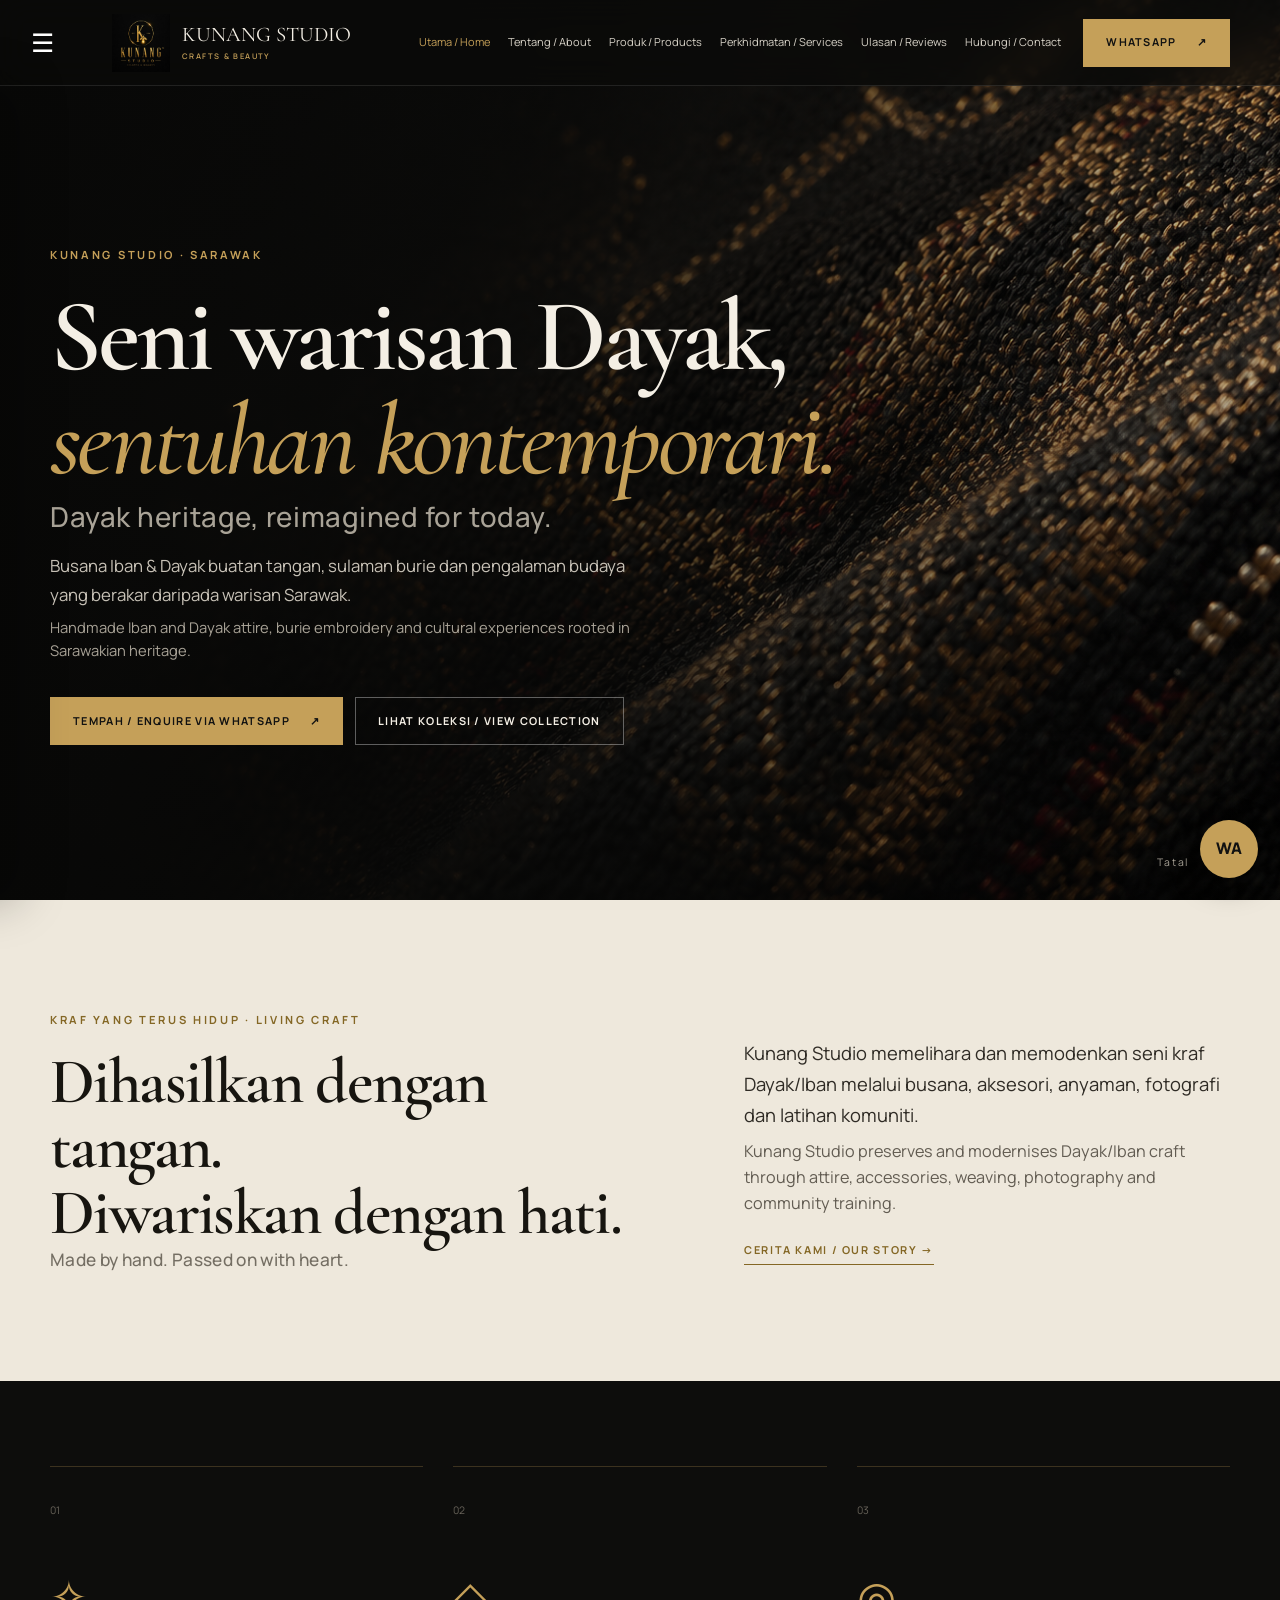
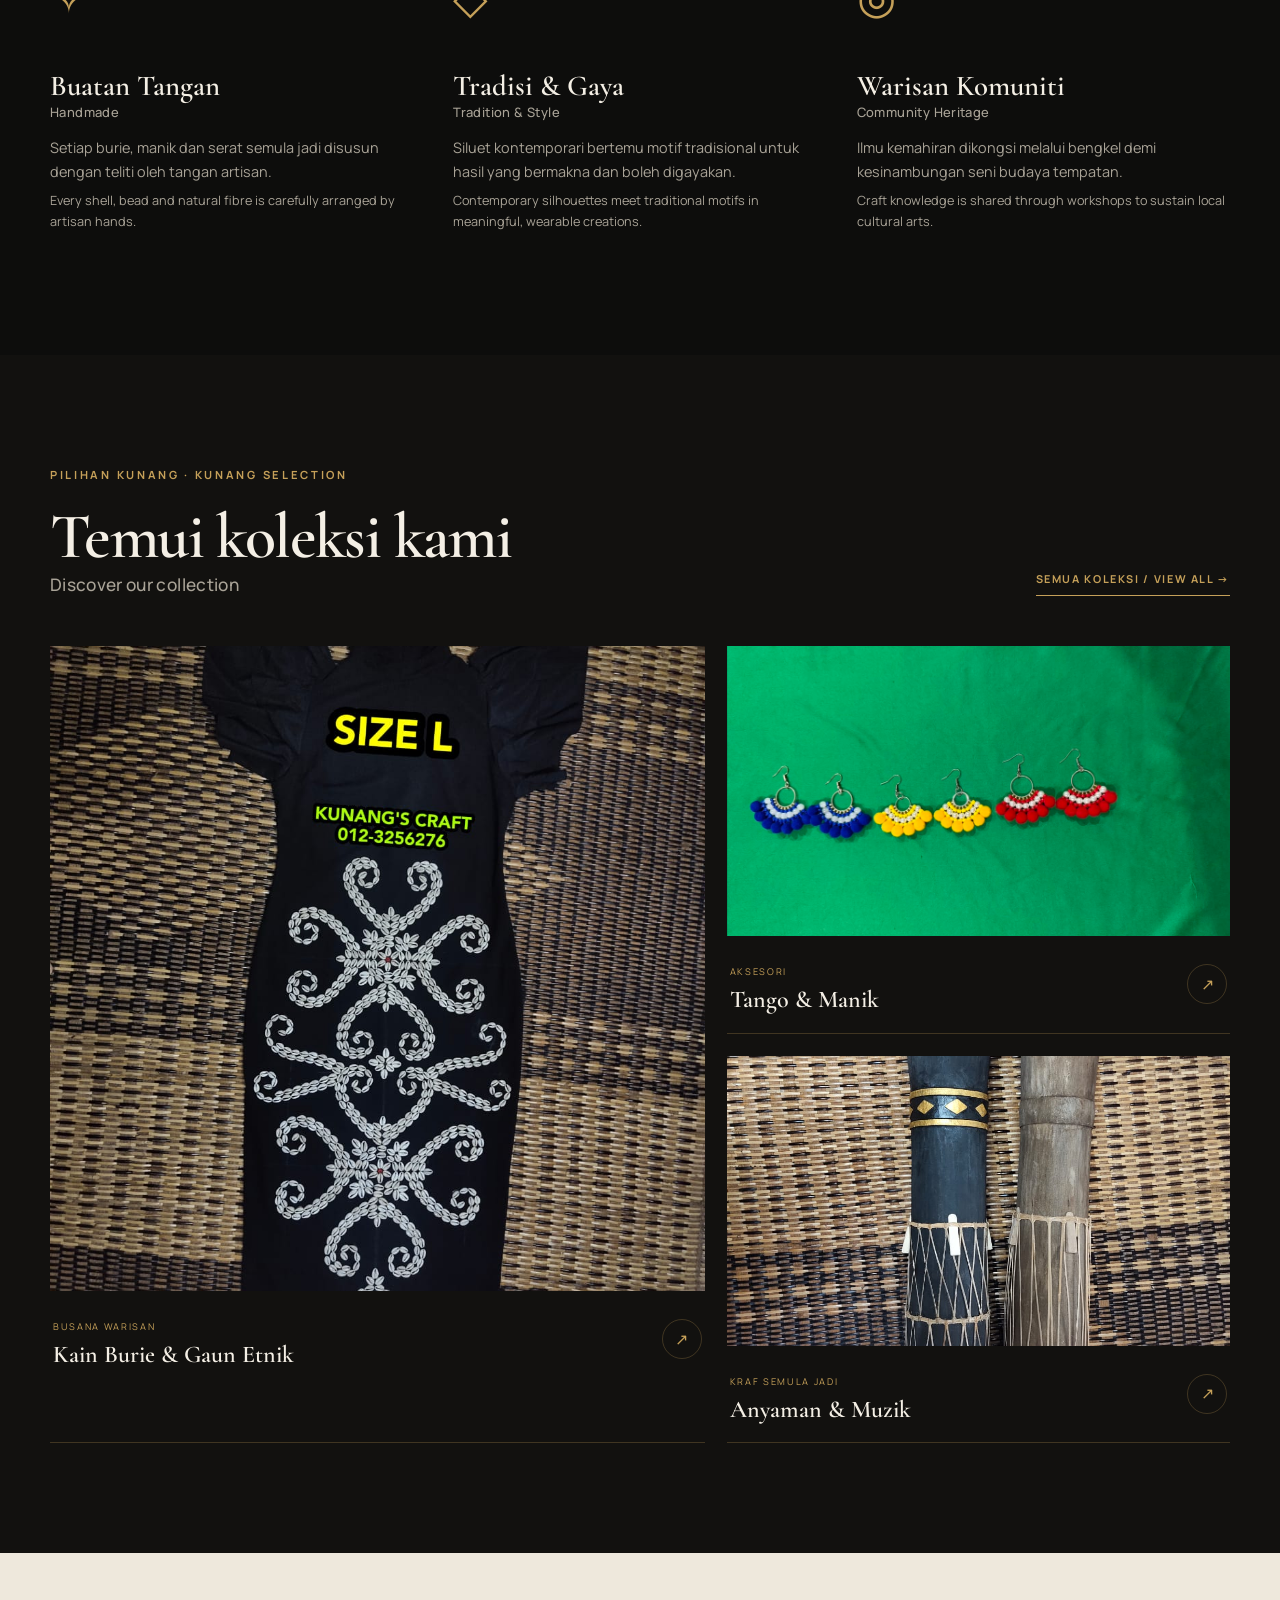
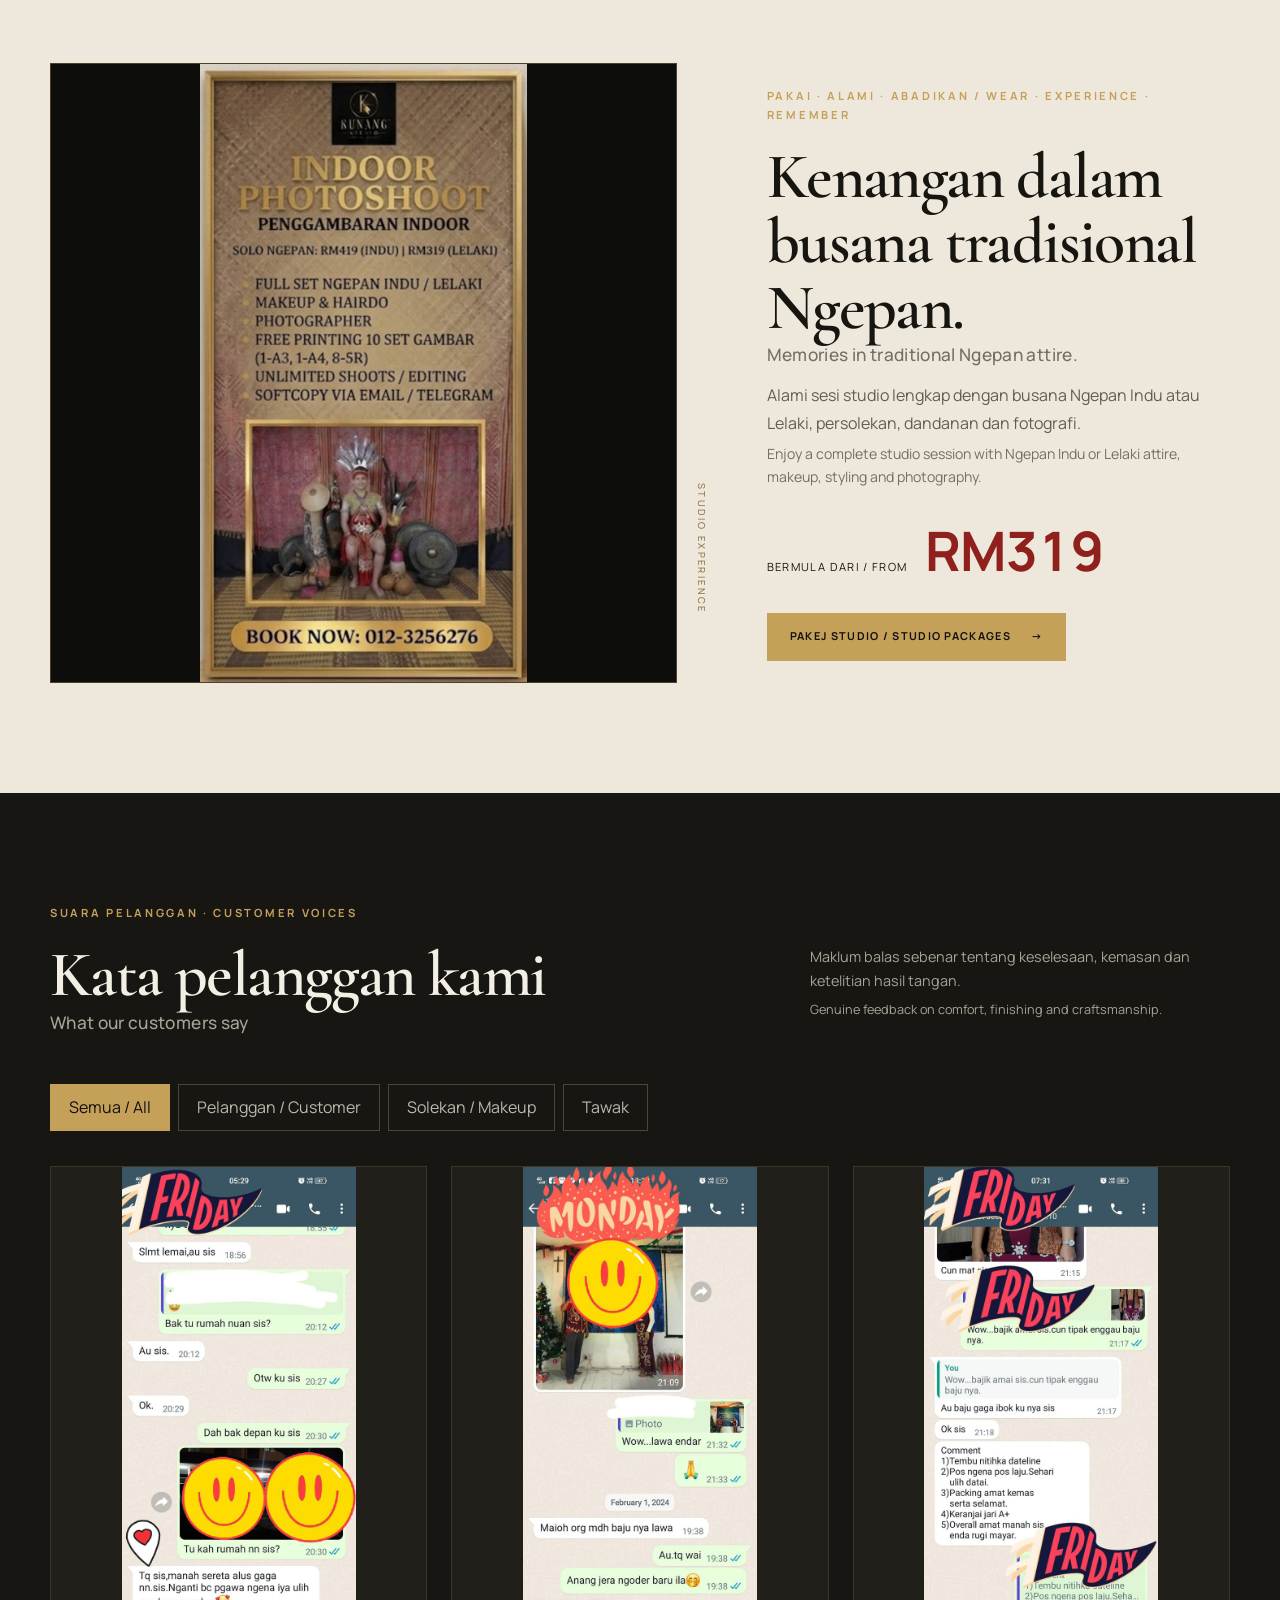
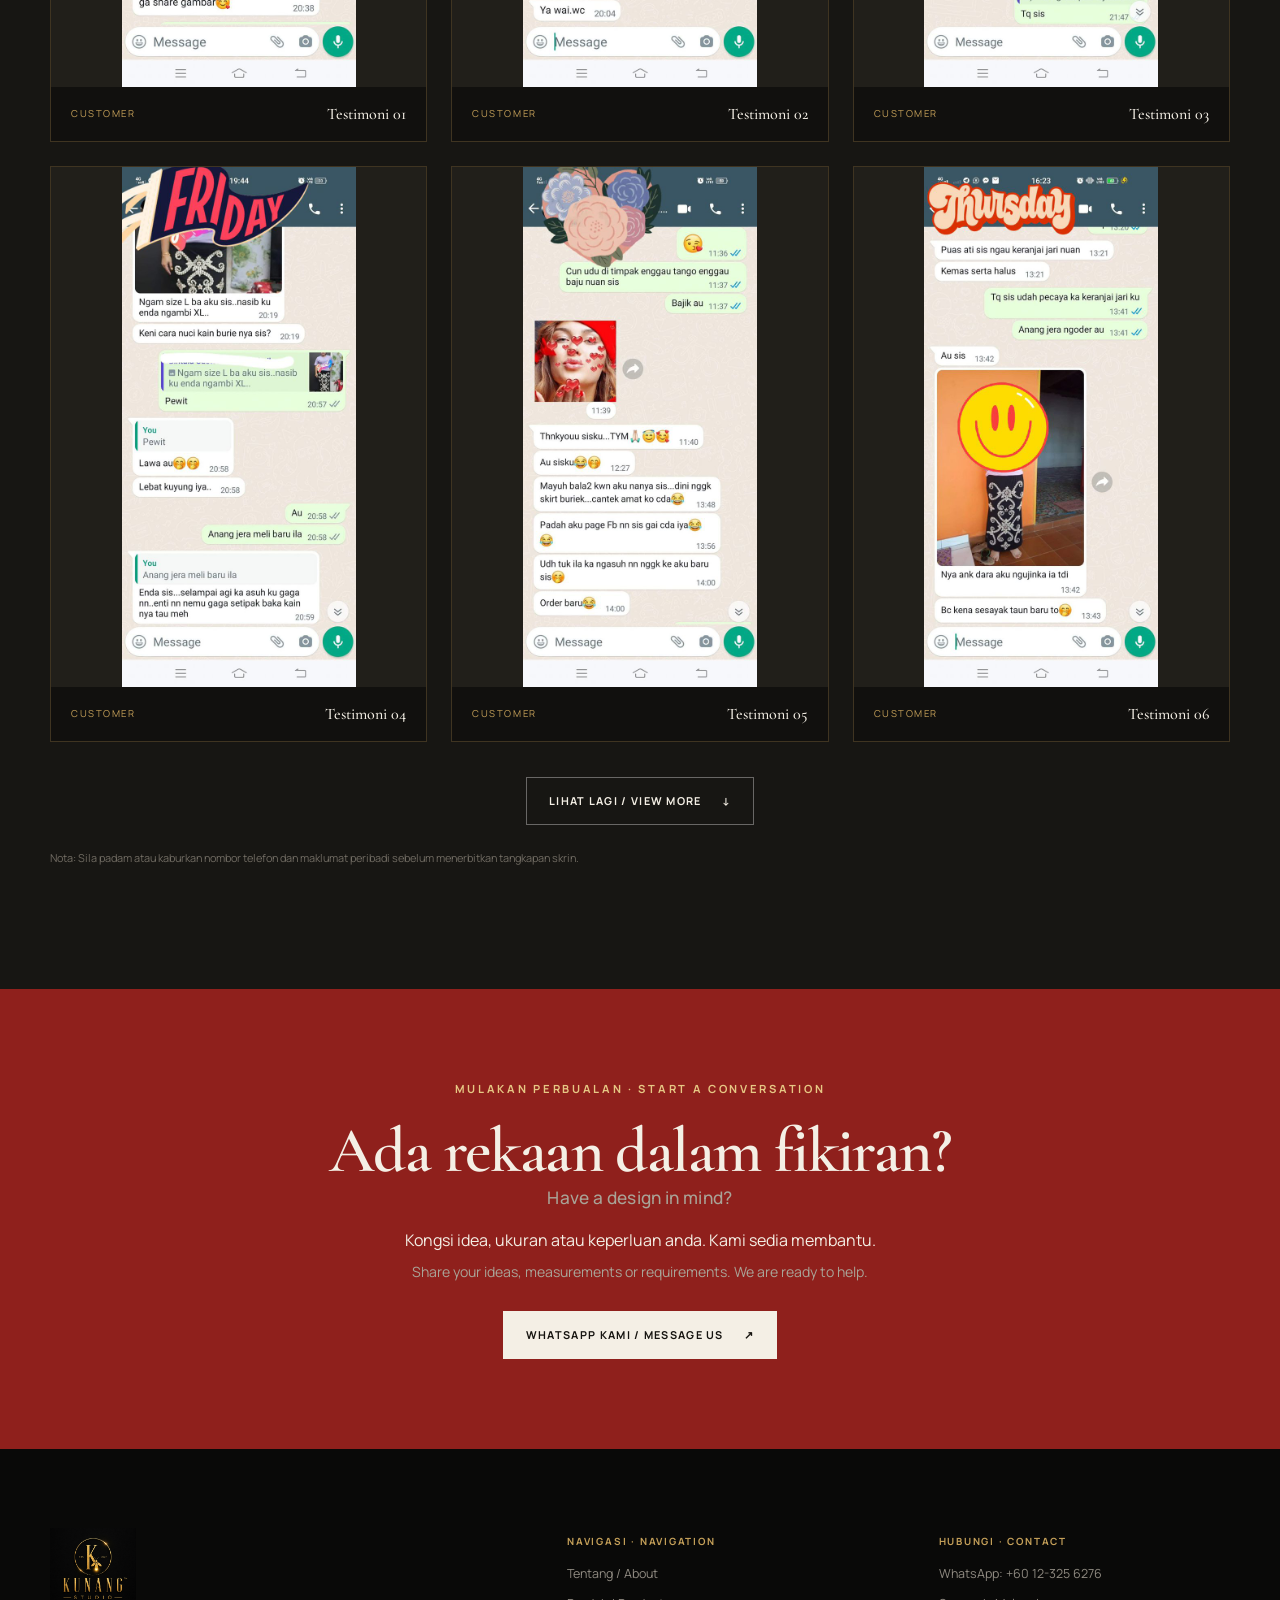
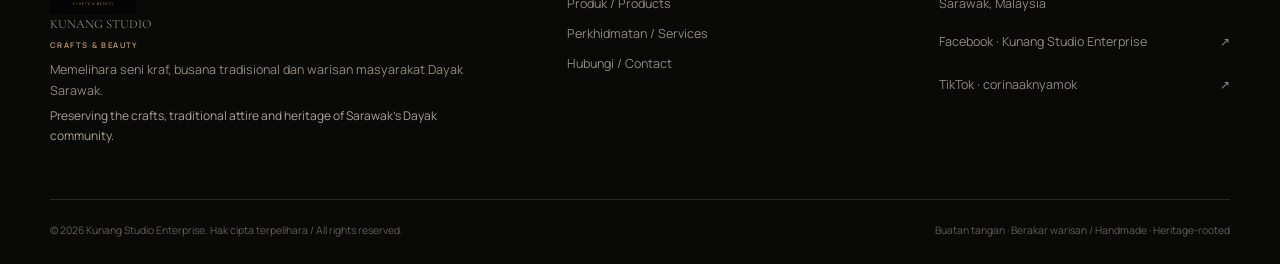
==== commit cc5dfdf2: "Update homepage collection images" ====
--- a/index.html
+++ b/index.html
@@ -44,8 +44,8 @@
       <div class="section-heading reveal"><div><p class="eyebrow">PILIHAN KUNANG · KUNANG SELECTION</p><h2>Temui koleksi kami<span class="en-title">Discover our collection</span></h2></div><a class="text-link" href="crafts.html">Semua Koleksi / View All <span>→</span></a></div>
       <div class="editorial-grid">
         <a href="crafts.html" class="collection-card large reveal"><div class="art art-shell" style="background-image:url('assets/images/product/Dress%20Buri%20Code%20I2.jpeg');background-position:center;"></div><div class="card-caption"><div><small>BUSANA WARISAN</small><h3>Kain Burie & Gaun Etnik</h3></div><span class="circle-arrow">↗</span></div></a>
-        <a href="crafts.html" class="collection-card reveal"><div class="art art-bead"><span>Foto Tango & Manik<br><small>[Untuk dimuat naik]</small></span></div><div class="card-caption"><div><small>AKSESORI</small><h3>Tango & Manik</h3></div><span class="circle-arrow">↗</span></div></a>
-        <a href="crafts.html" class="collection-card reveal"><div class="art art-weave"><span>Foto Kraf Rimba<br><small>[Untuk dimuat naik]</small></span></div><div class="card-caption"><div><small>KRAF SEMULA JADI</small><h3>Anyaman & Muzik</h3></div><span class="circle-arrow">↗</span></div></a>
+        <a href="crafts.html" class="collection-card reveal"><div class="art art-bead" style="background-image:url('assets/images/product/ANTIN%20TANGO.jpeg');background-position:center;"></div><div class="card-caption"><div><small>AKSESORI</small><h3>Tango & Manik</h3></div><span class="circle-arrow">↗</span></div></a>
+        <a href="crafts.html" class="collection-card reveal"><div class="art art-weave" style="background-image:url('assets/images/product/GENDANG%20GOLD.jpeg');background-position:center;"></div><div class="card-caption"><div><small>KRAF SEMULA JADI</small><h3>Anyaman & Muzik</h3></div><span class="circle-arrow">↗</span></div></a>
       </div>
     </div></section>
     <!-- DEBUG: FEATURED COLLECTIONS END -->
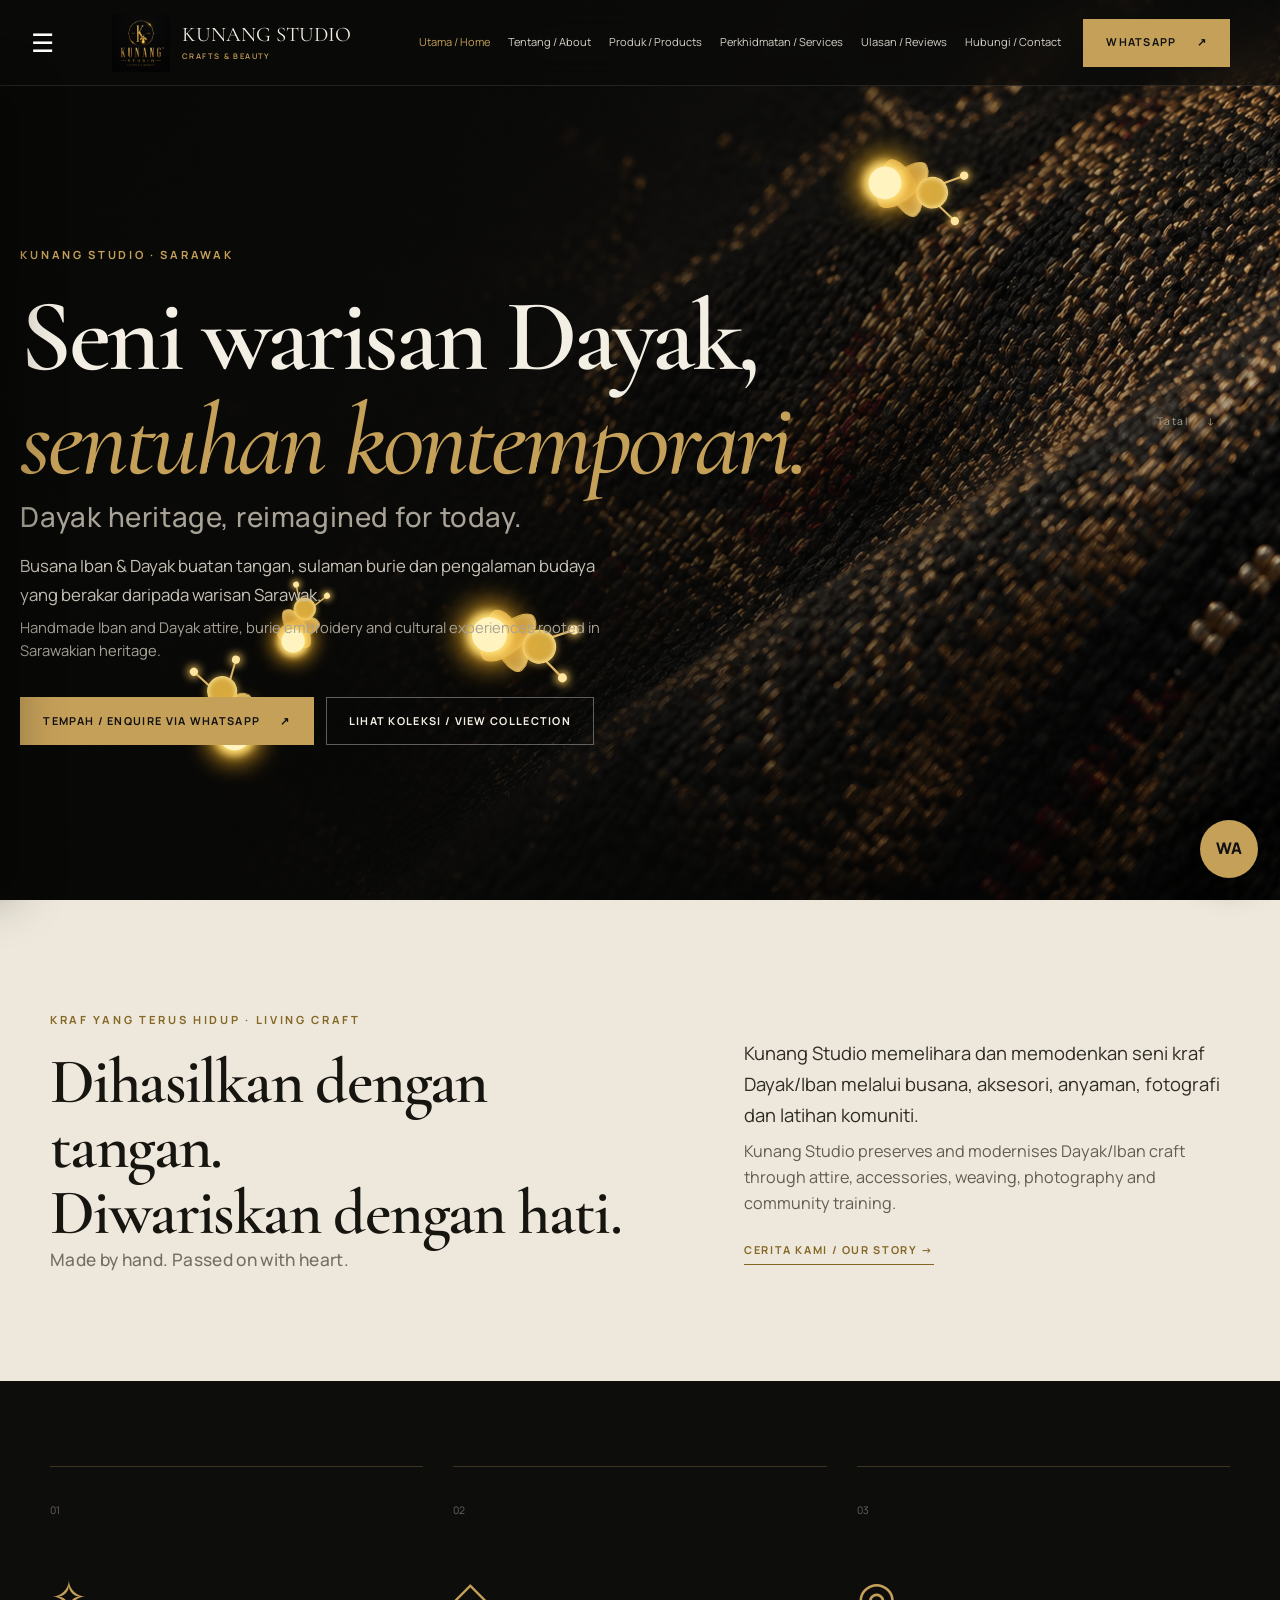
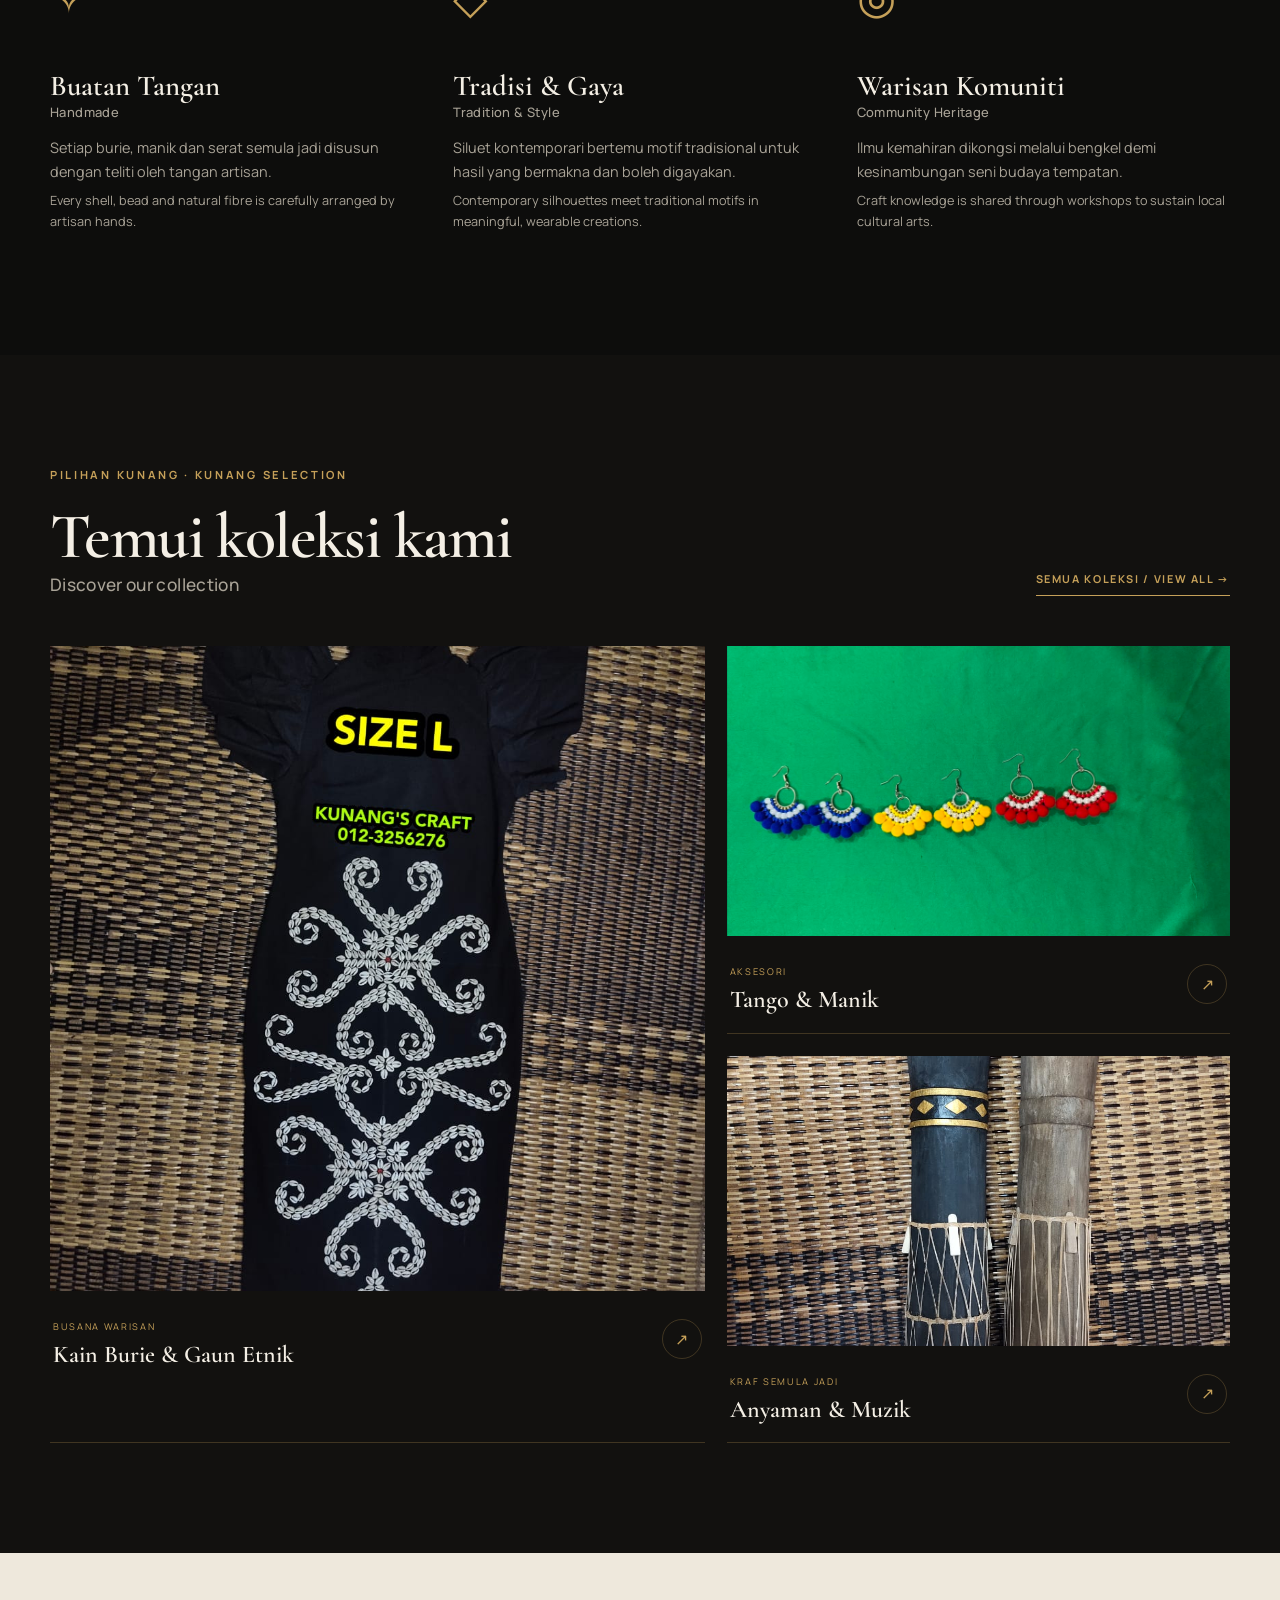
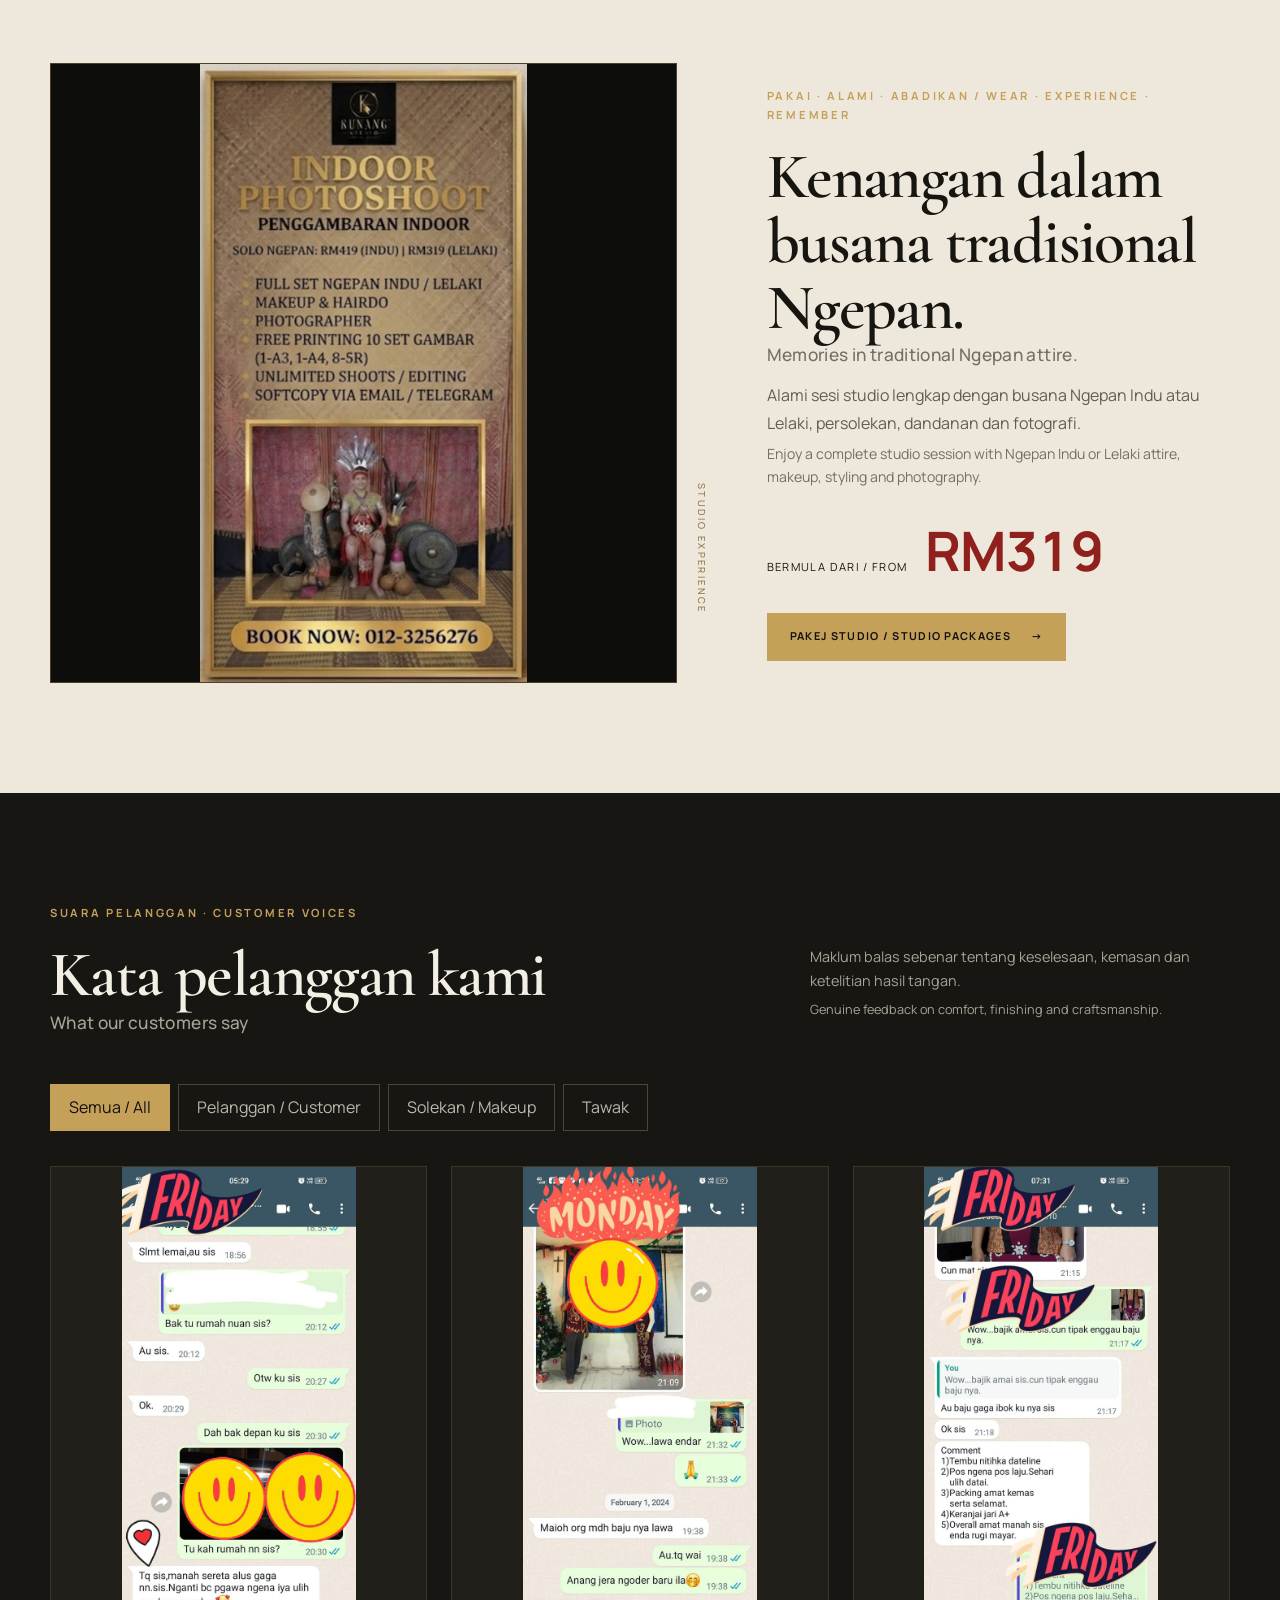
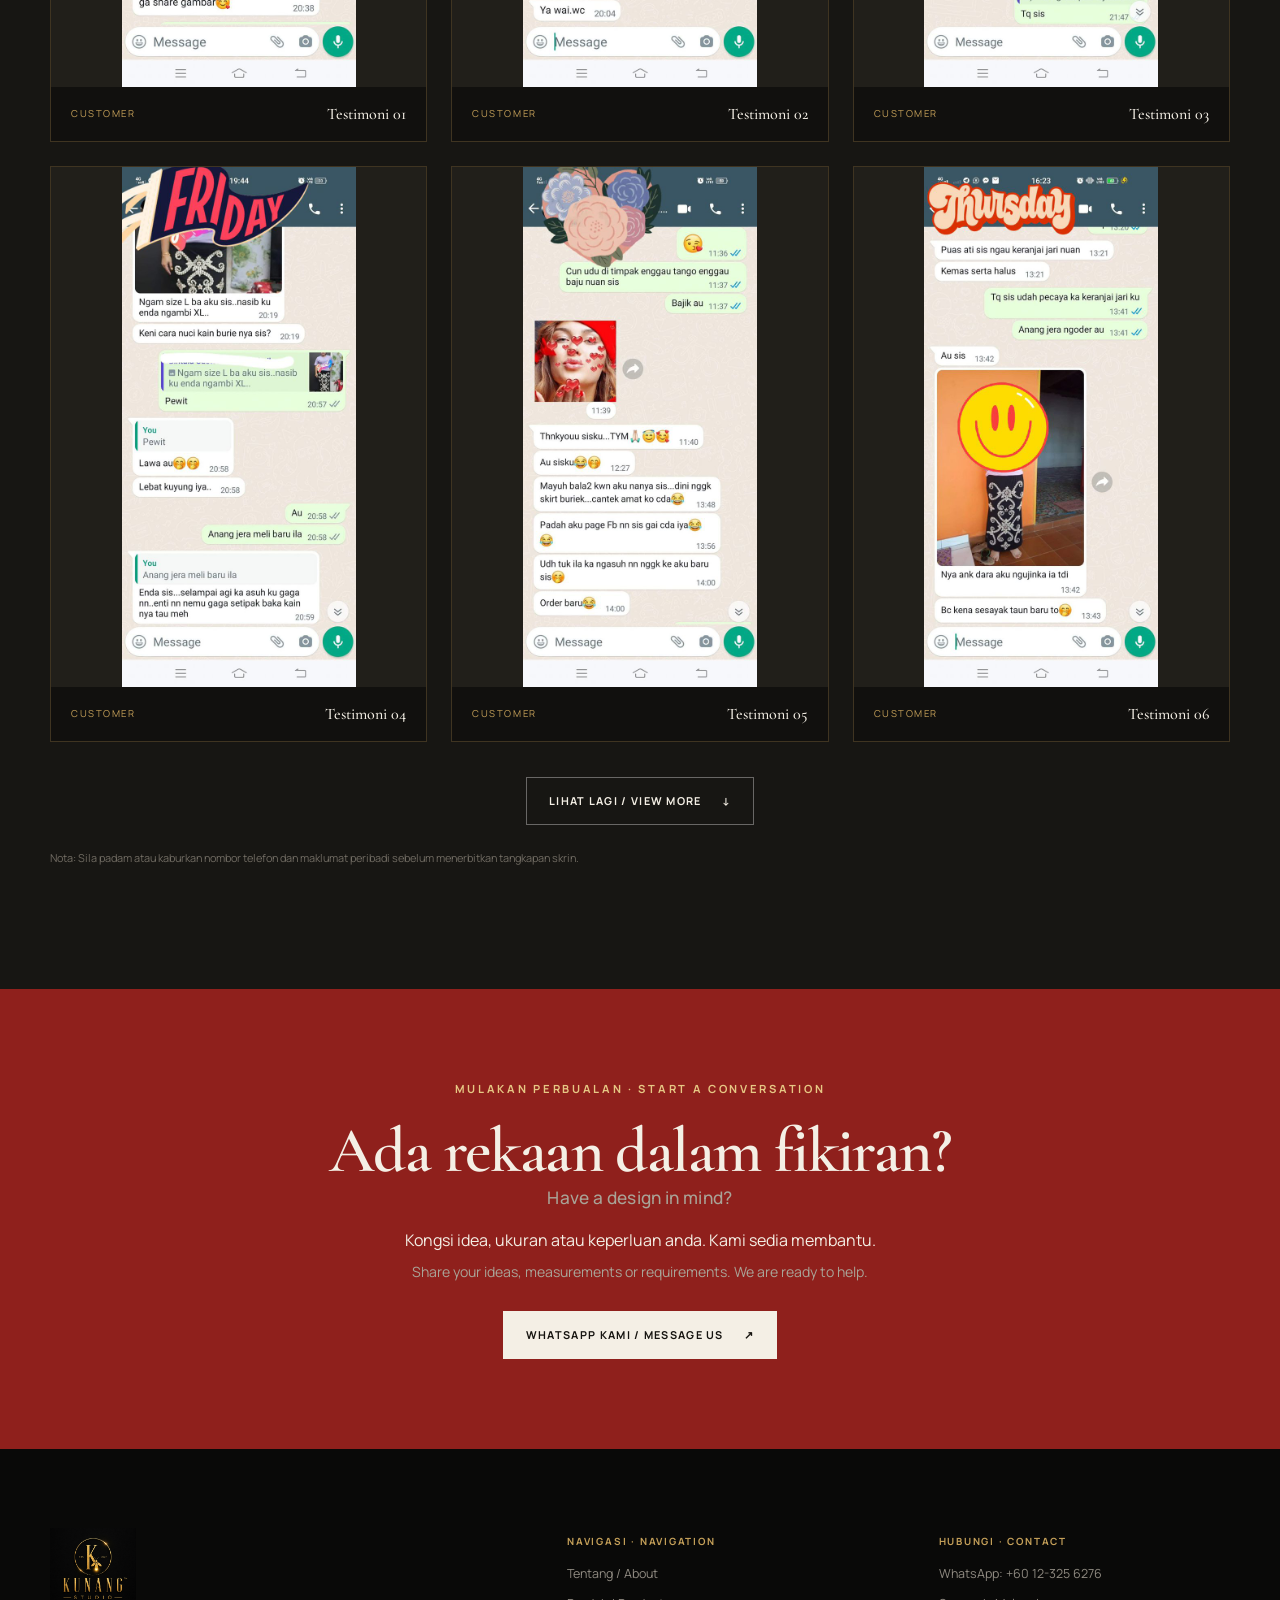
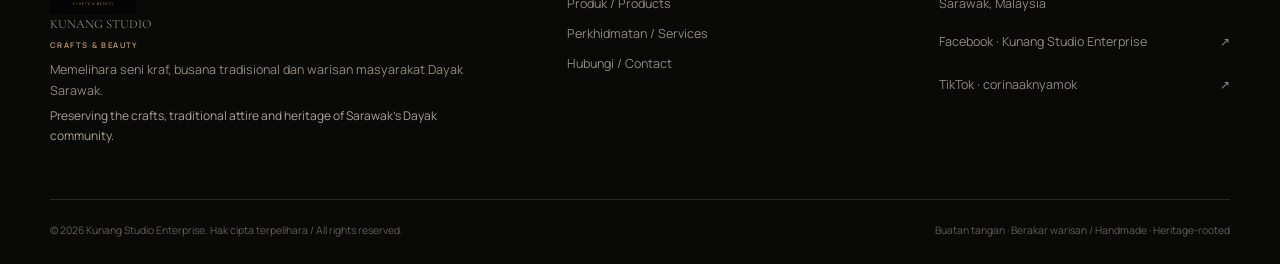
==== commit 9b2a4623: "Add homepage firefly animation" ====
--- a/index.html
+++ b/index.html
@@ -14,6 +14,7 @@
   <main>
     <!-- DEBUG: HOME HERO START — Main headline and primary actions. -->
     <section class="hero hero-home">
+      <span class="home-firefly" aria-hidden="true"><span class="firefly-antenna firefly-antenna-left"></span><span class="firefly-antenna firefly-antenna-right"></span><span class="firefly-wing firefly-wing-left"></span><span class="firefly-wing firefly-wing-right"></span><span class="firefly-body"></span><span class="firefly-light"></span></span>
       <div class="container hero-content reveal">
         <p class="eyebrow">KUNANG STUDIO · SARAWAK</p>
         <h1>Seni warisan Dayak,<br><em>sentuhan kontemporari.</em><span class="en-title">Dayak heritage, reimagined for today.</span></h1>
--- a/assets/css/styles.css
+++ b/assets/css/styles.css
@@ -171,3 +171,19 @@
 @media(min-width:1181px){.menu-toggle{position:absolute;top:19px;left:18px;transform:none}.nav .brand{margin-left:62px}}
 
 .service-description{color:#b9b3a8;font-size:.86rem;line-height:1.55;margin:18px 0 8px}.whatsapp-button{white-space:nowrap}.experience-photo{display:block;width:100%;height:620px;object-fit:contain;background:var(--ink);border:1px solid rgba(197,160,89,.35)}
+
+/* Homepage firefly: a quiet gold point of light over the hero image. */
+.hero-home{isolation:isolate;overflow:hidden}
+.home-firefly{position:absolute;z-index:1;top:var(--firefly-y,28%);left:var(--firefly-x,18%);width:76px;height:112px;pointer-events:none;transform:translate(-50%,-50%) scale(var(--firefly-size,1)) rotate(var(--firefly-angle,0deg));transition:opacity .3s ease}
+.home-firefly::after{content:"";position:absolute;z-index:-1;left:50%;bottom:0;width:35px;height:35px;border-radius:50%;background:rgba(255,194,58,.65);filter:blur(12px);transform:translateX(-50%);animation:firefly-pulse 1.8s ease-in-out infinite}
+.firefly-antenna{position:absolute;top:21px;width:2px;height:31px;background:#dcb66a;transform-origin:bottom;border-radius:2px}
+.firefly-antenna::after{content:"";position:absolute;top:-3px;left:-3px;width:8px;height:8px;border-radius:50%;background:#ffe5a0;box-shadow:0 0 8px 2px #eabe55}
+.firefly-antenna-left{left:31px;transform:rotate(-32deg)}.firefly-antenna-right{right:31px;transform:rotate(32deg)}
+.firefly-wing{position:absolute;top:47px;width:30px;height:57px;border:1px solid #cda653;background:linear-gradient(135deg,rgba(236,195,102,.96),rgba(157,111,30,.82));box-shadow:inset 0 0 8px rgba(255,239,171,.5);border-radius:75% 25% 70% 30%;transform-origin:bottom}
+.firefly-wing-left{left:7px;transform:rotate(37deg)}.firefly-wing-right{right:7px;transform:scaleX(-1) rotate(37deg)}
+.firefly-body{position:absolute;z-index:2;top:38px;left:50%;width:30px;height:30px;border:1px solid #f5d77f;border-radius:50%;background:#d7aa3f;box-shadow:inset 0 0 5px #fff0b0,0 0 8px rgba(249,202,87,.7);transform:translateX(-50%)}
+.firefly-light{position:absolute;z-index:3;left:50%;bottom:-2px;width:31px;height:31px;border-radius:50%;background:#fff4bf;box-shadow:0 0 8px 5px #ffe17a,0 0 25px 12px rgba(255,180,35,.75);transform:translateX(-50%);animation:firefly-pulse 1.8s ease-in-out infinite}
+.hero-home .hero-content,.hero-home .scroll-cue{position:relative;z-index:2}
+@keyframes firefly-pulse{50%{opacity:.35;transform:scale(.7)} }
+@media(max-width:620px){.home-firefly{width:62px;height:92px;transform:translate(-50%,-50%) scale(calc(var(--firefly-size,1) * .82)) rotate(var(--firefly-angle,0deg))}}
+@media(prefers-reduced-motion:reduce){.home-firefly::after,.firefly-light{animation:none}.home-firefly{top:28%;left:18%}}
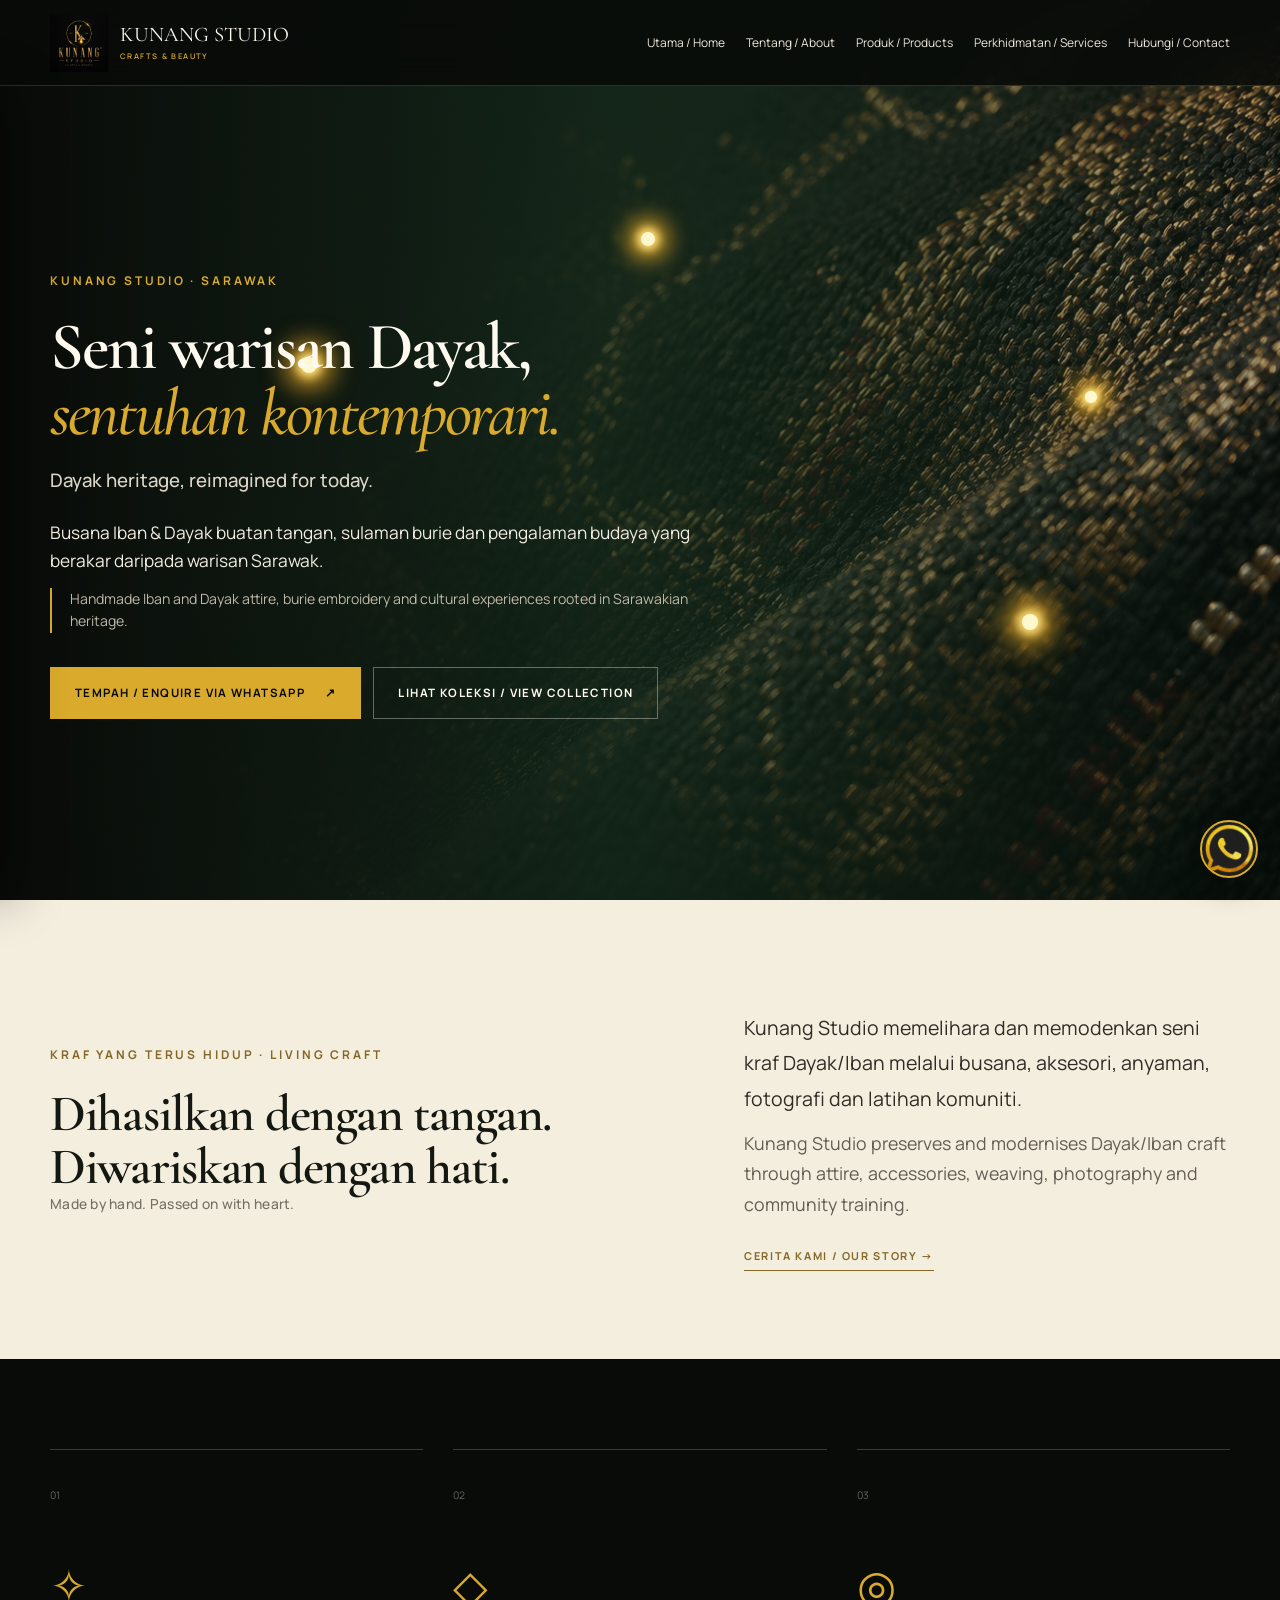
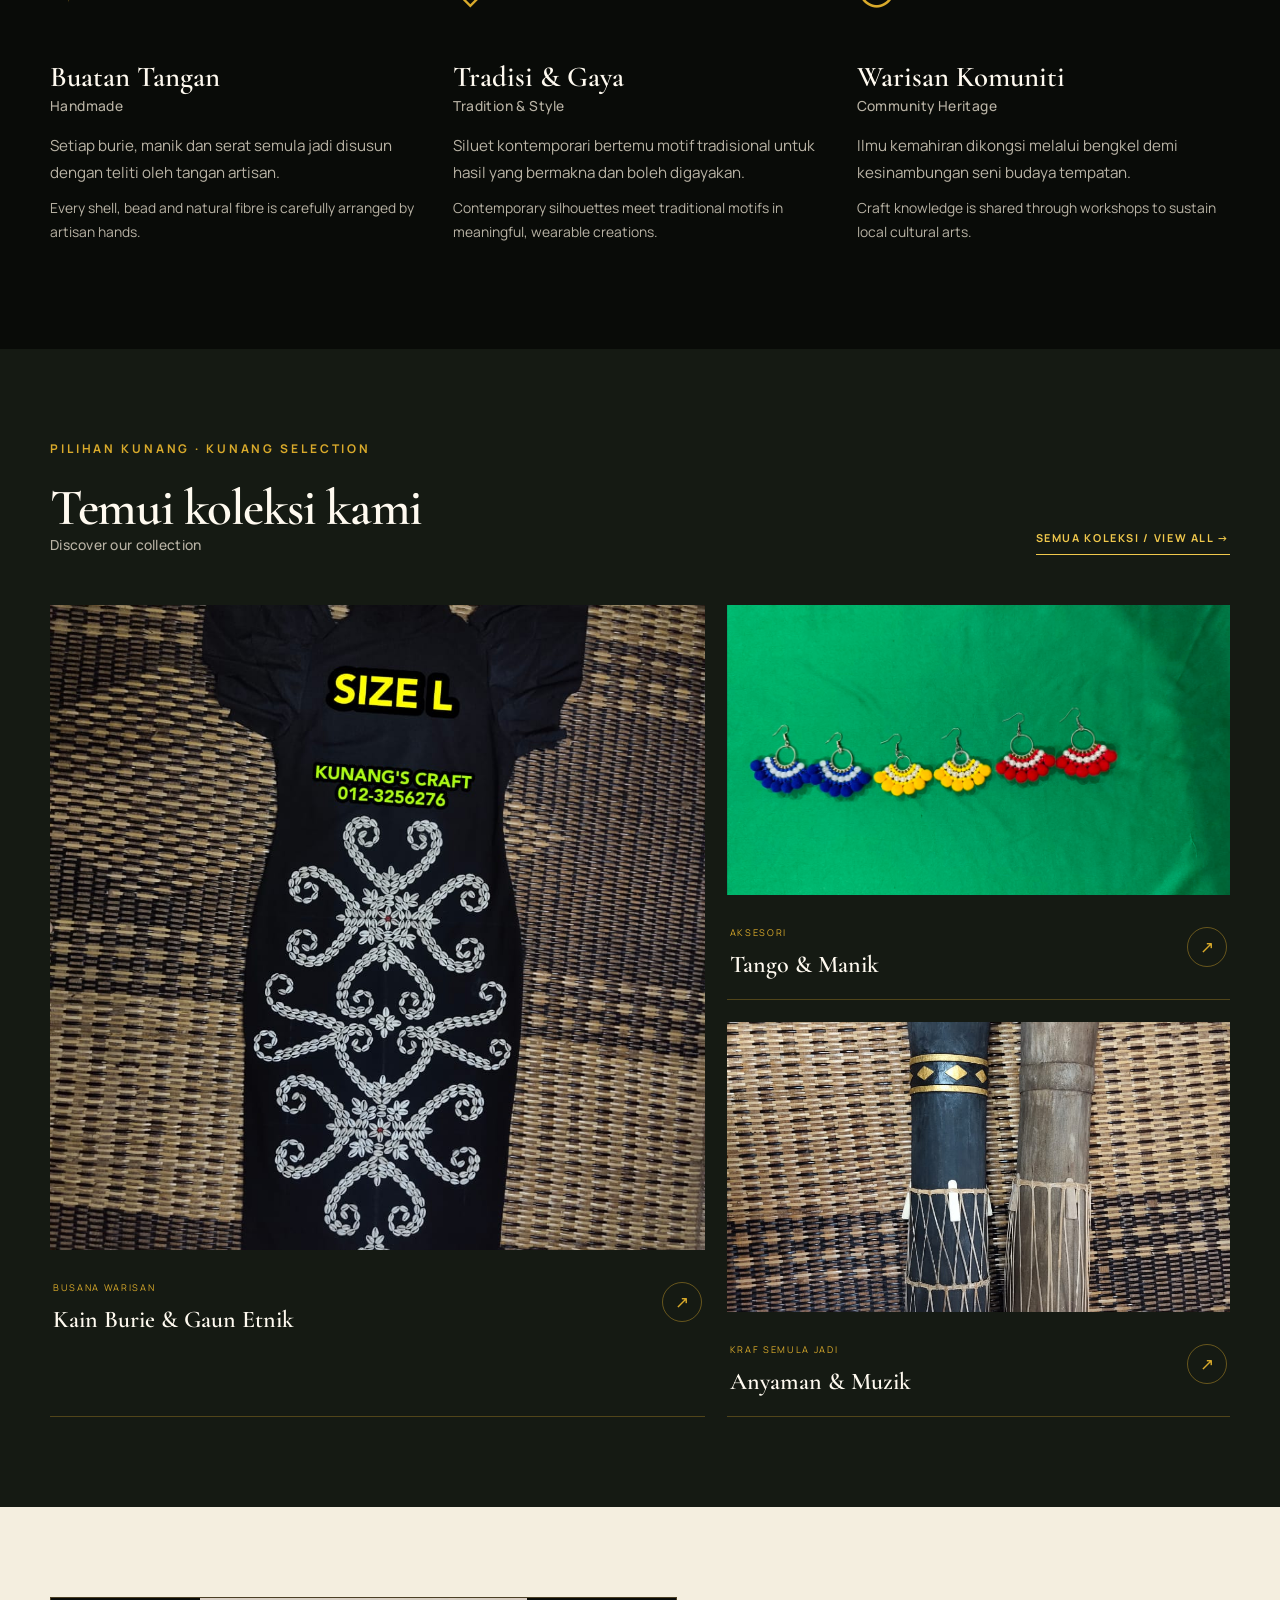
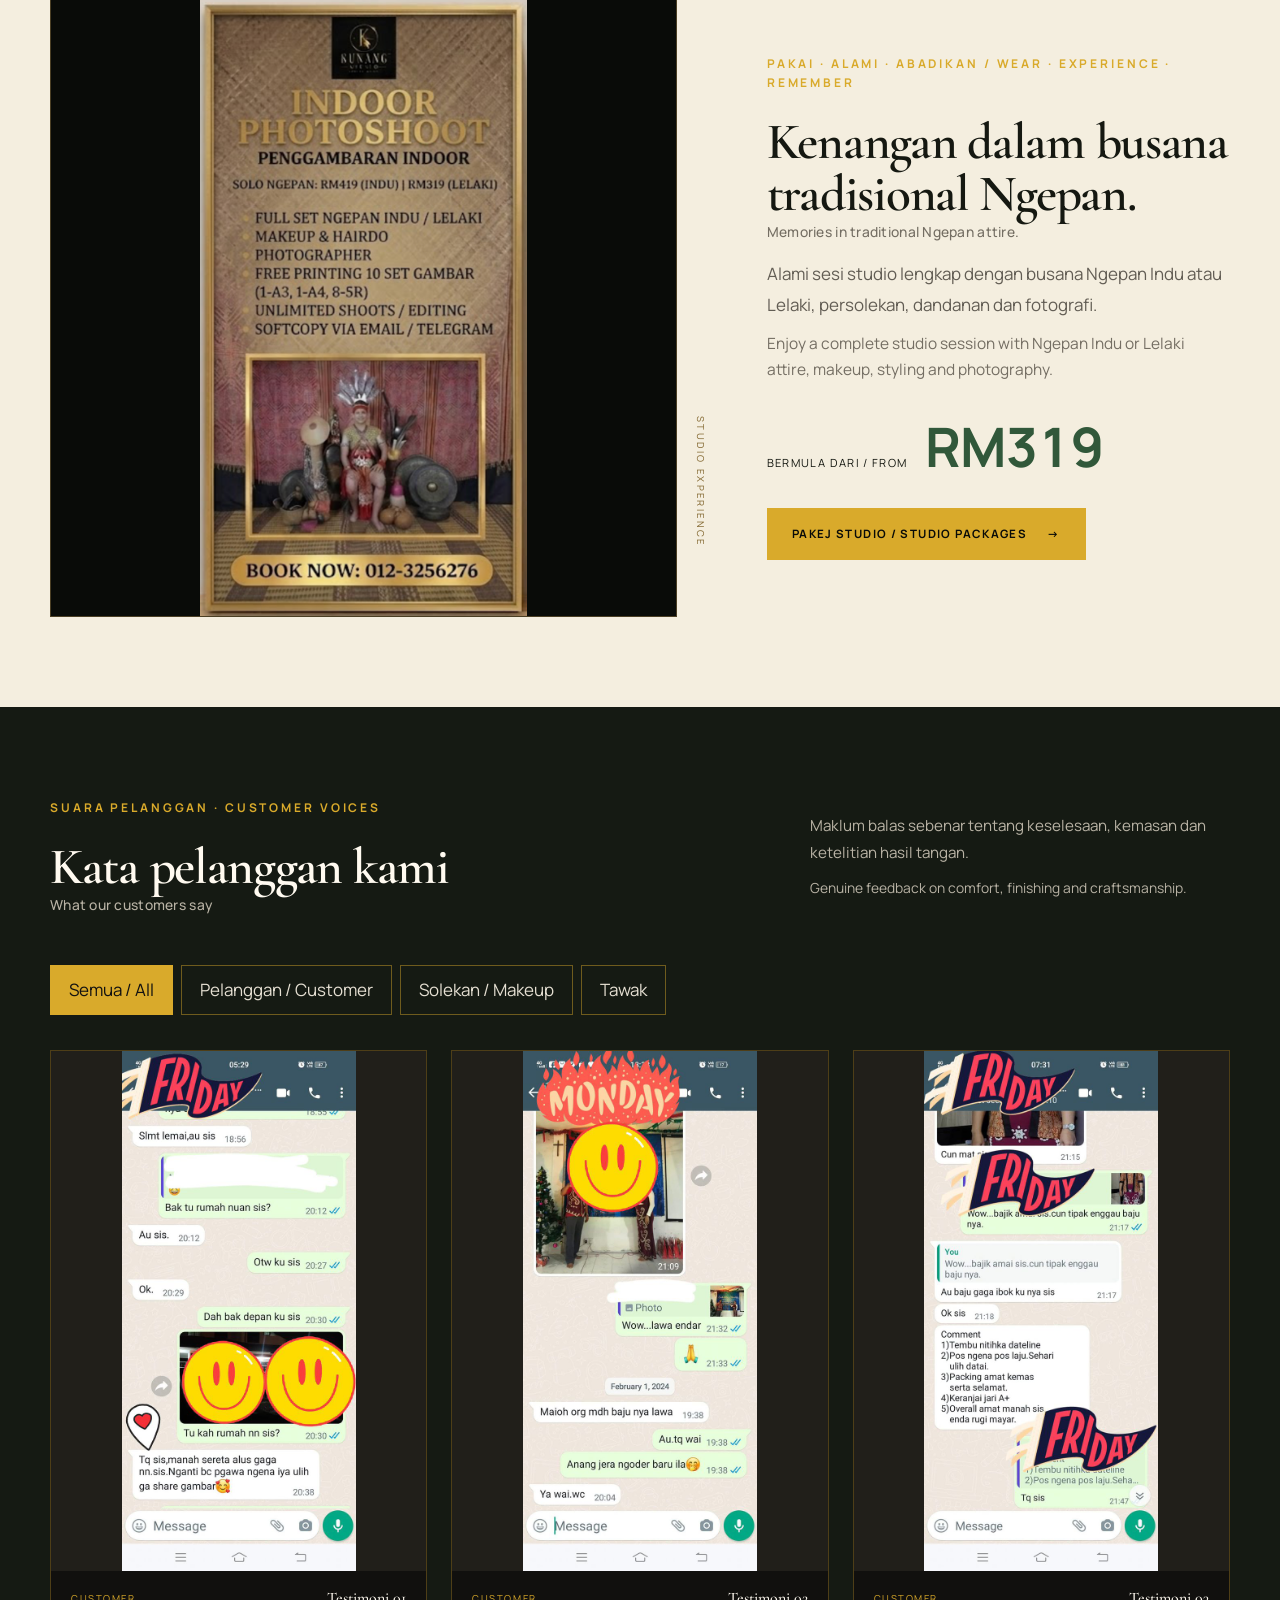
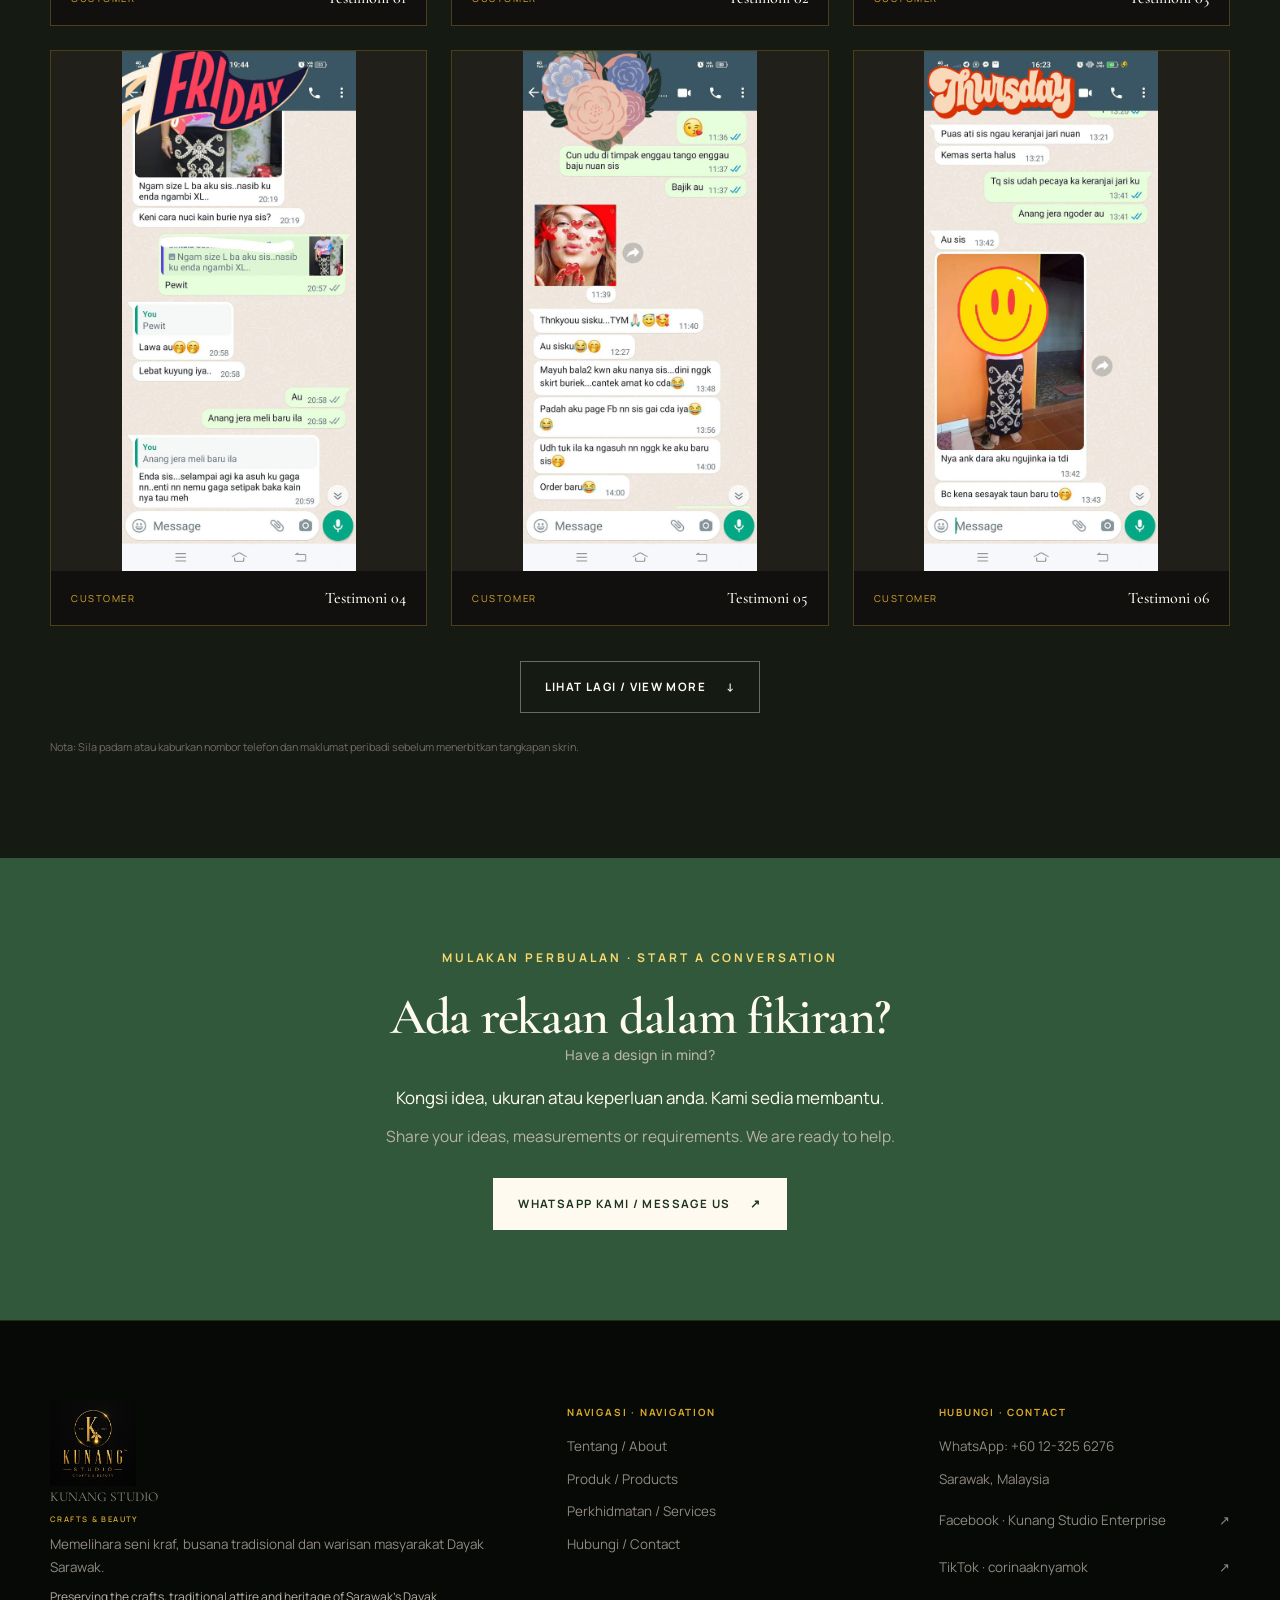
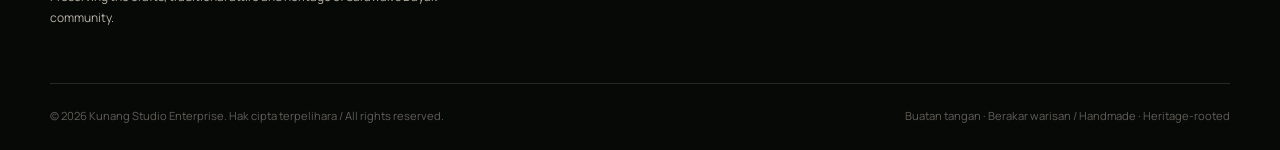
==== commit 6833f4e5: "Polish responsive design and product presentation" ====
--- a/index.html
+++ b/index.html
@@ -6,7 +6,7 @@
   <title>Kunang Studio Enterprise | Warisan Dayak Kontemporari</title>
   <link rel="preconnect" href="https://fonts.googleapis.com"><link rel="preconnect" href="https://fonts.gstatic.com" crossorigin>
   <link href="https://fonts.googleapis.com/css2?family=Cormorant+Garamond:wght@500;600;700&family=Manrope:wght@400;500;600;700&display=swap" rel="stylesheet">
-  <link rel="stylesheet" href="assets/css/styles.css"><script src="assets/js/main.js" defer></script>
+  <link rel="stylesheet" href="assets/css/styles.css?v=mobile-readable-12"><script src="assets/js/main.js?v=reviews-home-5" defer></script>
 </head>
 <body data-page="home">
   <!-- DEBUG: SHARED HEADER — Generated by createHeader() in assets/js/main.js. -->
@@ -14,14 +14,14 @@
   <main>
     <!-- DEBUG: HOME HERO START — Main headline and primary actions. -->
     <section class="hero hero-home">
-      <span class="home-firefly" aria-hidden="true"><span class="firefly-antenna firefly-antenna-left"></span><span class="firefly-antenna firefly-antenna-right"></span><span class="firefly-wing firefly-wing-left"></span><span class="firefly-wing firefly-wing-right"></span><span class="firefly-body"></span><span class="firefly-light"></span></span>
+      <!-- DEBUG: FLOATING LIGHT — JavaScript duplicates and moves this glow around the hero. -->
+      <span class="home-firefly" aria-hidden="true"><span class="firefly-light"></span></span>
       <div class="container hero-content reveal">
         <p class="eyebrow">KUNANG STUDIO · SARAWAK</p>
         <h1>Seni warisan Dayak,<br><em>sentuhan kontemporari.</em><span class="en-title">Dayak heritage, reimagined for today.</span></h1>
         <p class="hero-copy">Busana Iban & Dayak buatan tangan, sulaman burie dan pengalaman budaya yang berakar daripada warisan Sarawak.<span class="en">Handmade Iban and Dayak attire, burie embroidery and cultural experiences rooted in Sarawakian heritage.</span></p>
         <div class="actions"><a class="btn btn-primary" data-wa="Salam Kunang Studio, saya berminat untuk membuat tempahan. / Hello, I would like to make an enquiry." href="#">Tempah / Enquire via WhatsApp <span>↗</span></a><a class="btn btn-ghost" href="crafts.html">Lihat Koleksi / View Collection</a></div>
       </div>
-      <a class="scroll-cue" href="#intro" aria-label="Teruskan ke kandungan">Tatal <span>↓</span></a>
     </section>
     <!-- DEBUG: HOME HERO END -->
 
@@ -60,12 +60,12 @@
 
     <!-- DEBUG: CUSTOMER REVIEWS START — Generated by setupReviewGallery(). -->
     <section class="section reviews" id="reviews"><div class="container">
-      <div class="section-heading reveal"><div><p class="eyebrow">SUARA PELANGGAN · CUSTOMER VOICES</p><h2>Kata pelanggan kami<span class="en-title">What our customers say</span></h2></div><p class="review-intro">Maklum balas sebenar tentang keselesaan, kemasan dan ketelitian hasil tangan.<span class="en">Genuine feedback on comfort, finishing and craftsmanship.</span></p></div>
-      <div class="review-filters reveal" role="group" aria-label="Tapis kategori testimoni / Filter testimonials"><button class="review-filter active" data-review-filter="all">Semua / All</button><button class="review-filter" data-review-filter="customer">Pelanggan / Customer</button><button class="review-filter" data-review-filter="makeup">Solekan / Makeup</button><button class="review-filter" data-review-filter="tawak">Tawak</button></div>
+      <div class="section-heading"><div><p class="eyebrow">SUARA PELANGGAN · CUSTOMER VOICES</p><h2>Kata pelanggan kami<span class="en-title">What our customers say</span></h2></div><p class="review-intro">Maklum balas sebenar tentang keselesaan, kemasan dan ketelitian hasil tangan.<span class="en">Genuine feedback on comfort, finishing and craftsmanship.</span></p></div>
+      <div class="review-filters" role="group" aria-label="Tapis kategori testimoni / Filter testimonials"><button class="review-filter active" data-review-filter="all">Semua / All</button><button class="review-filter" data-review-filter="customer">Pelanggan / Customer</button><button class="review-filter" data-review-filter="makeup">Solekan / Makeup</button><button class="review-filter" data-review-filter="tawak">Tawak</button></div>
       <div class="review-grid" id="review-grid" aria-live="polite"></div>
       <div class="review-more-wrap"><button class="btn btn-ghost" id="review-more" type="button">Lihat Lagi / View More <span>↓</span></button></div>
       <noscript><p class="review-privacy">Aktifkan JavaScript untuk melihat galeri testimoni.</p></noscript>
-      <p class="review-privacy reveal">Nota: Sila padam atau kaburkan nombor telefon dan maklumat peribadi sebelum menerbitkan tangkapan skrin.</p>
+      <p class="review-privacy">Nota: Sila padam atau kaburkan nombor telefon dan maklumat peribadi sebelum menerbitkan tangkapan skrin.</p>
     </div></section>
     <!-- DEBUG: CUSTOMER REVIEWS END -->
     <!-- DEBUG: FINAL WHATSAPP CTA START / END — Conversion banner. -->
--- a/assets/css/styles.css
+++ b/assets/css/styles.css
@@ -1,4 +1,4 @@
-:root{--ink:#0d0d0c;--ink-2:#171613;--ivory:#f4efe5;--paper:#eee8dc;--gold:#c5a059;--red:#8f201c;--muted:#a9a397;--line:rgba(197,160,89,.25);--serif:"Cormorant Garamond",Georgia,serif;--sans:"Manrope",Arial,sans-serif}
+:root{--ink:#090b08;--ink-2:#151a13;--ivory:#fffaf0;--paper:#f4eedf;--gold:#d9aa2b;--rattan:#9b6b3d;--green:#31583a;--green-deep:#1d3524;--red:var(--green);--muted:#b9b3a5;--line:rgba(217,170,43,.3);--serif:"Cormorant Garamond",Georgia,serif;--sans:"Manrope",Arial,sans-serif}
 *{box-sizing:border-box}html{scroll-behavior:smooth}body{margin:0;background:var(--ink);color:var(--ivory);font:400 16px/1.7 var(--sans);overflow-x:hidden}body.menu-open{overflow:hidden}a{color:inherit;text-decoration:none}button,input,select,textarea{font:inherit}.container{width:min(1180px,calc(100% - 48px));margin:auto}.narrow{width:min(850px,100%);margin:auto}.section{padding:110px 0}.eyebrow{color:var(--gold);font-size:.7rem;font-weight:700;letter-spacing:.24em;margin:0 0 20px}.lead{font-size:1.15rem;color:#d3cfc5}h1,h2,h3{font-family:var(--serif);line-height:1.02;margin:0;font-weight:600}h1{font-size:clamp(3.5rem,8vw,7.8rem);letter-spacing:-.035em}h2{font-size:clamp(2.5rem,5vw,4.6rem);letter-spacing:-.025em}h3{font-size:1.8rem}em{color:var(--gold);font-weight:500}.site-header{position:fixed;z-index:50;top:0;width:100%;height:86px;border-bottom:1px solid rgba(255,255,255,.1);background:rgba(10,10,9,.7);backdrop-filter:blur(16px)}.nav{height:100%;display:flex;align-items:center;justify-content:space-between}.brand{display:flex;align-items:center;gap:12px;font-family:var(--serif);font-size:1.3rem}.brand-mark{width:42px;height:42px;border:1px solid var(--gold);border-radius:50%;display:grid;place-items:center;color:var(--gold);font-size:1.6rem}.brand small{display:block;font:600 .48rem var(--sans);letter-spacing:.18em;color:var(--gold)}.nav-links{display:flex;gap:28px;align-items:center}.nav-links>a:not(.btn){font-size:.78rem;color:#d8d3c8}.nav-links>a.active{color:var(--gold)}.btn{border:1px solid var(--gold);min-height:48px;padding:13px 22px;display:inline-flex;align-items:center;justify-content:center;gap:20px;text-transform:uppercase;letter-spacing:.12em;font-size:.68rem;font-weight:700;cursor:pointer;transition:.25s}.btn-primary{background:var(--gold);color:#111;border-color:var(--gold)}.btn-primary:hover{background:#dfc17e}.btn-ghost{background:transparent;color:var(--ivory);border-color:rgba(255,255,255,.35)}.btn-ghost:hover{border-color:var(--gold);color:var(--gold)}.btn-light{background:var(--ivory);color:#15130f;border-color:var(--ivory)}.menu-toggle{display:none;background:transparent;border:0;color:white;font-size:1.6rem}.hero{min-height:100svh;display:flex;align-items:center;position:relative;background:linear-gradient(90deg,rgba(8,8,7,.94) 0%,rgba(8,8,7,.75) 45%,rgba(8,8,7,.2)),url('../images/hero-texture.png') center/cover}.hero-content{padding-top:90px}.hero-copy{max-width:600px;color:#c8c2b7;font-size:1.05rem}.actions{display:flex;gap:12px;margin-top:34px}.scroll-cue{position:absolute;bottom:28px;right:5vw;font-size:.65rem;letter-spacing:.18em;color:var(--muted)}.scroll-cue span{color:var(--gold);margin-left:14px}.split{display:grid;grid-template-columns:1.1fr .9fr;gap:100px;align-items:center}.intro{background:var(--paper);color:#171510}.intro .eyebrow,.intro .text-link{color:#846725}.text-link{color:var(--gold);text-transform:uppercase;font-size:.68rem;letter-spacing:.15em;font-weight:700;border-bottom:1px solid currentColor;padding-bottom:7px}.pillars{padding-top:85px}.grid-3{display:grid;grid-template-columns:repeat(3,1fr);gap:30px}.pillar{border-top:1px solid var(--line);padding-top:28px;position:relative}.pillar .number{color:#69645b;font-size:.65rem}.line-icon{font-size:2.8rem;color:var(--gold);margin:36px 0}.pillar p{color:var(--muted);font-size:.9rem}.section-heading{display:flex;align-items:end;justify-content:space-between;margin-bottom:50px}.collections{background:#12110f}.editorial-grid{display:grid;grid-template-columns:1.3fr 1fr;grid-template-rows:repeat(2,1fr);gap:22px}.collection-card{border-bottom:1px solid var(--line)}.collection-card.large{grid-row:1/3}.art{min-height:290px;background-color:#211e18;display:grid;place-items:center;text-align:center;color:rgba(255,255,255,.45);font-size:.67rem;letter-spacing:.15em;background-size:cover}.large .art{min-height:645px}.art-shell{background-image:radial-gradient(circle at 60% 40%,rgba(224,214,177,.24) 0 2%,transparent 3%),radial-gradient(circle at 30% 65%,rgba(197,160,89,.16),transparent 45%),linear-gradient(135deg,#171612,#302a20)}.art-bead{background-image:repeating-linear-gradient(45deg,transparent 0 18px,rgba(197,160,89,.18) 19px 21px),linear-gradient(135deg,#191714,#28221a)}.art-weave{background-image:repeating-linear-gradient(90deg,rgba(197,160,89,.12) 0 2px,transparent 2px 15px),repeating-linear-gradient(0deg,rgba(197,160,89,.1) 0 2px,transparent 2px 15px),linear-gradient(#1a1814,#29251e)}.art-red{background-image:radial-gradient(circle at center,rgba(143,32,28,.7),transparent 55%),linear-gradient(135deg,#171311,#291815)}.art-dress{background-image:linear-gradient(115deg,transparent 30%,rgba(197,160,89,.28) 31%,transparent 32%),linear-gradient(135deg,#171612,#29251e)}.card-caption{padding:20px 3px;display:flex;justify-content:space-between;align-items:center}.card-caption small,.product-card>small{color:var(--gold);font-size:.58rem;letter-spacing:.18em}.card-caption h3{font-size:1.5rem;margin-top:5px}.circle-arrow{border:1px solid var(--line);border-radius:50%;width:40px;height:40px;display:grid;place-items:center;color:var(--gold)}.experience{background:var(--paper);color:#171510}.experience-grid{display:grid;grid-template-columns:1.15fr .85fr;gap:90px;align-items:center}.experience-image{position:relative}.photo-placeholder,.workshop-art{min-height:620px;background:linear-gradient(140deg,#191714,#6a4f29);display:grid;place-items:center;text-align:center;color:#d3b977;font-size:.65rem;letter-spacing:.15em;border:1px solid rgba(197,160,89,.35)}.portrait{min-height:680px}.vertical-label{position:absolute;right:-32px;bottom:70px;writing-mode:vertical-rl;color:#80652d;font-size:.6rem;letter-spacing:.25em}.experience-copy p:not(.eyebrow){color:#625d54}.price-note{margin:35px 0;display:flex;align-items:baseline;gap:18px}.price-note span{font-size:.7rem;text-transform:uppercase;letter-spacing:.12em}.price-note strong{font:600 3rem var(--serif);color:var(--red)}.quote{text-align:center;background:#171613}.quote blockquote{font:500 clamp(2rem,4vw,3.8rem)/1.25 var(--serif);margin:15px 0 25px}.quote-by{color:var(--muted);font-size:.75rem}.cta-band{padding:90px 0;text-align:center;background:var(--red)}.cta-band .eyebrow{color:#e6c784}.cta-band p:not(.eyebrow){margin:18px auto 28px}.page-hero{padding:210px 0 110px;min-height:72vh;display:flex;align-items:end;background:linear-gradient(90deg,rgba(8,8,7,.96),rgba(8,8,7,.5)),url('../images/hero-texture.png') center/cover}.page-hero h1{font-size:clamp(3.5rem,7vw,7rem)}.page-hero>div>p:last-child{color:#c7c1b6;max-width:600px}.story-grid{display:grid;grid-template-columns:1fr 1fr;gap:90px;align-items:center}.story-copy p:not(.eyebrow){color:#aaa49a}.dark-section{background:#131210}.grid-2{display:grid;grid-template-columns:1fr 1fr;gap:25px}.outline-card{border:1px solid var(--line);padding:45px}.outline-card>span,.steps span{color:var(--gold);font-size:.65rem;letter-spacing:.2em}.outline-card h3{margin:55px 0 15px;font-size:2.2rem}.outline-card p,.steps p{color:var(--muted)}.filters{display:flex;gap:8px;margin-bottom:45px;flex-wrap:wrap}.filter{color:#bdb7ac;border:1px solid #4a463e;background:transparent;padding:10px 18px;cursor:pointer}.filter.active,.filter:hover{background:var(--gold);border-color:var(--gold);color:#111}.product-grid{display:grid;grid-template-columns:repeat(3,1fr);gap:45px 22px}.product-card{transition:.25s}.product-card.hidden{display:none}.product-card .art{margin-bottom:20px;height:360px}.product-card h3{margin:8px 0 12px}.product-card p{color:var(--muted);font-size:.88rem;min-height:72px}.product-card>a{color:var(--gold);font-size:.7rem;text-transform:uppercase;letter-spacing:.1em}.steps article{border-left:1px solid var(--line);padding:15px 30px}.steps h3{margin:35px 0 10px}.pricing-grid{display:grid;grid-template-columns:repeat(3,1fr);gap:20px}.price-card{border:1px solid var(--line);padding:38px;display:flex;flex-direction:column}.price-card.featured{background:#1a1814;border-color:var(--gold)}.price-card .label{color:var(--gold);font-size:.62rem;letter-spacing:.17em}.price{font:600 3.5rem var(--serif);color:var(--gold);margin:20px 0}.price.small{font-size:2.2rem}.price-card ul{padding-left:18px;color:#b9b3a8;font-size:.86rem;flex:1}.price-card li{margin:10px 0}.workshop{background:var(--paper);color:#171510}.workshop-art{min-height:580px;background:linear-gradient(135deg,#342d20,#8b7444)}.plain-list{padding-left:20px;color:#625d54;margin:25px 0}.contact-section{background:var(--paper);color:#171510}.contact-grid{display:grid;grid-template-columns:.8fr 1.2fr;gap:100px}.contact-list{margin-top:45px}.contact-list>a,.contact-list>div{display:flex;flex-direction:column;border-top:1px solid #cfc5b1;padding:22px 0}.contact-list small{color:#856824;letter-spacing:.15em;font-size:.6rem}.contact-list strong{font-family:var(--serif);font-size:1.25rem}.contact-list span{font-size:.75rem;color:#766f64}.contact-form{background:#171613;color:var(--ivory);padding:45px}.contact-form h3{font-size:2.4rem;margin-bottom:30px}.contact-form label{display:block;font-size:.68rem;letter-spacing:.08em;margin-bottom:18px}.contact-form input,.contact-form select,.contact-form textarea{display:block;width:100%;background:transparent;color:var(--ivory);border:0;border-bottom:1px solid #5b554b;padding:11px 0;outline:none}.contact-form select option{color:#111}.contact-form textarea{resize:vertical}.contact-form input:focus,.contact-form select:focus,.contact-form textarea:focus{border-color:var(--gold)}.error{display:block;color:#ef8a82;font-size:.65rem;letter-spacing:0;margin-top:3px}.form-note{color:#777066;font-size:.7rem}.site-footer{background:#090908;padding:70px 0 25px}.footer-grid{display:grid;grid-template-columns:1.5fr 1fr 1fr;gap:80px}.footer-grid h4{color:var(--gold);font-size:.62rem;letter-spacing:.18em}.footer-grid a,.footer-grid p{display:block;color:#8f8a81;font-size:.78rem;margin:9px 0}.footer-bottom{border-top:1px solid #292721;margin-top:45px;padding-top:22px;display:flex;justify-content:space-between;color:#625e57;font-size:.65rem}.floating-wa{position:fixed;right:22px;bottom:22px;z-index:40;width:58px;height:58px;border-radius:50%;display:grid;place-items:center;background:#c5a059;color:#111;font-weight:800;box-shadow:0 8px 30px rgba(0,0,0,.35)}.reveal{opacity:0;transform:translateY(20px);transition:opacity .7s,transform .7s}.reveal.visible{opacity:1;transform:none}
 @media(max-width:900px){.nav-links{position:fixed;inset:86px 0 0;background:#0d0d0c;display:flex;flex-direction:column;align-items:stretch;padding:45px 24px;transform:translateX(100%);transition:.3s}.nav-links.open{transform:none}.nav-links>a{padding:12px;border-bottom:1px solid #292721}.menu-toggle{display:block}.split,.experience-grid,.story-grid,.contact-grid{grid-template-columns:1fr;gap:55px}.grid-3,.product-grid,.pricing-grid{grid-template-columns:1fr 1fr}.editorial-grid{display:grid;grid-template-columns:1fr 1fr}.collection-card.large{grid-column:1/3;grid-row:auto}.large .art{min-height:500px}.section{padding:80px 0}.footer-grid{grid-template-columns:1fr 1fr}.contact-grid{gap:45px}}
 @media(max-width:620px){.container{width:min(100% - 30px,1180px)}.site-header{height:74px}.nav-links{inset:74px 0 0}.brand{font-size:1.05rem}.brand-mark{width:36px;height:36px}.nav>.btn{display:none}.hero-content{padding-top:70px}.hero h1{font-size:3.6rem}.actions{flex-direction:column;align-items:stretch}.grid-3,.grid-2,.product-grid,.pricing-grid,.editorial-grid,.footer-grid{grid-template-columns:1fr}.collection-card.large{grid-column:auto}.large .art,.art{min-height:350px}.section-heading{align-items:start;flex-direction:column;gap:25px}.experience-image{margin-right:20px}.section{padding:68px 0}.page-hero{padding:155px 0 80px;min-height:62vh}.page-hero h1{font-size:3.5rem}.outline-card,.contact-form{padding:28px}.footer-bottom{flex-direction:column;gap:8px}.floating-wa{bottom:15px;right:15px}.scroll-cue{display:none}}
@@ -172,18 +172,189 @@
 
 .service-description{color:#b9b3a8;font-size:.86rem;line-height:1.55;margin:18px 0 8px}.whatsapp-button{white-space:nowrap}.experience-photo{display:block;width:100%;height:620px;object-fit:contain;background:var(--ink);border:1px solid rgba(197,160,89,.35)}
 
-/* Homepage firefly: a quiet gold point of light over the hero image. */
+/* Homepage floating lights: soft gold glows moving over the hero image. */
 .hero-home{isolation:isolate;overflow:hidden}
-.home-firefly{position:absolute;z-index:1;top:var(--firefly-y,28%);left:var(--firefly-x,18%);width:76px;height:112px;pointer-events:none;transform:translate(-50%,-50%) scale(var(--firefly-size,1)) rotate(var(--firefly-angle,0deg));transition:opacity .3s ease}
-.home-firefly::after{content:"";position:absolute;z-index:-1;left:50%;bottom:0;width:35px;height:35px;border-radius:50%;background:rgba(255,194,58,.65);filter:blur(12px);transform:translateX(-50%);animation:firefly-pulse 1.8s ease-in-out infinite}
-.firefly-antenna{position:absolute;top:21px;width:2px;height:31px;background:#dcb66a;transform-origin:bottom;border-radius:2px}
-.firefly-antenna::after{content:"";position:absolute;top:-3px;left:-3px;width:8px;height:8px;border-radius:50%;background:#ffe5a0;box-shadow:0 0 8px 2px #eabe55}
-.firefly-antenna-left{left:31px;transform:rotate(-32deg)}.firefly-antenna-right{right:31px;transform:rotate(32deg)}
-.firefly-wing{position:absolute;top:47px;width:30px;height:57px;border:1px solid #cda653;background:linear-gradient(135deg,rgba(236,195,102,.96),rgba(157,111,30,.82));box-shadow:inset 0 0 8px rgba(255,239,171,.5);border-radius:75% 25% 70% 30%;transform-origin:bottom}
-.firefly-wing-left{left:7px;transform:rotate(37deg)}.firefly-wing-right{right:7px;transform:scaleX(-1) rotate(37deg)}
-.firefly-body{position:absolute;z-index:2;top:38px;left:50%;width:30px;height:30px;border:1px solid #f5d77f;border-radius:50%;background:#d7aa3f;box-shadow:inset 0 0 5px #fff0b0,0 0 8px rgba(249,202,87,.7);transform:translateX(-50%)}
-.firefly-light{position:absolute;z-index:3;left:50%;bottom:-2px;width:31px;height:31px;border-radius:50%;background:#fff4bf;box-shadow:0 0 8px 5px #ffe17a,0 0 25px 12px rgba(255,180,35,.75);transform:translateX(-50%);animation:firefly-pulse 1.8s ease-in-out infinite}
+.home-firefly{position:absolute;z-index:1;top:var(--firefly-y,28%);left:var(--firefly-x,18%);width:32px;height:32px;pointer-events:none;transform:translate(-50%,-50%) scale(var(--firefly-size,1));transition:opacity .3s ease}
+.home-firefly::after{content:"";position:absolute;inset:0;border-radius:50%;background:rgba(255,194,58,.55);filter:blur(12px);animation:firefly-pulse 1.8s ease-in-out infinite}
+.firefly-light{position:absolute;z-index:1;inset:9px;width:14px;height:14px;border-radius:50%;background:#fff8cf;box-shadow:0 0 8px 4px #ffe17a,0 0 24px 11px rgba(255,180,35,.7);animation:firefly-pulse 1.8s ease-in-out infinite}
 .hero-home .hero-content,.hero-home .scroll-cue{position:relative;z-index:2}
 @keyframes firefly-pulse{50%{opacity:.35;transform:scale(.7)} }
-@media(max-width:620px){.home-firefly{width:62px;height:92px;transform:translate(-50%,-50%) scale(calc(var(--firefly-size,1) * .82)) rotate(var(--firefly-angle,0deg))}}
+@media(max-width:620px){.home-firefly{transform:translate(-50%,-50%) scale(calc(var(--firefly-size,1) * .82))}}
 @media(prefers-reduced-motion:reduce){.home-firefly::after,.firefly-light{animation:none}.home-firefly{top:28%;left:18%}}
+
+/* Dayak nature palette: yellow, black, rattan brown, forest green and warm white. */
+.site-header{background:rgba(9,11,8,.88);border-bottom-color:rgba(217,170,43,.22)}
+.nav-links{background:rgba(9,11,8,.985)}
+.nav-links>a:not(.btn),.desktop-links>a:not(.btn){color:#eee8dc}
+.btn-primary{background:var(--gold);border-color:var(--gold);color:#090b08}
+.btn-primary:hover{background:#f0c84c;border-color:#f0c84c}
+.btn-ghost:hover,.text-link,.product-card>a{color:#f0c84c}
+.intro,.experience,.workshop,.contact-section,.story-section,.audience-section{background:var(--paper);color:#151811}
+.collections,.dark-section,.reviews,.strengths-section{background:var(--ink-2)}
+.quote{background:var(--green-deep)}
+.cta-band{background:var(--green)}
+.cta-band .eyebrow{color:#f6d76f}
+.cta-band .btn-light{background:var(--ivory);border-color:var(--ivory);color:var(--green-deep)}
+.price-note strong{color:var(--green)}
+.price-card.featured{background:var(--green-deep);border-color:var(--gold)}
+.contact-form{background:var(--green-deep)}
+.filter,.review-filter{border-color:rgba(217,170,43,.45);color:#e5dfd2}
+.info-card,.audience-section .info-card{background:rgba(240,229,207,.92);border-color:rgba(155,107,61,.38)}
+.audience-section .info-card>span,.language-label,.contact-list small{color:#765020}
+.circle-arrow{border-color:rgba(217,170,43,.42)}
+.workshop-art{background:linear-gradient(135deg,var(--green-deep),var(--rattan))}
+.site-footer{background:#070907;border-top:1px solid rgba(217,170,43,.18)}
+.floating-wa{background:var(--gold);color:#090b08}
+.floating-wa{overflow:hidden;background:#202020;border:2px solid var(--gold)}
+.floating-wa img{display:block;width:100%;height:100%;object-fit:cover;transform:scale(.96)}
+
+/* Balanced scale and stronger colour presence: spacious without looking zoomed in. */
+h1{font-size:clamp(3rem,6vw,6rem)}
+h2{font-size:clamp(2.3rem,4vw,4rem)}
+.hero{background-image:linear-gradient(90deg,rgba(9,11,8,.96) 0%,rgba(20,42,27,.82) 48%,rgba(20,42,27,.28)),url('../images/hero-texture.png')}
+.page-hero{min-height:60vh;padding:175px 0 85px;background-image:linear-gradient(90deg,rgba(9,11,8,.96),rgba(29,53,36,.55)),url('../images/hero-texture.png')}
+.page-hero h1{font-size:clamp(3rem,5.5vw,5.6rem)}
+.section{padding:90px 0}
+.outline-card,.price-card{border-color:rgba(155,107,61,.52)}
+@media(max-width:620px){
+  h1,.hero h1,.page-hero h1{font-size:clamp(2.35rem,11vw,3.1rem)}
+  h2{font-size:clamp(2rem,9vw,2.7rem)}
+  .page-hero{min-height:52svh;padding:120px 0 55px}
+  .section{padding:56px 0}
+}
+
+/* Standardized service cards: consistent image, copy, spacing and button alignment. */
+.services-grid{align-items:stretch}
+.service-card{height:100%;padding:32px;background:var(--ink-2);border-color:rgba(155,107,61,.52)}
+.service-card .label{min-height:34px;margin:0 0 14px;display:flex;align-items:center}
+.service-card .service-image{width:100%;height:360px;margin:0 0 22px;object-fit:contain;background:#0d100c;border:1px solid rgba(217,170,43,.25)}
+.service-card:first-child .service-image{object-fit:cover}
+.service-card .service-description{min-height:112px;margin:0 0 24px}
+.service-card .btn{width:100%;margin-top:auto}
+@media(max-width:900px){.service-card .service-description{min-height:100px}}
+@media(max-width:620px){
+  .service-card{padding:22px}
+  .service-card .label,.service-card .service-description{min-height:0}
+  .service-card .service-image{height:min(112vw,440px)}
+}
+
+/* Page hero copy: one clear bilingual hierarchy shared by every page. */
+.page-hero .container{width:min(1180px,calc(100% - 48px))}
+.page-hero .eyebrow{margin-bottom:22px}
+.page-hero h1{max-width:850px;font-size:clamp(3.4rem,5.2vw,5.3rem);line-height:.98}
+.page-hero h1 .en-title{max-width:650px;margin-top:22px;color:#ddd7ca;font-size:.28em;line-height:1.4;letter-spacing:0}
+.page-hero .hero-summary{max-width:680px;margin:26px 0 0;color:#f2ede3;font-size:1rem;line-height:1.65}
+.page-hero .hero-summary>.en{margin-top:12px;padding-left:18px;border-left:2px solid var(--gold);color:#bfb8aa;font-size:.88rem;line-height:1.6}
+
+/* Homepage hero follows the same spacing and bilingual treatment. */
+.hero-home h1{max-width:850px;font-size:clamp(3.4rem,5.2vw,5.3rem);line-height:.98}
+.hero-home h1 .en-title{max-width:650px;margin-top:22px;color:#ddd7ca;font-size:.28em;line-height:1.4;letter-spacing:0}
+.hero-home .hero-copy{max-width:680px;margin-top:26px;color:#f2ede3;line-height:1.65}
+.hero-home .hero-copy>.en{margin-top:12px;padding-left:18px;border-left:2px solid var(--gold);color:#bfb8aa;font-size:.88rem;line-height:1.6}
+@media(max-width:620px){
+  .page-hero .container{width:calc(100% - 30px)}
+  .page-hero h1,.hero-home h1{font-size:clamp(2.45rem,11vw,3.15rem);line-height:1.02}
+  .page-hero h1 .en-title,.hero-home h1 .en-title{margin-top:16px;font-size:.34em}
+  .page-hero .hero-summary,.hero-home .hero-copy{margin-top:21px;font-size:.94rem}
+  .page-hero .hero-summary>.en,.hero-home .hero-copy>.en{font-size:.84rem}
+}
+
+/* Unified full-screen hero concept across Home, About, Products, Services and Contact. */
+.page-hero{min-height:100svh;padding:0;align-items:center;isolation:isolate;overflow:hidden}
+.page-hero>.container{position:relative;z-index:2;padding-top:90px;padding-bottom:40px}
+.page-hero .hero-summary{margin-bottom:0}
+@media(max-width:620px){
+  .page-hero{min-height:100svh;padding:0;background-position:62% center}
+  .page-hero>.container{padding-top:96px;padding-bottom:72px}
+}
+
+/* Final navigation alignment: desktop links only; mobile logo left and menu right. */
+@media(min-width:1181px){
+  .menu-toggle{display:none!important;position:static;transform:none}
+  .nav{justify-content:space-between}
+  .nav .brand{margin-left:0;margin-right:auto}
+}
+@media(max-width:1180px){
+  .nav{justify-content:space-between}
+  .nav .brand{order:0;margin:0 auto 0 0}
+  .menu-toggle{display:block;order:1;margin:0 0 0 12px;color:var(--ivory)}
+  .nav-links{left:auto;right:0;transform:translateX(100%);box-shadow:-18px 0 45px rgba(0,0,0,.28)}
+  .nav-links.open{transform:translateX(0)}
+}
+@media(max-width:620px){
+  .menu-toggle{margin-left:8px}
+  .nav-links{left:0;right:0;width:100%;box-shadow:none}
+}
+
+/* Desktop reading comfort: larger copy, relaxed lines and clearer paragraph spacing. */
+@media(min-width:1181px){
+  body{font-size:17px;line-height:1.8}
+  p{line-height:1.82}
+  p+p{margin-top:1.15em}
+  .eyebrow{font-size:.75rem;line-height:1.6;margin-bottom:24px}
+  .desktop-links{gap:21px}
+  .desktop-links>a:not(.btn),.nav-links>a:not(.btn){font-size:.75rem;line-height:1.5}
+  .btn{min-height:52px;padding:14px 24px;font-size:.72rem;line-height:1.45}
+  .hero-copy,.page-hero .hero-summary{font-size:1.08rem;line-height:1.8}
+  .en{margin-top:.65em;font-size:.91em;line-height:1.72}
+  .en-inline{font-size:.93em}
+  .en-heading{margin-top:.38em;font-size:.48em;line-height:1.5}
+  .lead{font-size:1.22rem;line-height:1.82}
+  .pillar p,.product-card p,.service-description,.outline-card p,.steps p,.info-card p,.review-intro{font-size:.95rem;line-height:1.8}
+  .product-card h3,.card-caption h3{line-height:1.18}
+  .price-card ul,.plain-list{font-size:.92rem;line-height:1.78}
+  .price-card li,.plain-list li{margin-bottom:12px}
+  .contact-list small,.price-card .label,.outline-card>span,.steps span{font-size:.67rem}
+  .contact-list span,.form-note{font-size:.79rem;line-height:1.7}
+  .contact-form label{font-size:.73rem;line-height:1.65;margin-bottom:22px}
+  .footer-grid a,.footer-grid p,.social-list span,.social-list>a{font-size:.84rem;line-height:1.75}
+  .footer-bottom{font-size:.7rem;line-height:1.7}
+}
+
+/* Interactive custom-order steps: concise cards reveal details when selected. */
+.step-hint{max-width:270px;margin:0;color:#d7d0c3;font-size:.86rem;line-height:1.6}
+.order-steps{align-items:start}
+.order-step{border:1px solid rgba(217,170,43,.34);background:#10140f;transition:transform .25s ease,border-color .25s ease,background .25s ease}
+.order-step:hover{transform:translateY(-5px);border-color:var(--gold)}
+.order-step[open]{background:var(--green-deep);border-color:var(--gold)}
+.order-step summary{position:relative;min-height:245px;padding:30px;display:grid;grid-template-columns:1fr auto;grid-template-rows:auto 1fr auto;column-gap:18px;cursor:pointer;list-style:none}
+.order-step summary::-webkit-details-marker{display:none}
+.step-number{color:var(--gold);font-size:.68rem;font-weight:700;letter-spacing:.18em}
+.step-icon{align-self:center;color:var(--gold);font:400 3.4rem/1 var(--serif)}
+.order-step h3{grid-column:1/-1;align-self:end;font-size:2rem;line-height:1.1}
+.step-plus{position:absolute;top:24px;right:26px;color:var(--gold);font-size:1.5rem;transition:transform .25s ease}
+.order-step[open] .step-plus{transform:rotate(45deg)}
+.order-step>p{margin:0;padding:0 30px 30px;border-top:1px solid rgba(217,170,43,.25);padding-top:22px;color:#eee8dc;line-height:1.65}
+.order-cta{display:flex;justify-content:center;margin-top:38px}
+.order-cta .btn{min-width:320px}
+@media(max-width:620px){
+  .step-hint{max-width:none}
+  .order-step summary{min-height:190px;padding:24px}
+  .order-step h3{font-size:1.75rem}
+  .order-step>p{padding:20px 24px 24px}
+  .order-cta .btn{width:100%;min-width:0}
+}
+
+/* Mobile readability and reviews: larger copy with a fixed table-style layout. */
+@media(max-width:620px){
+  body{font-size:16px;line-height:1.72}
+  p{line-height:1.72}
+  p+p{margin-top:1em}
+  .hero-copy,.page-hero .hero-summary,.lead{font-size:1rem;line-height:1.72}
+  .en{margin-top:.55em;font-size:.92em;line-height:1.65}
+  .eyebrow{font-size:.7rem;line-height:1.55}
+  .nav-links>a{font-size:.95rem;line-height:1.5}
+  .btn{min-height:50px;font-size:.72rem}
+  .pillar p,.product-card p,.service-description,.outline-card p,.steps p,.info-card p,.review-intro{font-size:.96rem;line-height:1.7}
+  .price-card ul,.plain-list{font-size:.94rem;line-height:1.72}
+  .footer-grid a,.footer-grid p,.social-list span,.social-list>a{font-size:.9rem;line-height:1.7}
+
+  .review-filters{display:grid;grid-template-columns:repeat(2,minmax(0,1fr));gap:8px;margin-right:0;padding-bottom:0;overflow:visible}
+  .review-filter{width:100%;min-width:0;min-height:50px;padding:10px 8px;white-space:normal;font-size:.76rem;line-height:1.35}
+  .review-grid{grid-template-columns:repeat(2,minmax(0,1fr));gap:10px}
+  .review-shot{height:290px;min-height:0}
+  .review-card figcaption{padding:11px 10px;align-items:flex-start;flex-direction:column;gap:3px}
+  .review-card figcaption strong{font-size:.9rem;line-height:1.3}
+  .review-card figcaption span{font-size:.56rem;line-height:1.4}
+  .review-more-wrap{margin-top:25px}
+}
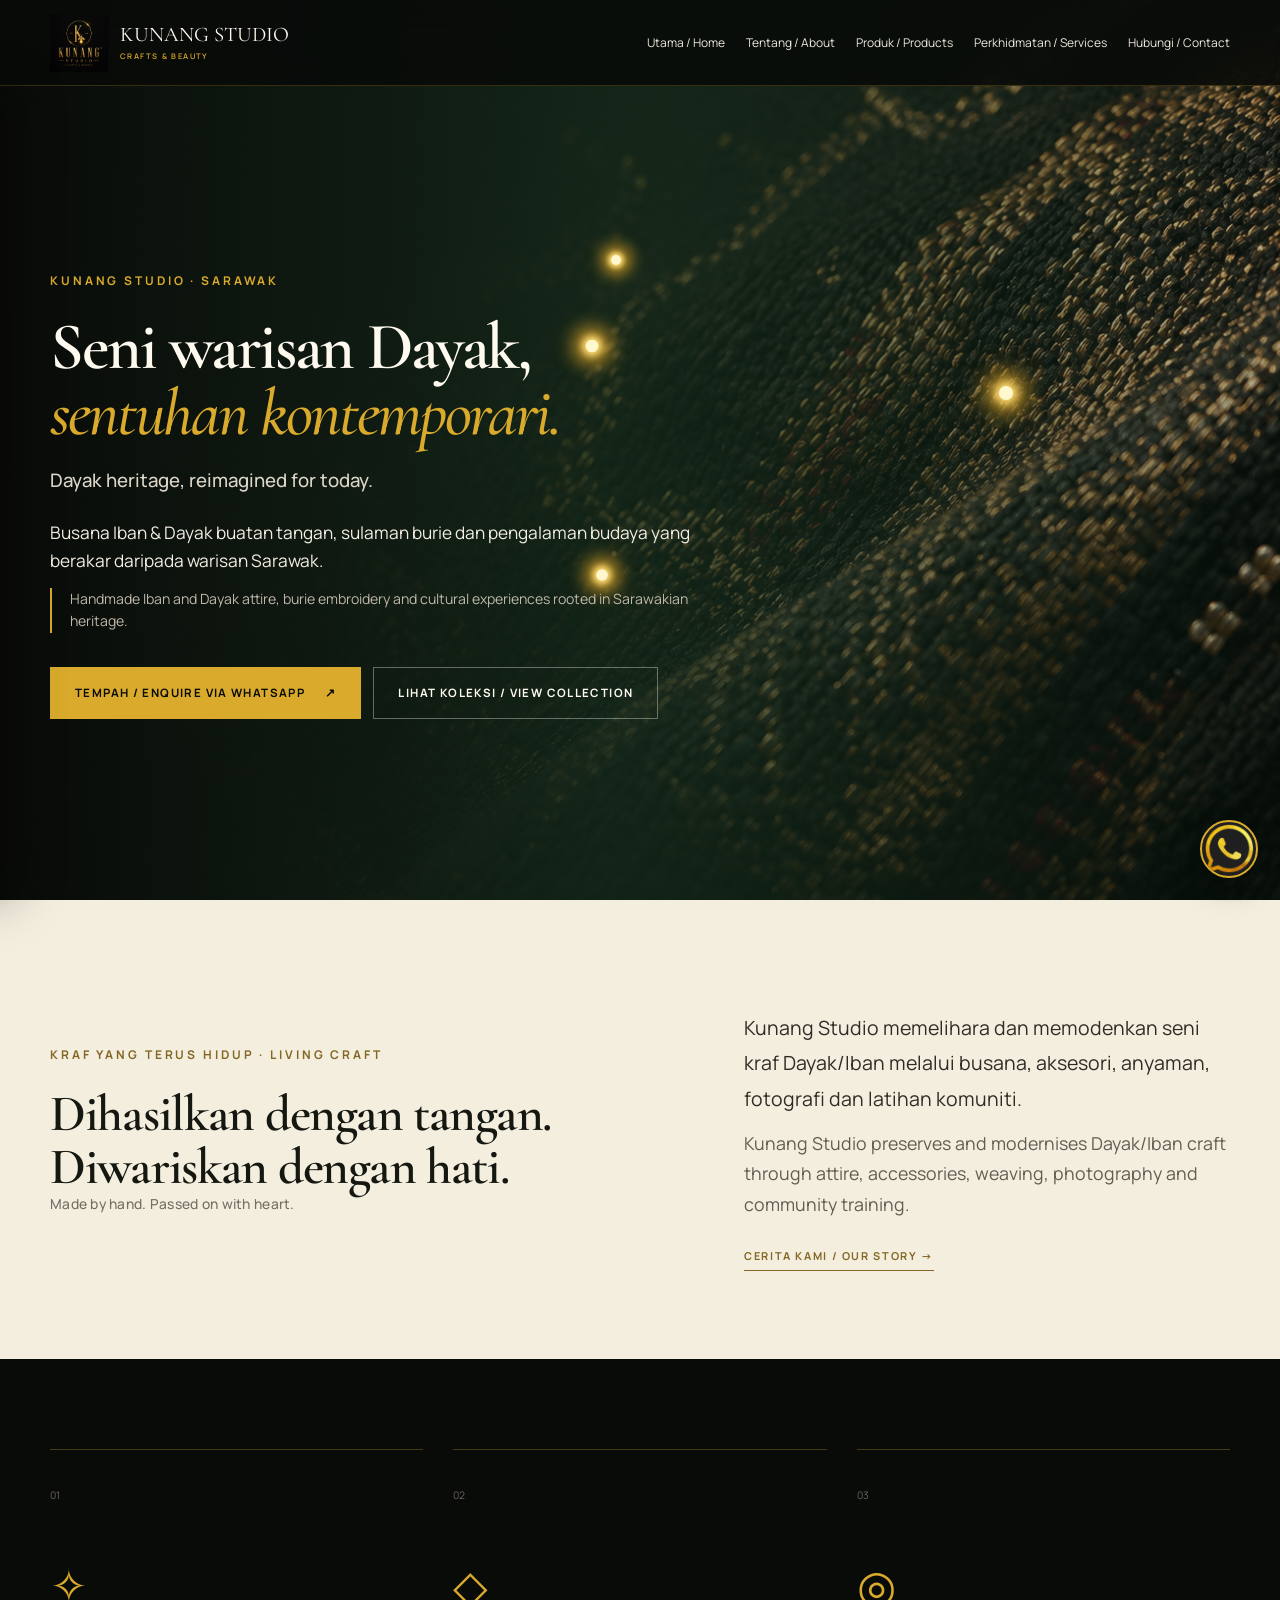
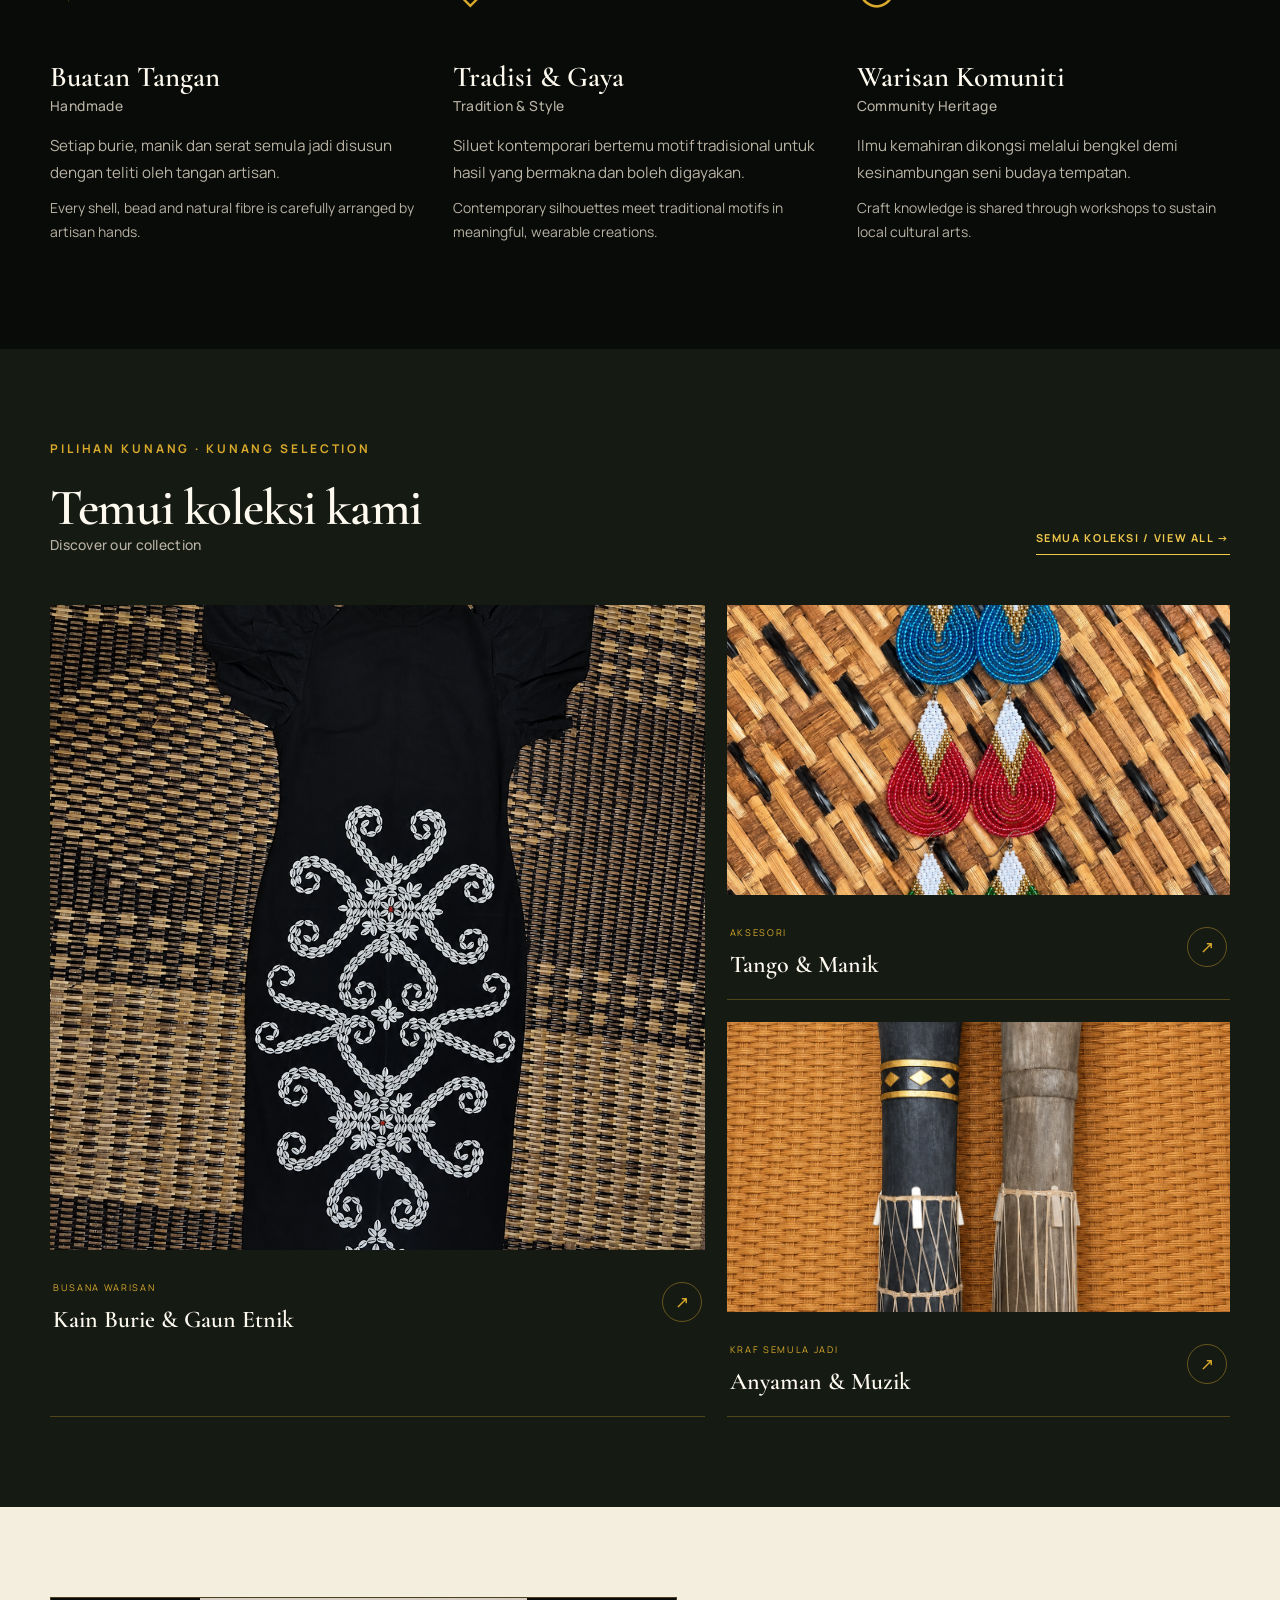
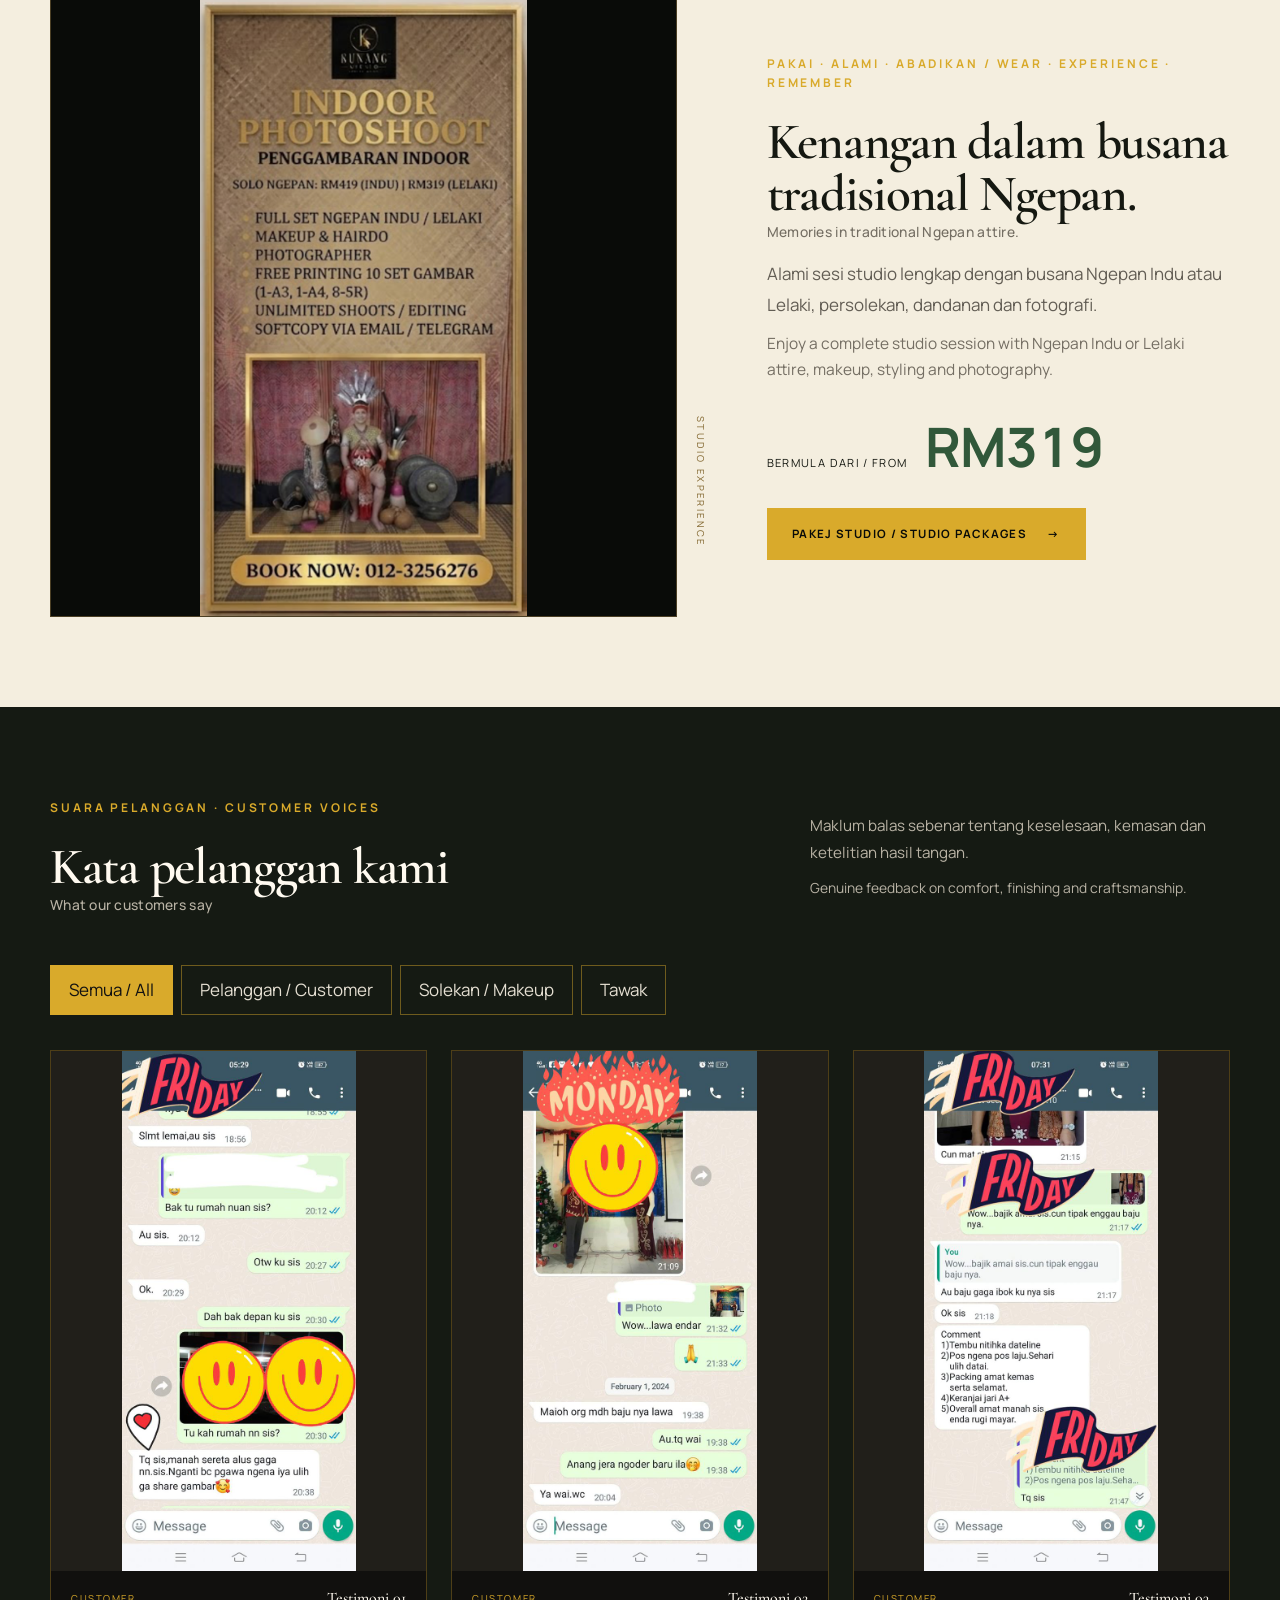
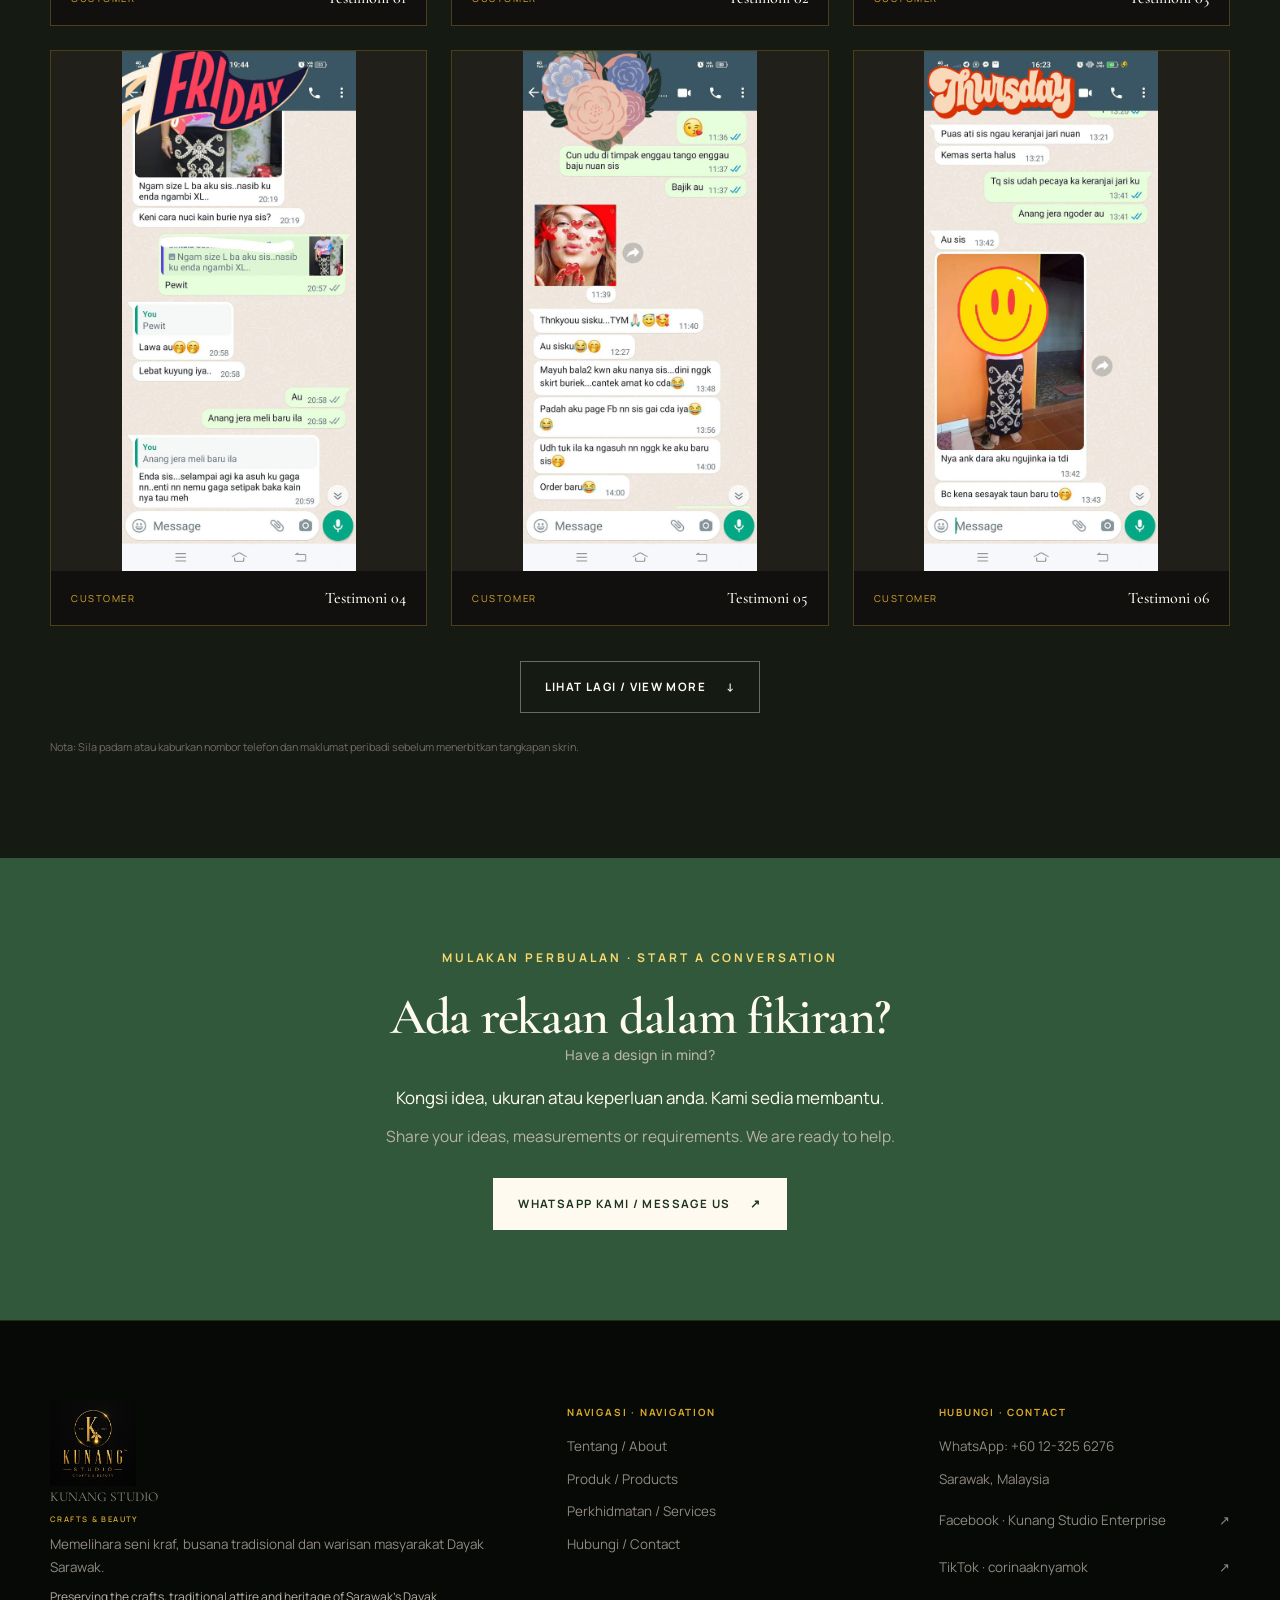
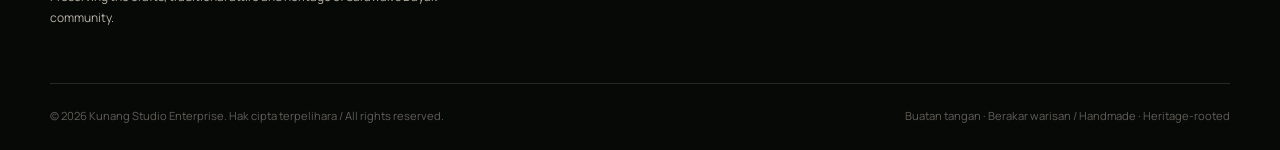
==== commit 58309895: "Update workshop presentation" ====
--- a/index.html
+++ b/index.html
@@ -44,9 +44,9 @@
     <section class="section collections"><div class="container">
       <div class="section-heading reveal"><div><p class="eyebrow">PILIHAN KUNANG · KUNANG SELECTION</p><h2>Temui koleksi kami<span class="en-title">Discover our collection</span></h2></div><a class="text-link" href="crafts.html">Semua Koleksi / View All <span>→</span></a></div>
       <div class="editorial-grid">
-        <a href="crafts.html" class="collection-card large reveal"><div class="art art-shell" style="background-image:url('assets/images/product/Dress%20Buri%20Code%20I2.jpeg');background-position:center;"></div><div class="card-caption"><div><small>BUSANA WARISAN</small><h3>Kain Burie & Gaun Etnik</h3></div><span class="circle-arrow">↗</span></div></a>
-        <a href="crafts.html" class="collection-card reveal"><div class="art art-bead" style="background-image:url('assets/images/product/ANTIN%20TANGO.jpeg');background-position:center;"></div><div class="card-caption"><div><small>AKSESORI</small><h3>Tango & Manik</h3></div><span class="circle-arrow">↗</span></div></a>
-        <a href="crafts.html" class="collection-card reveal"><div class="art art-weave" style="background-image:url('assets/images/product/GENDANG%20GOLD.jpeg');background-position:center;"></div><div class="card-caption"><div><small>KRAF SEMULA JADI</small><h3>Anyaman & Muzik</h3></div><span class="circle-arrow">↗</span></div></a>
+        <a href="crafts.html" class="collection-card large reveal"><div class="art art-shell" style="background-image:url('assets/images/product/Dress%20Buri%20Code%20I2-clean.png');background-position:center;"></div><div class="card-caption"><div><small>BUSANA WARISAN</small><h3>Kain Burie & Gaun Etnik</h3></div><span class="circle-arrow">↗</span></div></a>
+        <a href="crafts.html" class="collection-card reveal"><div class="art art-bead" style="background-image:url('assets/images/product/ANTIN%202-clean.png');background-position:center;"></div><div class="card-caption"><div><small>AKSESORI</small><h3>Tango & Manik</h3></div><span class="circle-arrow">↗</span></div></a>
+        <a href="crafts.html" class="collection-card reveal"><div class="art art-weave" style="background-image:url('assets/images/product/GENDANG%20GOLD-clean.png');background-position:center;"></div><div class="card-caption"><div><small>KRAF SEMULA JADI</small><h3>Anyaman & Muzik</h3></div><span class="circle-arrow">↗</span></div></a>
       </div>
     </div></section>
     <!-- DEBUG: FEATURED COLLECTIONS END -->
